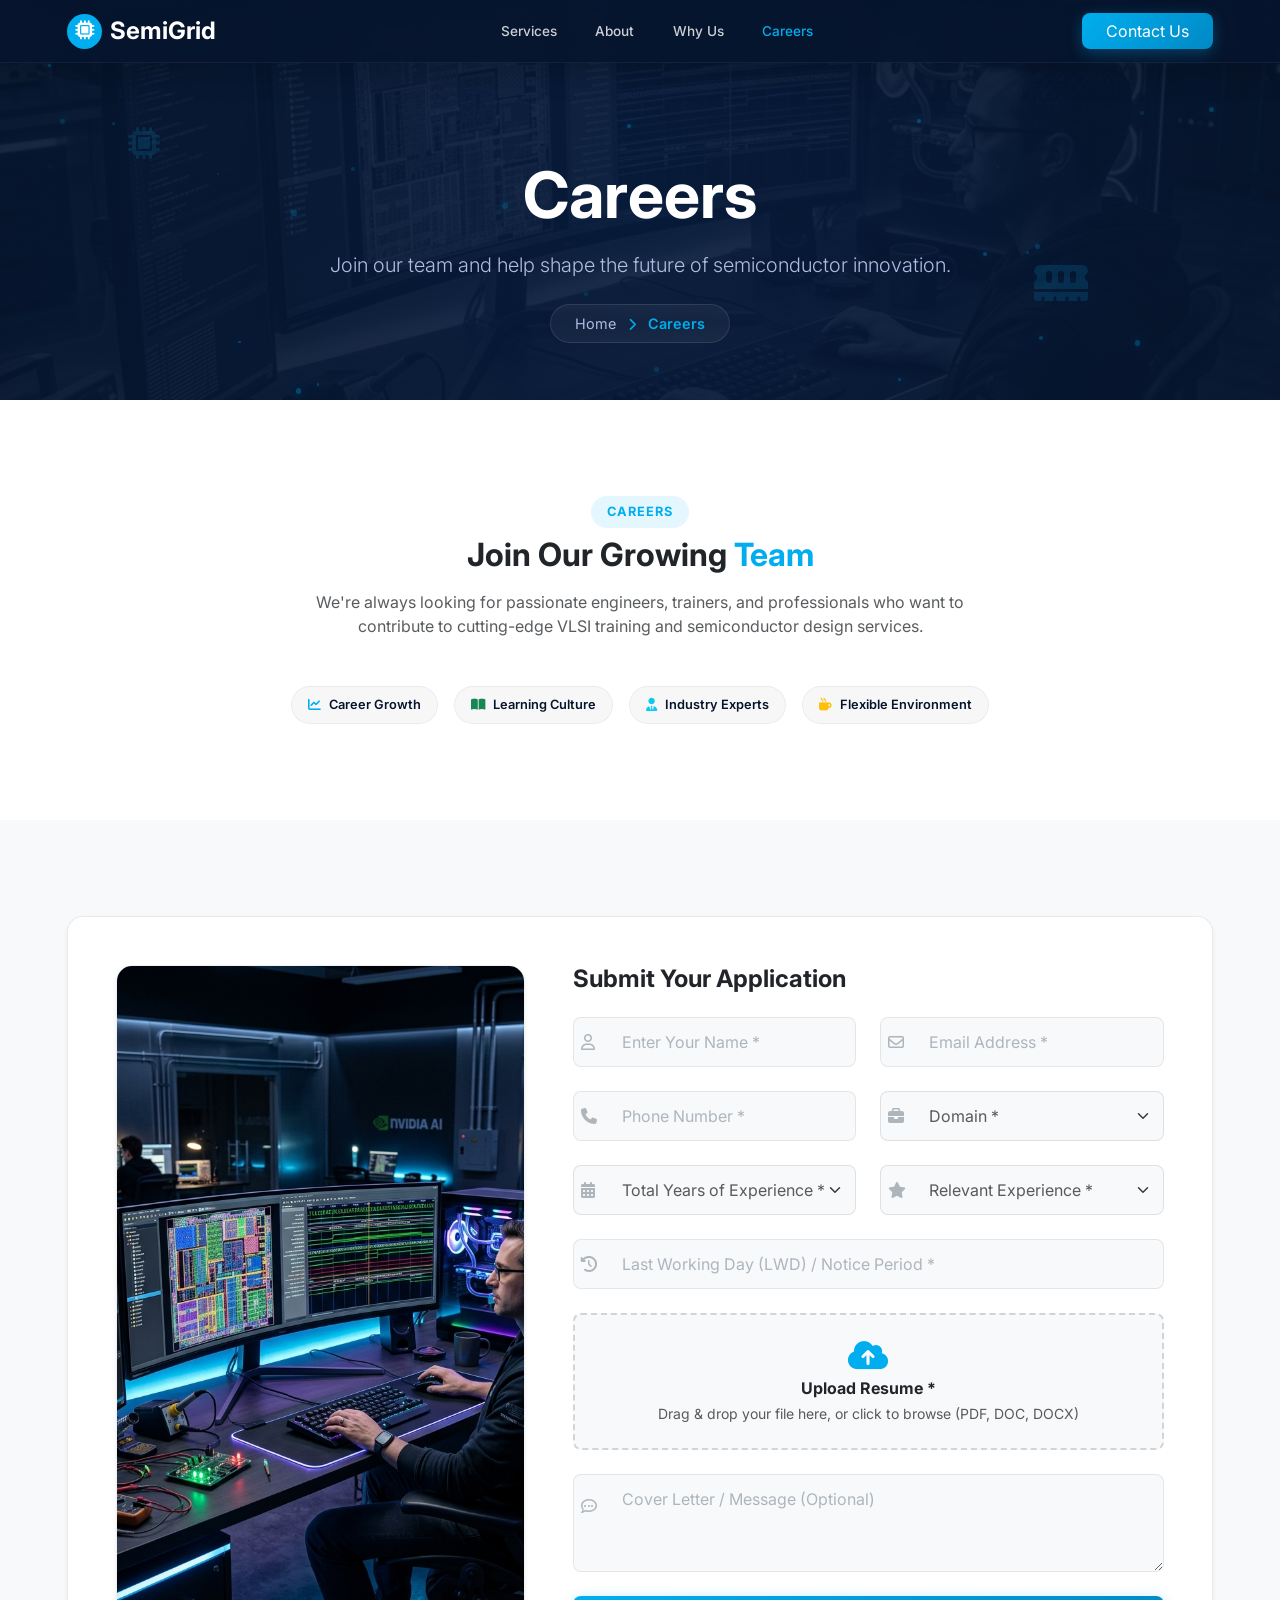
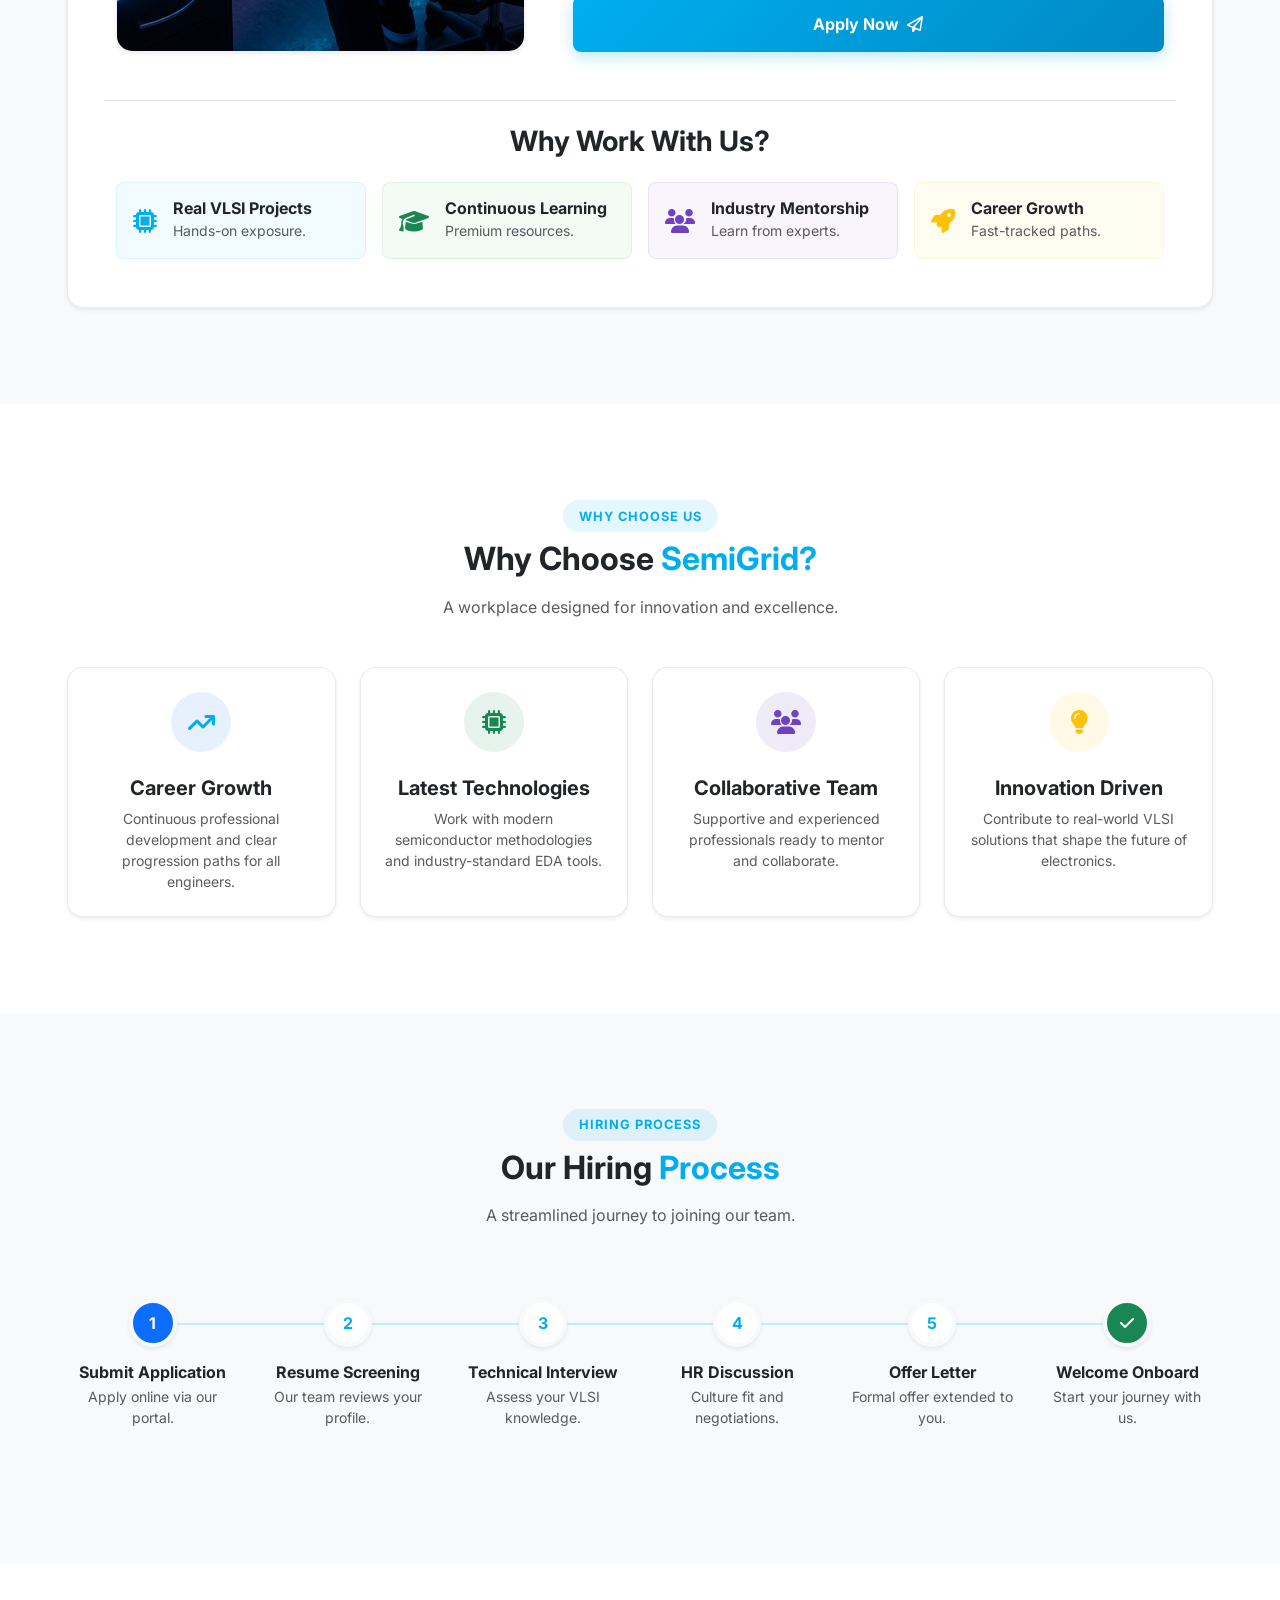
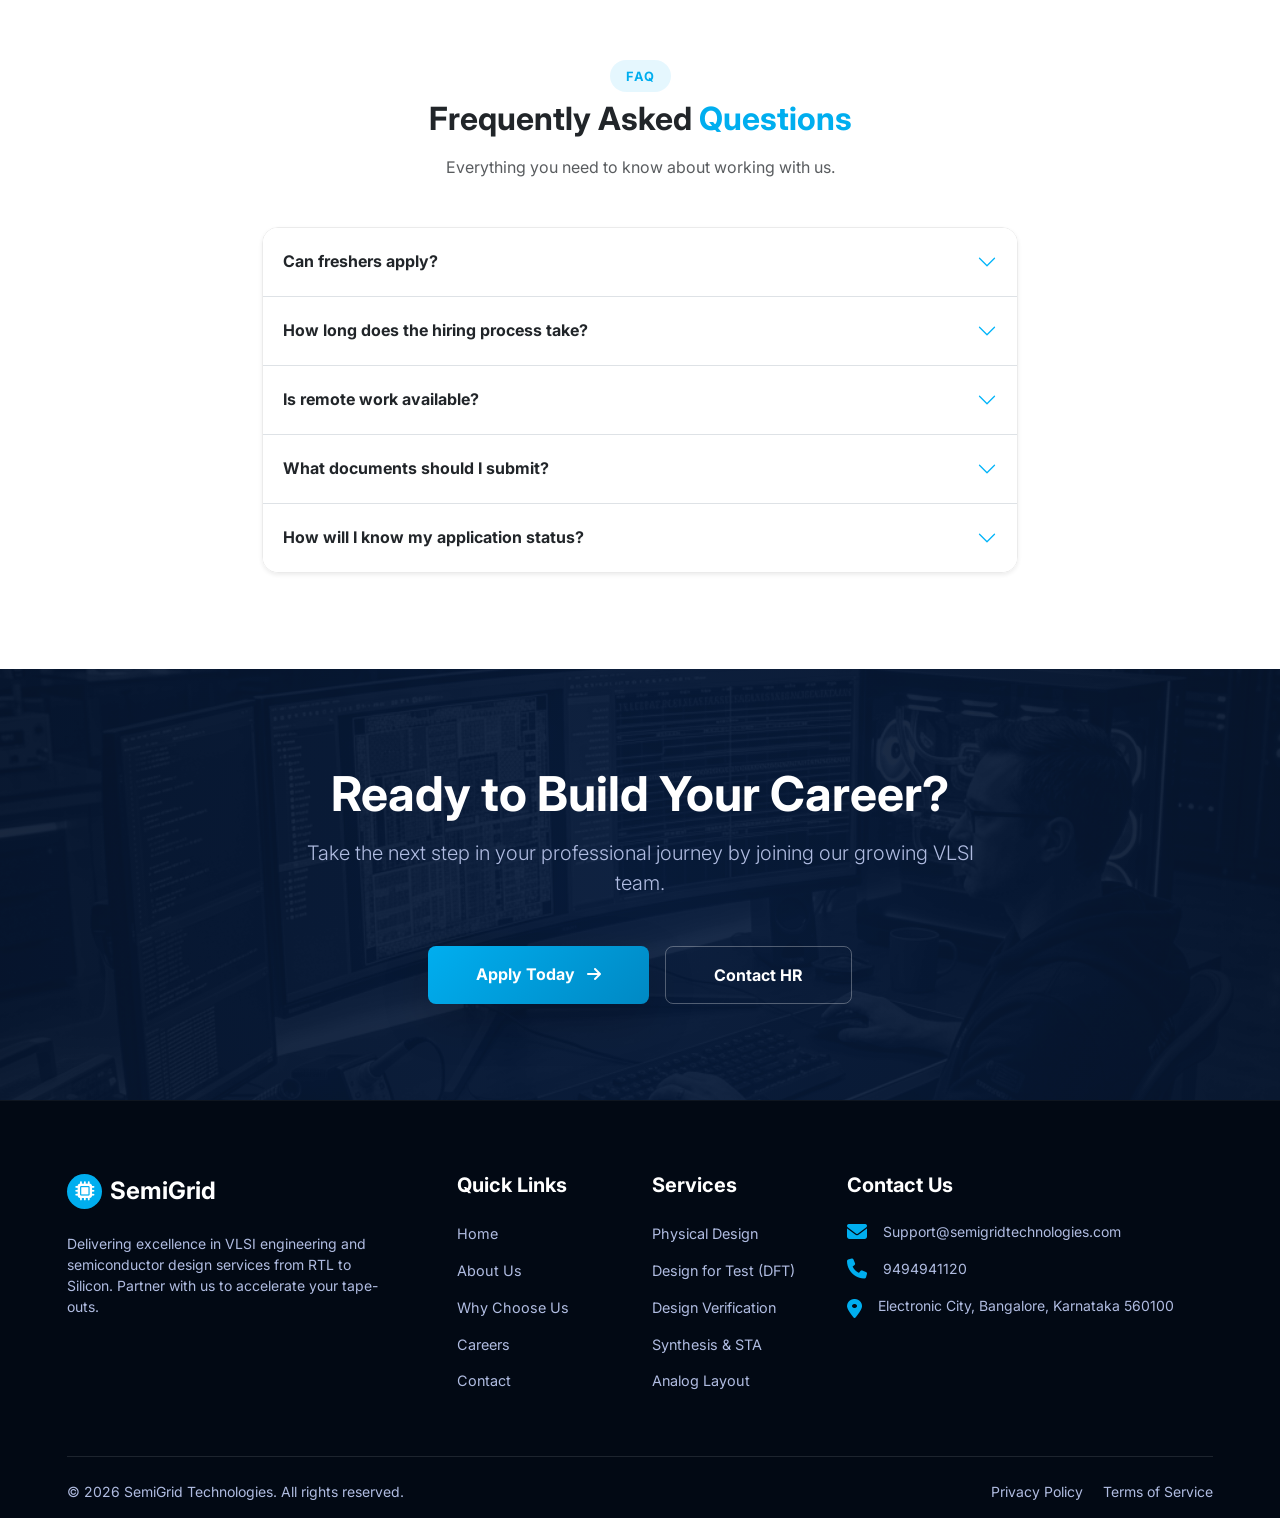
==== careers.html @ 5c6014be "Initial commit" ====
<!doctype html>
<html lang="en">
<head>
  <meta charset="UTF-8" />
  <meta name="viewport" content="width=device-width, initial-scale=1.0" />
  <title>Careers - SemiGrid</title>
  <meta name="description" content="Join our team and help shape the future of semiconductor innovation." />

  <!-- Google Fonts: Inter -->
  <link rel="preconnect" href="https://fonts.googleapis.com" />
  <link rel="preconnect" href="https://fonts.gstatic.com" crossorigin />
  <link href="https://fonts.googleapis.com/css2?family=Inter:wght@300;400;500;600;700;800&display=swap" rel="stylesheet" />

  <!-- Bootstrap 5 CSS -->
  <link href="https://cdn.jsdelivr.net/npm/bootstrap@5.3.2/dist/css/bootstrap.min.css" rel="stylesheet" />

  <!-- Font Awesome Icons -->
  <link rel="stylesheet" href="https://cdnjs.cloudflare.com/ajax/libs/font-awesome/6.5.1/css/all.min.css" />

  <!-- AOS Animation CSS -->
  <link href="https://unpkg.com/aos@2.3.1/dist/aos.css" rel="stylesheet" />

  <!-- Custom CSS -->
  <link rel="stylesheet" href="style.css" />
  
  <!-- Web Components -->
  <script src="components.js"></script>
</head>

<body class="bg-white text-dark" style="background-color: #ffffff !important; color: #333333 !important;">
  <!-- ================= NAVBAR ================= -->
  <app-header></app-header>

  <!-- ================= HERO / BREADCRUMB SECTION ================= -->
  <section class="contact-hero d-flex align-items-center position-relative">
    <div class="particles-container" id="particles"></div>
    <div class="contact-hero-bg"></div>
    <!-- Floating chip patterns -->
    <div class="floating-chip chip-1"><i class="fa-solid fa-microchip"></i></div>
    <div class="floating-chip chip-2"><i class="fa-solid fa-memory"></i></div>
    
    <div class="container position-relative z-1 text-center" data-aos="fade-up" data-aos-duration="1000">
      <h1 class="display-3 fw-bold text-white mb-3">Careers</h1>
      <p class="lead text-light-gray mb-4 max-w-700 mx-auto">
        Join our team and help shape the future of semiconductor innovation.
      </p>
      <div class="breadcrumb-custom">
        <a href="index.html">Home</a> <i class="fa-solid fa-chevron-right mx-2 text-primary text-opacity-75 fs-6" style="font-size: 0.8rem !important;"></i> <span>Careers</span>
      </div>
    </div>
  </section>

  <!-- ================= CAREERS INTRODUCTION ================= -->
  <section class="careers-intro py-5 bg-white">
    <div class="container py-5">
      <div class="text-center mb-5" data-aos="fade-up">
        <span class="badge-light mb-2 text-primary">CAREERS</span>
        <h2 class="section-title text-dark fw-bold mb-3">
          Join Our Growing <span class="text-primary">Team</span>
        </h2>
        <p class="text-muted max-w-700 mx-auto">
          We're always looking for passionate engineers, trainers, and professionals who want to contribute to cutting-edge VLSI training and semiconductor design services.
        </p>
      </div>
      
      <div class="feature-badges d-flex flex-wrap justify-content-center gap-3">
        <span class="badge-light-custom" data-aos="zoom-in" data-aos-delay="100"><i class="fa-solid fa-chart-line text-primary me-2"></i> Career Growth</span>
        <span class="badge-light-custom" data-aos="zoom-in" data-aos-delay="200"><i class="fa-solid fa-book-open text-success me-2"></i> Learning Culture</span>
        <span class="badge-light-custom" data-aos="zoom-in" data-aos-delay="300"><i class="fa-solid fa-user-tie text-info me-2"></i> Industry Experts</span>
        <span class="badge-light-custom" data-aos="zoom-in" data-aos-delay="400"><i class="fa-solid fa-mug-hot text-warning me-2"></i> Flexible Environment</span>
      </div>
    </div>
  </section>

  <!-- ================= JOB APPLICATION ================= -->
  <section class="job-application py-5 bg-light" style="background-color: #f8f9fa !important;">
    <div class="container py-5">
      <div class="glass-form-card light-card rounded-4 p-4 p-md-5 position-relative overflow-hidden shadow-sm" data-aos="fade-up" style="background-color: #ffffff !important; border: 1px solid rgba(0,0,0,0.08);">
         <div class="row g-5 align-items-stretch position-relative z-1">
            <!-- Left Side (Image Only) -->
            <div class="col-lg-5">
               <div class="contact-illustration h-100">
                  <img src="images/about_semigrid.png" alt="Join Our Team" class="w-100 h-100 rounded-4 shadow-sm border border-secondary border-opacity-10" style="object-fit: cover;" />
               </div>
            </div>
            
            <!-- Right Side (Form) -->
            <div class="col-lg-7">
               <h4 class="text-dark fw-bold mb-4">Submit Your Application</h4>
               <form id="careerApplicationForm">
                  <div class="row g-4">
                     <div class="col-md-6 position-relative input-group-custom light-icon-group">
                        <input type="text" class="form-control custom-input light-input with-icon" placeholder="Enter Your Name *" required />
                        <i class="fa-regular fa-user input-icon"></i>
                     </div>
                     <div class="col-md-6 position-relative input-group-custom light-icon-group">
                        <input type="email" class="form-control custom-input light-input with-icon" placeholder="Email Address *" required />
                        <i class="fa-regular fa-envelope input-icon"></i>
                     </div>
                     <div class="col-md-6 position-relative input-group-custom light-icon-group">
                        <input type="tel" class="form-control custom-input light-input with-icon" placeholder="Phone Number *" required />
                        <i class="fa-solid fa-phone input-icon"></i>
                     </div>
                     <div class="col-md-6 position-relative input-group-custom light-icon-group">
                        <select class="form-select custom-input light-input with-icon text-muted" required>
                           <option value="" disabled selected>Domain *</option>
                           <option value="physical-design">Physical Design</option>
                           <option value="dft">Design for Test (DFT)</option>
                           <option value="dv">Design Verification</option>
                           <option value="synthesis">Synthesis & STA</option>
                           <option value="analog">Analog Layout</option>
                           <option value="other">Other / HR / Sales</option>
                        </select>
                        <i class="fa-solid fa-briefcase input-icon"></i>
                     </div>
                     <div class="col-md-6 position-relative input-group-custom light-icon-group">
                        <select class="form-select custom-input light-input with-icon text-muted" required>
                           <option value="" disabled selected>Total Years of Experience *</option>
                           <option value="0-2">0 - 2 Years</option>
                           <option value="3-5">3 - 5 Years</option>
                           <option value="5-10">5 - 10 Years</option>
                           <option value="10+">10+ Years</option>
                        </select>
                        <i class="fa-solid fa-calendar-days input-icon"></i>
                     </div>
                     <div class="col-md-6 position-relative input-group-custom light-icon-group">
                        <select class="form-select custom-input light-input with-icon text-muted" required>
                           <option value="" disabled selected>Relevant Experience *</option>
                           <option value="0-2">0 - 2 Years</option>
                           <option value="3-5">3 - 5 Years</option>
                           <option value="5-10">5 - 10 Years</option>
                           <option value="10+">10+ Years</option>
                        </select>
                        <i class="fa-solid fa-star input-icon"></i>
                     </div>
                     <div class="col-12 position-relative input-group-custom light-icon-group">
                        <input type="text" class="form-control custom-input light-input with-icon" placeholder="Last Working Day (LWD) / Notice Period *" required />
                        <i class="fa-solid fa-clock-rotate-left input-icon"></i>
                     </div>
                     
                     <!-- File Upload -->
                     <div class="col-12">
                       <div class="file-upload-wrapper custom-input light-input p-4 text-center rounded-3 position-relative bg-light" style="border: 2px dashed rgba(0,0,0,0.15); transition: all 0.3s ease;">
                         <input type="file" id="resumeUpload" class="position-absolute w-100 h-100 top-0 start-0 opacity-0" style="cursor: pointer;" accept=".pdf,.doc,.docx" required />
                         <i class="fa-solid fa-cloud-arrow-up fs-2 text-primary mb-2"></i>
                         <h6 class="text-dark fw-bold mb-1">Upload Resume *</h6>
                         <p class="text-muted small mb-0">Drag & drop your file here, or click to browse (PDF, DOC, DOCX)</p>
                         <p id="fileNameDisplay" class="text-primary small fw-bold mt-2 mb-0 d-none"></p>
                       </div>
                     </div>
                     
                     <div class="col-12 position-relative input-group-custom light-icon-group">
                        <textarea class="form-control custom-input light-input with-icon" rows="3" placeholder="Cover Letter / Message (Optional)"></textarea>
                        <i class="fa-regular fa-comment-dots input-icon textarea-icon"></i>
                     </div>
                     <div class="col-12 mt-4">
                        <button type="submit" class="btn btn-primary-gradient w-100 rounded-3 py-3 fw-bold btn-hover-effect">
                           <span class="d-flex align-items-center justify-content-center">
                              Apply Now <i class="fa-regular fa-paper-plane ms-2"></i>
                           </span>
                        </button>
                     </div>
                  </div>
               </form>
            </div>
         </div>
         
         <!-- Bottom Section (Why Work With Us Cards Full Width) -->
         <div class="row mt-5 pt-4 border-top position-relative z-1">
            <div class="col-12">
               <h3 class="text-dark fw-bold mb-4 text-center">Why Work With Us?</h3>
               <div class="row g-3">
                 <div class="col-md-6 col-lg-3">
                   <div class="d-flex align-items-center p-3 rounded-3 h-100" style="background: rgba(0, 174, 239, 0.05); border: 1px solid rgba(0, 174, 239, 0.1);">
                     <i class="fa-solid fa-microchip fs-4 text-primary me-3"></i>
                     <div>
                       <h6 class="fw-bold mb-0 text-dark">Real VLSI Projects</h6>
                       <small class="text-muted">Hands-on exposure.</small>
                     </div>
                   </div>
                 </div>
                 <div class="col-md-6 col-lg-3">
                   <div class="d-flex align-items-center p-3 rounded-3 h-100" style="background: rgba(40, 167, 69, 0.05); border: 1px solid rgba(40, 167, 69, 0.1);">
                     <i class="fa-solid fa-graduation-cap fs-4 text-success me-3"></i>
                     <div>
                       <h6 class="fw-bold mb-0 text-dark">Continuous Learning</h6>
                       <small class="text-muted">Premium resources.</small>
                     </div>
                   </div>
                 </div>
                 <div class="col-md-6 col-lg-3">
                   <div class="d-flex align-items-center p-3 rounded-3 h-100" style="background: rgba(111, 66, 193, 0.05); border: 1px solid rgba(111, 66, 193, 0.1);">
                     <i class="fa-solid fa-users fs-4 text-purple me-3" style="color: #6f42c1;"></i>
                     <div>
                       <h6 class="fw-bold mb-0 text-dark">Industry Mentorship</h6>
                       <small class="text-muted">Learn from experts.</small>
                     </div>
                   </div>
                 </div>
                 <div class="col-md-6 col-lg-3">
                   <div class="d-flex align-items-center p-3 rounded-3 h-100" style="background: rgba(255, 193, 7, 0.05); border: 1px solid rgba(255, 193, 7, 0.1);">
                     <i class="fa-solid fa-rocket fs-4 text-warning me-3"></i>
                     <div>
                       <h6 class="fw-bold mb-0 text-dark">Career Growth</h6>
                       <small class="text-muted">Fast-tracked paths.</small>
                     </div>
                   </div>
                 </div>
               </div>
            </div>
         </div>
      </div>
    </div>
  </section>

  <!-- ================= WHY JOIN US (CARDS) ================= -->
  <section class="why-join-us py-5 bg-white">
    <div class="container py-5">
      <div class="text-center mb-5" data-aos="fade-up">
        <span class="badge-light mb-2 text-primary">WHY CHOOSE US</span>
        <h2 class="section-title text-dark fw-bold mb-3">
          Why Choose <span class="text-primary">SemiGrid?</span>
        </h2>
        <p class="text-muted max-w-700 mx-auto">
          A workplace designed for innovation and excellence.
        </p>
      </div>
      <div class="row g-4">
        <!-- Card 1 -->
        <div class="col-md-6 col-lg-3" data-aos="fade-up" data-aos-delay="100">
           <div class="contact-info-card light-info-card h-100 p-4 rounded-4 shadow-sm" style="background-color: #ffffff !important; border: 1px solid rgba(0,0,0,0.08);">
              <div class="contact-card-icon mb-4 bg-primary-light text-primary mx-auto">
                 <i class="fa-solid fa-arrow-trend-up"></i>
              </div>
              <h5 class="text-dark fw-bold mb-2 text-center">Career Growth</h5>
              <p class="text-muted small mb-0 text-center">Continuous professional development and clear progression paths for all engineers.</p>
           </div>
        </div>
        <!-- Card 2 -->
        <div class="col-md-6 col-lg-3" data-aos="fade-up" data-aos-delay="200">
           <div class="contact-info-card light-info-card h-100 p-4 rounded-4 shadow-sm" style="background-color: #ffffff !important; border: 1px solid rgba(0,0,0,0.08);">
              <div class="contact-card-icon mb-4 bg-success-light text-success mx-auto">
                 <i class="fa-solid fa-microchip"></i>
              </div>
              <h5 class="text-dark fw-bold mb-2 text-center">Latest Technologies</h5>
              <p class="text-muted small mb-0 text-center">Work with modern semiconductor methodologies and industry-standard EDA tools.</p>
           </div>
        </div>
        <!-- Card 3 -->
        <div class="col-md-6 col-lg-3" data-aos="fade-up" data-aos-delay="300">
           <div class="contact-info-card light-info-card h-100 p-4 rounded-4 shadow-sm" style="background-color: #ffffff !important; border: 1px solid rgba(0,0,0,0.08);">
              <div class="contact-card-icon mb-4 bg-purple-light text-purple mx-auto" style="color: #6f42c1;">
                 <i class="fa-solid fa-users"></i>
              </div>
              <h5 class="text-dark fw-bold mb-2 text-center">Collaborative Team</h5>
              <p class="text-muted small mb-0 text-center">Supportive and experienced professionals ready to mentor and collaborate.</p>
           </div>
        </div>
        <!-- Card 4 -->
        <div class="col-md-6 col-lg-3" data-aos="fade-up" data-aos-delay="400">
           <div class="contact-info-card light-info-card h-100 p-4 rounded-4 shadow-sm" style="background-color: #ffffff !important; border: 1px solid rgba(0,0,0,0.08);">
              <div class="contact-card-icon mb-4 bg-warning-light text-warning mx-auto">
                 <i class="fa-solid fa-lightbulb"></i>
              </div>
              <h5 class="text-dark fw-bold mb-2 text-center">Innovation Driven</h5>
              <p class="text-muted small mb-0 text-center">Contribute to real-world VLSI solutions that shape the future of electronics.</p>
           </div>
        </div>
      </div>
    </div>
  </section>

  <!-- ================= HIRING PROCESS TIMELINE ================= -->
  <section class="hiring-process py-5 bg-light" style="background-color: #f8f9fa !important;">
    <div class="container py-5">
      <div class="text-center mb-5" data-aos="fade-up">
        <span class="badge-light mb-2 text-primary">HIRING PROCESS</span>
        <h2 class="section-title text-dark fw-bold mb-3">
          Our Hiring <span class="text-primary">Process</span>
        </h2>
        <p class="text-muted max-w-700 mx-auto">
          A streamlined journey to joining our team.
        </p>
      </div>
      
      <div class="timeline-container position-relative py-4" data-aos="fade-up">
        <div class="timeline-line d-none d-lg-block position-absolute" style="top: 48px; left: 8.33%; right: 8.33%; height: 2px; background: rgba(0, 174, 239, 0.2); z-index: 0;"></div>
        <div class="row g-4 position-relative z-1 text-center">
          
          <div class="col-lg-2 col-md-4 col-sm-6 timeline-step">
            <div class="timeline-dot bg-primary text-white mx-auto shadow-sm rounded-circle d-flex align-items-center justify-content-center mb-3" style="width: 48px; height: 48px; font-weight: bold; border: 4px solid #f8f9fa;">1</div>
            <h6 class="fw-bold text-dark mb-1">Submit Application</h6>
            <p class="small text-muted">Apply online via our portal.</p>
          </div>
          
          <div class="col-lg-2 col-md-4 col-sm-6 timeline-step">
            <div class="timeline-dot bg-white border border-2 border-primary text-primary mx-auto shadow-sm rounded-circle d-flex align-items-center justify-content-center mb-3" style="width: 48px; height: 48px; font-weight: bold; border: 4px solid #f8f9fa !important;">2</div>
            <h6 class="fw-bold text-dark mb-1">Resume Screening</h6>
            <p class="small text-muted">Our team reviews your profile.</p>
          </div>
          
          <div class="col-lg-2 col-md-4 col-sm-6 timeline-step">
            <div class="timeline-dot bg-white border border-2 border-primary text-primary mx-auto shadow-sm rounded-circle d-flex align-items-center justify-content-center mb-3" style="width: 48px; height: 48px; font-weight: bold; border: 4px solid #f8f9fa !important;">3</div>
            <h6 class="fw-bold text-dark mb-1">Technical Interview</h6>
            <p class="small text-muted">Assess your VLSI knowledge.</p>
          </div>
          
          <div class="col-lg-2 col-md-4 col-sm-6 timeline-step">
            <div class="timeline-dot bg-white border border-2 border-primary text-primary mx-auto shadow-sm rounded-circle d-flex align-items-center justify-content-center mb-3" style="width: 48px; height: 48px; font-weight: bold; border: 4px solid #f8f9fa !important;">4</div>
            <h6 class="fw-bold text-dark mb-1">HR Discussion</h6>
            <p class="small text-muted">Culture fit and negotiations.</p>
          </div>
          
          <div class="col-lg-2 col-md-4 col-sm-6 timeline-step">
            <div class="timeline-dot bg-white border border-2 border-primary text-primary mx-auto shadow-sm rounded-circle d-flex align-items-center justify-content-center mb-3" style="width: 48px; height: 48px; font-weight: bold; border: 4px solid #f8f9fa !important;">5</div>
            <h6 class="fw-bold text-dark mb-1">Offer Letter</h6>
            <p class="small text-muted">Formal offer extended to you.</p>
          </div>
          
          <div class="col-lg-2 col-md-4 col-sm-6 timeline-step">
            <div class="timeline-dot bg-success text-white mx-auto shadow-sm rounded-circle d-flex align-items-center justify-content-center mb-3" style="width: 48px; height: 48px; font-weight: bold; border: 4px solid #f8f9fa;"><i class="fa-solid fa-check"></i></div>
            <h6 class="fw-bold text-dark mb-1">Welcome Onboard</h6>
            <p class="small text-muted">Start your journey with us.</p>
          </div>

        </div>
      </div>
    </div>
  </section>

  <!-- ================= FAQ SECTION ================= -->
  <section class="faq-section py-5 bg-white">
    <div class="container py-5">
      <div class="row justify-content-center">
        <div class="col-lg-8">
          <div class="text-center mb-5" data-aos="fade-up">
            <span class="badge-light mb-2 text-primary">FAQ</span>
            <h2 class="section-title text-dark fw-bold mb-3">
              Frequently Asked <span class="text-primary">Questions</span>
            </h2>
            <p class="text-muted max-w-700 mx-auto">
              Everything you need to know about working with us.
            </p>
          </div>
          
          <div class="accordion custom-accordion shadow-sm rounded-4 overflow-hidden" id="careersFaq" data-aos="fade-up" data-aos-delay="100" style="border: 1px solid rgba(0,0,0,0.08);">
            
            <div class="accordion-item border-0 border-bottom">
              <h2 class="accordion-header">
                <button class="accordion-button bg-white text-dark fw-bold collapsed py-4" type="button" data-bs-toggle="collapse" data-bs-target="#faq1" aria-expanded="false" aria-controls="faq1">
                  Can freshers apply?
                </button>
              </h2>
              <div id="faq1" class="accordion-collapse collapse" data-bs-parent="#careersFaq">
                <div class="accordion-body text-muted bg-white pb-4 pt-0">
                  Yes, we frequently hire freshers who have completed our training programs or demonstrate strong foundational knowledge in VLSI design during our technical evaluations.
                </div>
              </div>
            </div>

            <div class="accordion-item border-0 border-bottom">
              <h2 class="accordion-header">
                <button class="accordion-button bg-white text-dark fw-bold collapsed py-4" type="button" data-bs-toggle="collapse" data-bs-target="#faq2" aria-expanded="false" aria-controls="faq2">
                  How long does the hiring process take?
                </button>
              </h2>
              <div id="faq2" class="accordion-collapse collapse" data-bs-parent="#careersFaq">
                <div class="accordion-body text-muted bg-white pb-4 pt-0">
                  Typically, our hiring process takes 1-2 weeks from the initial resume screening to the final offer, depending on the role and candidate availability.
                </div>
              </div>
            </div>

            <div class="accordion-item border-0 border-bottom">
              <h2 class="accordion-header">
                <button class="accordion-button bg-white text-dark fw-bold collapsed py-4" type="button" data-bs-toggle="collapse" data-bs-target="#faq3" aria-expanded="false" aria-controls="faq3">
                  Is remote work available?
                </button>
              </h2>
              <div id="faq3" class="accordion-collapse collapse" data-bs-parent="#careersFaq">
                <div class="accordion-body text-muted bg-white pb-4 pt-0">
                  We offer a flexible work environment. While some roles require on-site collaboration at our Bangalore or Hyderabad offices, many roles offer hybrid or fully remote options.
                </div>
              </div>
            </div>

            <div class="accordion-item border-0 border-bottom">
              <h2 class="accordion-header">
                <button class="accordion-button bg-white text-dark fw-bold collapsed py-4" type="button" data-bs-toggle="collapse" data-bs-target="#faq4" aria-expanded="false" aria-controls="faq4">
                  What documents should I submit?
                </button>
              </h2>
              <div id="faq4" class="accordion-collapse collapse" data-bs-parent="#careersFaq">
                <div class="accordion-body text-muted bg-white pb-4 pt-0">
                  For the initial application, an updated resume (PDF or Word format) is sufficient. A cover letter is optional but highly recommended.
                </div>
              </div>
            </div>

            <div class="accordion-item border-0">
              <h2 class="accordion-header">
                <button class="accordion-button bg-white text-dark fw-bold collapsed py-4" type="button" data-bs-toggle="collapse" data-bs-target="#faq5" aria-expanded="false" aria-controls="faq5">
                  How will I know my application status?
                </button>
              </h2>
              <div id="faq5" class="accordion-collapse collapse" data-bs-parent="#careersFaq">
                <div class="accordion-body text-muted bg-white pb-4 pt-0">
                  Our HR team will proactively reach out to you via email or phone within 48-72 hours if your profile is shortlisted for an interview.
                </div>
              </div>
            </div>

          </div>
        </div>
      </div>
    </div>
  </section>

  <!-- ================= FINAL CTA SECTION ================= -->
  <section class="final-cta py-5 position-relative overflow-hidden">
    <!-- Premium dark gradient background matching brand -->
    <div class="position-absolute top-0 start-0 w-100 h-100" style="background: radial-gradient(circle at center, var(--deep-blue) 0%, var(--dark-navy) 100%); z-index: -2;"></div>
    <!-- Subtle decorative pattern -->
    <div class="position-absolute top-0 start-0 w-100 h-100 contact-hero-bg" style="z-index: -1;"></div>
    
    <div class="container py-5 text-center position-relative z-1" data-aos="zoom-in">
      <h2 class="display-5 fw-bold text-white mb-3">Ready to Build Your Career?</h2>
      <p class="lead text-light-gray mb-5 max-w-700 mx-auto">
        Take the next step in your professional journey by joining our growing VLSI team.
      </p>
      <div class="d-flex flex-column flex-sm-row justify-content-center gap-3">
        <a href="#careerApplicationForm" class="btn btn-primary-gradient rounded-3 px-5 py-3 fw-bold shadow-lg btn-hover-effect">
          Apply Today <i class="fa-solid fa-arrow-right ms-2"></i>
        </a>
        <a href="contact.html" class="btn btn-outline-light rounded-3 px-5 py-3 fw-bold">
          Contact HR
        </a>
      </div>
    </div>
  </section>

  <!-- ================= FOOTER ================= -->
  <app-footer></app-footer>

  <!-- Scripts -->
  <script src="https://cdn.jsdelivr.net/npm/bootstrap@5.3.2/dist/js/bootstrap.bundle.min.js"></script>
  <script src="https://unpkg.com/aos@2.3.1/dist/aos.js"></script>
  <script src="script.js"></script>
  <script>
    // Simple script for File Upload interaction
    document.addEventListener('DOMContentLoaded', () => {
      const fileInput = document.getElementById('resumeUpload');
      const fileWrapper = document.querySelector('.file-upload-wrapper');
      const fileNameDisplay = document.getElementById('fileNameDisplay');
      
      if (fileInput) {
        fileInput.addEventListener('change', function(e) {
          if (e.target.files.length > 0) {
            fileNameDisplay.textContent = 'Selected: ' + e.target.files[0].name;
            fileNameDisplay.classList.remove('d-none');
            fileWrapper.style.borderColor = 'var(--bs-primary)';
            fileWrapper.style.backgroundColor = 'rgba(0, 174, 239, 0.05)';
          } else {
            fileNameDisplay.classList.add('d-none');
            fileWrapper.style.borderColor = 'rgba(0,0,0,0.15)';
            fileWrapper.style.backgroundColor = 'transparent';
          }
        });
        
        // Drag and drop styles
        fileInput.addEventListener('dragenter', () => {
          fileWrapper.style.borderColor = 'var(--bs-primary)';
          fileWrapper.style.backgroundColor = 'rgba(0, 174, 239, 0.05)';
        });
        fileInput.addEventListener('dragleave', () => {
          if (fileInput.files.length === 0) {
            fileWrapper.style.borderColor = 'rgba(0,0,0,0.15)';
            fileWrapper.style.backgroundColor = 'rgba(248, 249, 250, 1)';
          }
        });
      }
    });
  </script>
</body>
</html>
---- style.css ----
/* ==========================================================================
   CSS VARIABLES & DESIGN SYSTEM
   ========================================================================== */
:root {
    --primary-blue: #00aeef;
    --primary-dark: #0089c4;
    --dark-navy: #06152d;
    --deep-blue: #081b3a;
    --bg-darker: #040d1e;
    --text-white: #ffffff;
    --text-light-gray: #b0bce1;
    --border-color-dark: rgba(255, 255, 255, 0.1);
    --border-color-glow: rgba(0, 174, 239, 0.3);

    /* Service Card Icons Backgrounds */
    --icon-bg-blue: rgba(0, 174, 239, 0.1);
    --icon-bg-cyan: rgba(0, 229, 255, 0.1);
    --icon-bg-purple: rgba(157, 0, 255, 0.1);

    /* Feature Card Icons Backgrounds */
    --feat-bg-primary: rgba(13, 110, 253, 0.1);
    --feat-bg-success: rgba(25, 135, 84, 0.1);
    --feat-bg-purple: rgba(111, 66, 193, 0.1);
    --feat-bg-warning: rgba(255, 193, 7, 0.1);
    --feat-bg-info: rgba(13, 202, 240, 0.1);
    --feat-bg-danger: rgba(220, 53, 69, 0.1);

    --transition-standard: all 0.3s ease;
    --font-primary: "Inter", sans-serif;
}

/* ==========================================================================
   GLOBAL RESET & TYPOGRAPHY
   ========================================================================== */
html,
body {
    overflow-x: hidden;
    width: 100%;
}

body {
    font-family: var(--font-primary);
    color: var(--text-white);
    background-color: var(--dark-navy);
    -webkit-font-smoothing: antialiased;
}

.container {
    padding-left: 1rem !important;
    padding-right: 1rem !important;
}

@media (min-width: 1200px) {
    .container {
        max-width: 92% !important;
    }
}

h1,
h2,
h3,
h4,
h5,
h6 {
    font-weight: 700;
}

.text-primary {
    color: var(--primary-blue) !important;
}

.hero-title {
    font-size: 2.2rem !important;
    color: #cbe0ff;
    letter-spacing: -0.02em;
}

@media (min-width: 768px) {
    .hero-title {
        font-size: 3.0rem !important;
    }
}

@media (min-width: 992px) {
    .hero-title {
        font-size: 3.5rem !important;
    }
}

.hero-title .text-gradient {
    background-image: linear-gradient(90deg, #5bb1ff 0%, #00aeef 100%);
}

.text-gradient {
    background: linear-gradient(90deg, #00aeef 0%, #00e5ff 100%);
    -webkit-background-clip: text;
    -webkit-text-fill-color: transparent;
    background-clip: text;
}

.text-light-gray {
    color: var(--text-light-gray);
}

.max-w-700 {
    max-width: 700px;
}

.min-h-400 {
    min-height: 400px;
}

.bg-light-gray-bg {
    background-color: #f8f9fa;
}

.btn-hero-primary {
    background: linear-gradient(90deg, #1d63ff 0%, #00aeef 100%);
    color: white;
    border: none;
    transition: var(--transition-standard);
    box-shadow: 0 4px 15px rgba(29, 99, 255, 0.3);
    font-weight: 600;
}

.btn-hero-primary:hover {
    color: white;
    transform: translateY(-2px);
    box-shadow: 0 8px 20px rgba(29, 99, 255, 0.5);
    background: linear-gradient(90deg, #1055eb 0%, #0089c4 100%);
}

.btn-hero-secondary {
    background: rgba(6, 21, 45, 0.4);
    border: 1px solid rgba(255, 255, 255, 0.15);
    color: white;
    transition: var(--transition-standard);
    font-weight: 600;
}

.btn-hero-secondary:hover {
    background: rgba(255, 255, 255, 0.05);
    border-color: rgba(0, 174, 239, 0.5);
    color: white;
    transform: translateY(-2px);
}

.btn-hero-secondary .play-triangle path {
    transition: stroke 0.3s ease;
}

.btn-hero-secondary:hover .play-triangle path {
    stroke: #00aeef;
}

.btn-primary-gradient {
    background: linear-gradient(135deg,
            var(--primary-blue) 0%,
            var(--primary-dark) 100%);
    color: white;
    border: none;
    transition: var(--transition-standard);
    box-shadow: 0 4px 15px rgba(0, 174, 239, 0.3);
}

.btn-primary-gradient:hover {
    color: white;
    transform: translateY(-2px);
    box-shadow: 0 8px 20px rgba(0, 174, 239, 0.5);
}

.btn-outline-light {
    border: 1px solid rgba(255, 255, 255, 0.3);
    color: white;
    transition: var(--transition-standard);
}

.btn-outline-light:hover {
    background-color: white;
    color: var(--dark-navy);
    transform: translateY(-2px);
}

.badge-custom {
    display: inline-flex;
    align-items: center;
    padding: 0.5rem 1rem;
    border-radius: 50px;
    background-color: rgba(255, 255, 255, 0.05);
    border: 1px solid rgba(255, 255, 255, 0.1);
    font-size: 0.8rem;
    font-weight: 600;
    letter-spacing: 0.5px;
    color: white;
}

.badge-custom-dark {
    display: inline-block;
    padding: 0.4rem 1rem;
    border-radius: 50px;
    background-color: rgba(0, 174, 239, 0.1);
    border: 1px solid rgba(0, 174, 239, 0.3);
    font-size: 0.8rem;
    font-weight: 700;
    letter-spacing: 1px;
    color: var(--primary-blue);
    text-transform: uppercase;
}

.badge-light {
    display: inline-block;
    padding: 0.4rem 1rem;
    border-radius: 50px;
    background-color: rgba(0, 174, 239, 0.1);
    color: var(--primary-blue);
    font-size: 0.8rem;
    font-weight: 700;
    letter-spacing: 1px;
    text-transform: uppercase;
}

/* ==========================================================================
   NAVBAR
   ========================================================================== */
.custom-navbar {
    padding: 1rem 0;
    transition: var(--transition-standard);
    background: transparent;
    z-index: 1000;
}

.custom-navbar.scrolled {
    background: rgba(6, 21, 45, 0.85);
    backdrop-filter: blur(10px);
    -webkit-backdrop-filter: blur(10px);
    border-bottom: 1px solid rgba(255, 255, 255, 0.05);
    padding: 0.5rem 0;
    box-shadow: 0 10px 30px rgba(0, 0, 0, 0.2);
}

.logo-icon {
    width: 35px;
    height: 35px;
    background: var(--primary-blue);
    border-radius: 50%;
    display: flex;
    align-items: center;
    justify-content: center;
    color: white;
    font-size: 1.2rem;
}

.brand-text {
    font-size: 1.5rem;
    color: white;
}

.custom-navbar .nav-link {
    color: rgba(255, 255, 255, 0.8);
    font-weight: 500;
    font-size: 0.85rem;
    padding: 0.5rem 1rem !important;
    transition: var(--transition-standard);
    margin: 0 0.2rem;
}

.custom-navbar .nav-link:hover,
.custom-navbar .nav-link.active {
    color: var(--primary-blue);
}

/* ==========================================================================
   HERO SECTION
   ========================================================================== */
.hero-section {
    min-height: 100vh;
    padding-top: 100px;
    padding-bottom: 80px;
    /* offset for navbar */
    background: radial-gradient(circle at 70% 30%,
            var(--deep-blue) 0%,
            var(--dark-navy) 100%);
    overflow: hidden;
}

.particles-container {
    position: absolute;
    top: 0;
    left: 0;
    width: 100%;
    height: 100%;
    z-index: 0;
    opacity: 0.6;
    pointer-events: none;
}

.tech-tags {
    display: flex;
    flex-wrap: wrap;
    gap: 10px;
}

.tech-tag {
    padding: 0.4rem 1rem;
    background: rgba(255, 255, 255, 0.05);
    border: 1px solid rgba(255, 255, 255, 0.1);
    border-radius: 5px;
    font-size: 0.85rem;
    color: var(--text-light-gray);
    transition: var(--transition-standard);
}

.tech-tag:hover {
    border-color: var(--primary-blue);
    color: white;
    box-shadow: 0 0 10px rgba(0, 174, 239, 0.2);
}

/* Hero Statistics Styles */
.stat-number {
    font-size: 1.6rem;
    font-weight: 800;
    line-height: 1;
    background: linear-gradient(90deg, #5bb1ff 0%, #00aeef 100%);
    -webkit-background-clip: text;
    -webkit-text-fill-color: transparent;
    background-clip: text;
}

.stat-label {
    color: var(--text-light-gray);
    font-size: 0.9rem;
    font-weight: 400;
    margin-top: 0.25rem;
}

/* ==========================================================================
   PREMIUM HERO CHIP ANIMATION
   ========================================================================== */

section {
    overflow-x: hidden;
}

/* Wrapper and Layering */
.premium-chip-wrapper {
    position: relative;
    width: 100%;
    max-width: 500px;
    height: 500px;
    display: flex;
    justify-content: center;
    align-items: center;
    transform-style: preserve-3d;
}

/* Background Layers */
.semiconductor-grid {
    position: absolute;
    width: 120%;
    height: 120%;
    background-image:
        linear-gradient(rgba(0, 174, 239, 0.03) 1px, transparent 1px),
        linear-gradient(90deg, rgba(0, 174, 239, 0.03) 1px, transparent 1px);
    background-size: 20px 20px;
    z-index: 0;
    transform: perspective(500px) rotateX(20deg);
}

.ambient-blobs {
    position: absolute;
    width: 100%;
    height: 100%;
    z-index: 0;
}

.blob {
    position: absolute;
    border-radius: 50%;
    filter: blur(60px);
    opacity: 0.4;
    animation: blobMove 15s infinite alternate;
}

.blob-1 {
    width: 250px;
    height: 250px;
    background: radial-gradient(circle, rgba(0, 174, 239, 0.4), transparent);
    top: 10%;
    left: 10%;
}

.blob-2 {
    width: 200px;
    height: 200px;
    background: radial-gradient(circle, rgba(111, 66, 193, 0.2), transparent);
    bottom: 10%;
    right: 10%;
    animation-duration: 20s;
    animation-delay: -5s;
}

/* Particle Field */
.particle-field {
    position: absolute;
    width: 100%;
    height: 100%;
    z-index: 1;
}

.glowing-particle {
    position: absolute;
    width: 4px;
    height: 4px;
    background-color: var(--primary-blue);
    border-radius: 50%;
    box-shadow: 0 0 10px 2px rgba(0, 174, 239, 0.8);
    opacity: 0;
}

/* .p-1 {
    top: 20%;
    left: 30%;
    animation: particleDrift 8s infinite 1s;
}

.p-2 {
    top: 70%;
    left: 20%;
    animation: particleDrift 10s infinite 3s;
}

.p-3 {
    top: 40%;
    left: 80%;
    animation: particleDrift 9s infinite 2s;
}

.p-4 {
    top: 80%;
    left: 70%;
    animation: particleDrift 11s infinite 0s;
} */

/* .p-5 { top: 10%; left: 60%; animation: particleDrift 12s infinite 4s; } */

/* Rotating Rings */
.rotating-rings {
    position: absolute;
    width: 100%;
    height: 100%;
    display: flex;
    justify-content: center;
    align-items: center;
    z-index: 2;
}

.ring {
    position: absolute;
    border-radius: 50%;
    border: 1px dashed rgba(0, 174, 239, 0.15);
}

.ring-1 {
    width: 320px;
    height: 320px;
    animation: rotateSlow 30s linear infinite;
}

.ring-2 {
    width: 400px;
    height: 400px;
    border: 1px dashed rgba(255, 255, 255, 0.05);
    animation: rotateSlow 40s linear infinite reverse;
}

/* Foreground Chip */
.chip-graphic-v2 {
    position: relative;
    width: 180px;
    height: 180px;
    z-index: 10;
    animation: floatChip 6s ease-in-out infinite;
    will-change: transform;
}

.chip-surface {
    position: relative;
    width: 100%;
    height: 100%;
    background: rgba(8, 27, 58, 0.85);
    border: 2px solid var(--primary-blue);
    border-radius: 20px;
    display: flex;
    align-items: center;
    justify-content: center;
    overflow: hidden;
    backdrop-filter: blur(10px);
    box-shadow:
        0 15px 35px rgba(0, 0, 0, 0.4),
        0 0 20px rgba(0, 174, 239, 0.2),
        inset 0 0 20px rgba(0, 174, 239, 0.2);
    z-index: 5;
}

.chip-core-inner {
    width: 80px;
    height: 80px;
    background: linear-gradient(135deg, #004d6b, #00aeef);
    border-radius: 10px;
    display: flex;
    align-items: center;
    justify-content: center;
    box-shadow: 0 0 20px rgba(0, 174, 239, 0.7);
    z-index: 2;
}

.core-icon-v2 {
    font-size: 2.2rem;
    color: #ffffff;
    filter: drop-shadow(0 0 5px rgba(255, 255, 255, 0.8));
}

.scanning-light {
    position: absolute;
    top: 0;
    left: -100%;
    width: 50%;
    height: 100%;
    background: linear-gradient(90deg, transparent, rgba(255, 255, 255, 0.2), transparent);
    transform: skewX(-20deg);
    animation: scanPass 5s infinite 2s;
    z-index: 3;
    pointer-events: none;
    will-change: transform, left;
}

.electric-pulse {
    position: absolute;
    width: 100%;
    height: 100%;
    background: radial-gradient(circle, rgba(0, 174, 239, 0.3) 0%, transparent 60%);
    opacity: 0;
    animation: breatheGlow 4s ease-in-out infinite alternate;
    z-index: 1;
    will-change: opacity, transform;
}

/* Circuit Traces (Pins) */
.circuit-traces {
    position: absolute;
    background: repeating-linear-gradient(90deg,
            transparent,
            transparent 12px,
            rgba(0, 174, 239, 0.2) 12px,
            rgba(0, 174, 239, 0.4) 14px);
    z-index: 1;
}

.circuit-traces.trace-top {
    top: -30px;
    left: 20%;
    width: 60%;
    height: 30px;
    background: repeating-linear-gradient(90deg, transparent, transparent 15px, #00aeef 15px, #00aeef 17px);
}

.circuit-traces.trace-bottom {
    bottom: -30px;
    left: 20%;
    width: 60%;
    height: 30px;
    background: repeating-linear-gradient(90deg, transparent, transparent 15px, #00aeef 15px, #00aeef 17px);
}

.circuit-traces.trace-left {
    left: -30px;
    top: 20%;
    height: 60%;
    width: 30px;
    background: repeating-linear-gradient(0deg, transparent, transparent 15px, #00aeef 15px, #00aeef 17px);
}

.circuit-traces.trace-right {
    right: -30px;
    top: 20%;
    height: 60%;
    width: 30px;
    background: repeating-linear-gradient(0deg, transparent, transparent 15px, #00aeef 15px, #00aeef 17px);
}

/* Floating Badges */
.floating-badge {
    position: absolute;
    background: rgba(6, 21, 45, 0.6);
    border: 1px solid rgba(0, 174, 239, 0.3);
    padding: 0.5rem 1rem;
    border-radius: 50px;
    font-size: 0.75rem;
    font-weight: 500;
    color: #e2e8f0;
    backdrop-filter: blur(8px);
    -webkit-backdrop-filter: blur(8px);
    box-shadow: 0 4px 15px rgba(0, 0, 0, 0.2), inset 0 0 10px rgba(0, 174, 239, 0.1);
    z-index: 20;
    cursor: default;
    transition: all 0.3s ease;
    will-change: transform;
}

.floating-badge:hover {
    border-color: var(--primary-blue);
    color: #fff;
    box-shadow: 0 0 15px rgba(0, 174, 239, 0.4), inset 0 0 15px rgba(0, 174, 239, 0.2);
    z-index: 25;
}

.badge-1 {
    top: 5%;
    left: 0%;
    animation: badgeFloat 5s ease-in-out infinite;
}

.badge-2 {
    top: 15%;
    right: -5%;
    animation: badgeFloat 6s ease-in-out infinite 1s;
}

.badge-3 {
    bottom: 10%;
    right: 5%;
    animation: badgeFloat 5.5s ease-in-out infinite 2s;
}

.badge-4 {
    bottom: 20%;
    left: -10%;
    animation: badgeFloat 4.5s ease-in-out infinite 0.5s;
}

.badge-5 {
    top: 40%;
    left: -20%;
    animation: badgeFloat 6.5s ease-in-out infinite 1.5s;
}

.badge-6 {
    top: 60%;
    right: -25%;
    animation: badgeFloat 5s ease-in-out infinite 3s;
}

.badge-7 {
    bottom: -5%;
    left: 20%;
    animation: badgeFloat 5.8s ease-in-out infinite 2.5s;
}

.badge-8 {
    top: -10%;
    right: 20%;
    animation: badgeFloat 4.8s ease-in-out infinite 0.8s;
}

/* Keyframes */
@keyframes floatChip {
    0% {
        transform: translate3d(0, 0, 0);
        box-shadow: 0 10px 25px rgba(0, 0, 0, 0.3);
    }

    50% {
        transform: translate3d(0, -12px, 0);
        box-shadow: 0 25px 45px rgba(0, 0, 0, 0.5);
    }

    100% {
        transform: translate3d(0, 0, 0);
        box-shadow: 0 10px 25px rgba(0, 0, 0, 0.3);
    }
}

@keyframes breatheGlow {
    0% {
        opacity: 0;
        transform: scale(0.9);
    }

    100% {
        opacity: 1;
        transform: scale(1.2);
    }
}

@keyframes scanPass {
    0% {
        left: -100%;
    }

    20% {
        left: 200%;
    }

    100% {
        left: 200%;
    }
}

@keyframes rotateSlow {
    from {
        transform: rotate(0deg);
    }

    to {
        transform: rotate(360deg);
    }
}

@keyframes particleDrift {
    0% {
        transform: translate3d(0, 0, 0);
        opacity: 0;
    }

    20% {
        opacity: 1;
    }

    80% {
        opacity: 1;
    }

    100% {
        transform: translate3d(50px, -50px, 0);
        opacity: 0;
    }
}

@keyframes blobMove {
    0% {
        transform: translate3d(0, 0, 0) scale(1);
    }

    100% {
        transform: translate3d(30px, 20px, 0) scale(1.1);
    }
}

@keyframes badgeFloat {
    0% {
        transform: translate3d(0, 0px, 0);
    }

    50% {
        transform: translate3d(0, -8px, 0);
    }

    100% {
        transform: translate3d(0, 0px, 0);
    }
}

@keyframes float {
    0% {
        transform: translateY(0px);
    }

    50% {
        transform: translateY(-10px);
    }

    100% {
        transform: translateY(0px);
    }
}

/* ==========================================================================
   SERVICES SECTION
   ========================================================================== */
.services-section {
    background-color: #ffffff;
}

.service-card {
    background: #ffffff;
    border: 1px solid rgba(0, 0, 0, 0.05);
    border-radius: 24px;
    box-shadow: 0 10px 30px rgba(0, 0, 0, 0.02), 0 1px 3px rgba(0, 0, 0, 0.05);
    transition: transform 0.4s cubic-bezier(0.16, 1, 0.3, 1),
        box-shadow 0.4s cubic-bezier(0.16, 1, 0.3, 1),
        border-color 0.4s cubic-bezier(0.16, 1, 0.3, 1);
    display: flex;
    flex-direction: column;
    overflow: hidden;
    /* Clips image and overlay to card border-radius */
}

.service-card:hover {
    transform: translateY(-8px);
    box-shadow: 0 20px 40px rgba(6, 21, 45, 0.08), 0 1px 4px rgba(6, 21, 45, 0.04);
    border-color: rgba(0, 174, 239, 0.2);
}

.service-image-wrapper {
    position: relative;
    height: 180px;
    /* Banner takes ~30-35% of a typical card height */
    overflow: hidden;
    width: 100%;
}

.service-card-img {
    width: 100%;
    height: 100%;
    object-fit: cover;
    transition: transform 0.6s cubic-bezier(0.16, 1, 0.3, 1);
}

.service-card:hover .service-card-img {
    transform: scale(1.05);
}

.service-image-overlay {
    position: absolute;
    top: 0;
    left: 0;
    right: 0;
    bottom: 0;
    background: linear-gradient(180deg, rgba(6, 21, 45, 0) 40%, rgba(6, 21, 45, 0.35) 100%);
    pointer-events: none;
}

.service-card-content {
    padding: 2rem;
    display: flex;
    flex-direction: column;
    flex-grow: 1;
}

.service-card-content h4 {
    color: #06152d;
    font-weight: 700;
}

.service-card-content p {
    color: #55627a;
    font-size: 0.92rem;
    line-height: 1.6;
}

.service-list li {
    margin-bottom: 0.75rem;
    color: #4a5568;
    font-size: 0.92rem;
    display: flex;
    align-items: center;
}

.service-list li i.text-primary {
    color: var(--primary-blue) !important;
    font-size: 0.95rem;
}

.learn-more {
    color: var(--primary-blue);
    text-decoration: none;
    font-weight: 600;
    font-size: 0.9rem;
    display: inline-block;
    transition: var(--transition-standard);
}

.learn-more:hover {
    color: var(--primary-dark);
    transform: translateX(5px);
}

/* ==========================================================================
   ABOUT SECTION
   ========================================================================== */
.about-section {
    background-color: var(--bg-darker);
    position: relative;
    border-top: 1px solid rgba(255, 255, 255, 0.02);
}

.stat-card-dark {
    background: rgba(255, 255, 255, 0.03);
    border: 1px solid rgba(0, 174, 239, 0.15);
    border-radius: 10px;
    transition: var(--transition-standard);
}

.stat-card-dark:hover {
    background: rgba(0, 174, 239, 0.05);
    border-color: rgba(0, 174, 239, 0.4);
    box-shadow: 0 0 15px rgba(0, 174, 239, 0.1);
}

/* About Section Illustration Image */
.about-illustration {
    position: relative;
    border: 1px solid rgba(255, 255, 255, 0.05);
    background: var(--dark-navy);
}

@media (max-width: 991.98px) {
    .about-illustration {
        aspect-ratio: 16/10;
        margin-bottom: 2rem;
    }
}

@media (min-width: 992px) {
    .about-illustration {
        height: 100%;
        min-height: 100%;
    }
}

.about-img {
    width: 100%;
    height: 100%;
    object-fit: cover;
    display: block;
}

/* ==========================================================================
   WHY CHOOSE US SECTION
   ========================================================================== */
.feature-card {
    transition: var(--transition-standard);
    border: 1px solid transparent;
}

.feature-card:hover {
    transform: translateY(-5px);
    border-color: rgba(0, 0, 0, 0.05);
    box-shadow: 0 10px 30px rgba(0, 0, 0, 0.05) !important;
}

.feature-icon {
    width: 50px;
    height: 50px;
    border-radius: 12px;
    display: flex;
    align-items: center;
    justify-content: center;
    font-size: 1.25rem;
}

.bg-primary-light {
    background-color: var(--feat-bg-primary);
}

.bg-success-light {
    background-color: var(--feat-bg-success);
}

.bg-purple-light {
    background-color: var(--feat-bg-purple);
    text-color: #6f42c1;
}

.bg-warning-light {
    background-color: var(--feat-bg-warning);
    text-color: #ffc107;
}

.bg-info-light {
    background-color: var(--feat-bg-info);
    text-color: #0dcaf0;
}

.bg-danger-light {
    background-color: var(--feat-bg-danger);
    text-color: #dc3545;
}

/* ==========================================================================
   CTA SECTION
   ========================================================================== */
.cta-section {
    background-color: #ffffff;
}

.cta-box {
    background: var(--dark-navy);
    border: 1px solid rgba(0, 174, 239, 0.2);
}

.cta-bg-glow {
    position: absolute;
    top: 50%;
    left: 50%;
    transform: translate(-50%, -50%);
    width: 50%;
    height: 150%;
    background: radial-gradient(circle,
            rgba(0, 174, 239, 0.15) 0%,
            transparent 70%);
    z-index: 0;
    pointer-events: none;
}

/* ==========================================================================
   CONTACT SECTION
   ========================================================================== */
.contact-section {
    background-color: var(--bg-darker);
    border-top: 1px solid rgba(255, 255, 255, 0.02);
    overflow: hidden;
    position: relative;
}

.bg-glow-top-right {
    position: absolute;
    top: -100px;
    right: -100px;
    width: 400px;
    height: 400px;
    background: radial-gradient(circle,
            rgba(0, 174, 239, 0.1) 0%,
            transparent 70%);
    z-index: 0;
}

.info-icon {
    width: 40px;
    height: 40px;
    border-radius: 50%;
    background: rgba(0, 174, 239, 0.1);
    display: flex;
    align-items: center;
    justify-content: center;
}

.social-btn {
    width: 40px;
    height: 40px;
    border-radius: 50%;
    background: rgba(255, 255, 255, 0.05);
    color: white;
    display: flex;
    align-items: center;
    justify-content: center;
    text-decoration: none;
    transition: var(--transition-standard);
    border: 1px solid rgba(255, 255, 255, 0.1);
}

.social-btn:hover {
    background: var(--primary-blue);
    border-color: var(--primary-blue);
    color: white;
    transform: translateY(-3px);
}

.glass-form-card {
    background: rgba(6, 21, 45, 0.6);
    backdrop-filter: blur(15px);
    -webkit-backdrop-filter: blur(15px);
    border: 1px solid rgba(255, 255, 255, 0.05);
    box-shadow: 0 15px 35px rgba(0, 0, 0, 0.2);
}

.form-glow {
    position: absolute;
    bottom: -50px;
    right: -50px;
    width: 200px;
    height: 200px;
    background: radial-gradient(circle,
            rgba(0, 174, 239, 0.15) 0%,
            transparent 70%);
    z-index: 0;
}

.custom-input {
    background-color: rgba(255, 255, 255, 0.05);
    border: 1px solid rgba(255, 255, 255, 0.1);
    color: white;
    padding: 0.75rem 1rem;
    border-radius: 8px;
    transition: var(--transition-standard);
}

.custom-input:focus {
    background-color: rgba(255, 255, 255, 0.08);
    border-color: var(--primary-blue);
    box-shadow: 0 0 0 0.25rem rgba(0, 174, 239, 0.25);
    color: white;
}

.custom-input::placeholder {
    color: rgba(255, 255, 255, 0.3);
}

select.custom-input option {
    background-color: var(--dark-navy);
    color: white;
}

/* ==========================================================================
   FOOTER
   ========================================================================== */
.footer {
    background-color: #020914;
    border-top: 1px solid rgba(255, 255, 255, 0.05);
}

.footer-links li {
    margin-bottom: 0.8rem;
}

.footer-links a {
    color: var(--text-light-gray);
    text-decoration: none;
    transition: var(--transition-standard);
    font-size: 0.9rem;
}

.footer-links a:hover {
    color: var(--primary-blue);
    padding-left: 5px;
}

.hover-white:hover {
    color: white !important;
}

/* ==========================================================================
   CONTACT PAGE STYLES
   ========================================================================== */

/* Hero Section */
.contact-hero {
    min-height: 400px;
    padding-top: 100px;
    background: radial-gradient(circle at 50% 50%, var(--deep-blue) 0%, var(--dark-navy) 100%);
    overflow: hidden;
}

.contact-hero-bg {
    position: absolute;
    top: 0;
    left: 0;
    width: 100%;
    height: 100%;
    background-image: url('images/about_semigrid.png');
    background-size: cover;
    background-position: center;
    opacity: 0.08;
    z-index: 0;
    mix-blend-mode: luminosity;
}

.breadcrumb-custom {
    display: inline-block;
    padding: 0.5rem 1.5rem;
    background: rgba(255, 255, 255, 0.05);
    border: 1px solid rgba(255, 255, 255, 0.1);
    border-radius: 50px;
    font-size: 0.9rem;
    backdrop-filter: blur(5px);
}

.breadcrumb-custom a {
    color: var(--text-light-gray);
    text-decoration: none;
    transition: var(--transition-standard);
}

.breadcrumb-custom a:hover {
    color: white;
}

.breadcrumb-custom span {
    color: var(--primary-blue);
    font-weight: 600;
}

.floating-chip {
    position: absolute;
    font-size: 2rem;
    color: rgba(0, 174, 239, 0.15);
    z-index: 0;
}

.chip-1 {
    top: 30%;
    left: 10%;
    animation: float 6s ease-in-out infinite;
}

.chip-2 {
    bottom: 20%;
    right: 15%;
    font-size: 3rem;
    animation: float 5s ease-in-out infinite reverse;
}

/* Contact Form Section */
.input-group-custom .input-icon {
    position: absolute;
    left: 1.25rem;
    top: 50%;
    transform: translateY(-50%);
    color: rgba(255, 255, 255, 0.4);
    z-index: 4;
    transition: var(--transition-standard);
    pointer-events: none;
}

.input-group-custom .textarea-icon {
    top: 1.5rem;
    transform: none;
}

.input-group-custom .with-icon {
    padding-left: 3rem;
}

.input-group-custom .with-icon:focus~.input-icon {
    color: var(--primary-blue);
}

.btn-hover-effect {
    position: relative;
    overflow: hidden;
    z-index: 1;
}

.btn-hover-effect::after {
    content: '';
    position: absolute;
    top: 50%;
    left: 50%;
    width: 0;
    height: 0;
    background: rgba(255, 255, 255, 0.15);
    border-radius: 50%;
    transform: translate(-50%, -50%);
    transition: width 0.6s ease, height 0.6s ease;
    z-index: -1;
}

.btn-hover-effect:hover::after {
    width: 400px;
    height: 400px;
}

.btn-hover-effect i {
    transition: transform 0.3s ease;
}

.btn-hover-effect:hover i {
    transform: translateX(5px);
}

/* Contact Info Cards */
.contact-info-card {
    background: rgba(6, 21, 45, 0.4);
    border: 1px solid rgba(255, 255, 255, 0.05);
    transition: transform 0.4s cubic-bezier(0.16, 1, 0.3, 1), box-shadow 0.4s cubic-bezier(0.16, 1, 0.3, 1), border-color 0.4s cubic-bezier(0.16, 1, 0.3, 1);
}

.contact-info-card:hover {
    transform: translateY(-8px);
    box-shadow: 0 15px 30px rgba(0, 0, 0, 0.3);
    border-color: rgba(0, 174, 239, 0.3);
    background: rgba(6, 21, 45, 0.6);
}

.contact-card-icon {
    width: 60px;
    height: 60px;
    border-radius: 50%;
    display: flex;
    align-items: center;
    justify-content: center;
    font-size: 1.5rem;
    transition: transform 0.3s ease;
}

.contact-info-card:hover .contact-card-icon {
    transform: scale(1.1);
}

/* Map Section */
.map-container {
    background: var(--dark-navy);
}

/* Light Theme Overrides for Contact Page */
body.light-theme {
    background-color: #ffffff;
    color: #333333;
}

.navbar-light-theme {
    background: rgba(255, 255, 255, 0.95) !important;
    backdrop-filter: blur(10px);
    border-bottom: 1px solid rgba(0, 0, 0, 0.05);
}

.navbar-light-theme .brand-text {
    color: var(--dark-navy) !important;
}

.navbar-light-theme .nav-link {
    color: rgba(6, 21, 45, 0.7) !important;
}

.navbar-light-theme .nav-link:hover,
.navbar-light-theme .nav-link.active {
    color: var(--primary-blue) !important;
}

.navbar-light-theme .navbar-toggler i {
    color: var(--dark-navy) !important;
}

.contact-hero-light {
    background: radial-gradient(circle at 50% 50%, #f8f9fa 0%, #ffffff 100%);
}

.contact-hero-light .contact-hero-bg {
    opacity: 0.05;
    mix-blend-mode: multiply;
}

.breadcrumb-light {
    background: rgba(0, 0, 0, 0.03);
    border: 1px solid rgba(0, 0, 0, 0.05);
}

.breadcrumb-light a {
    color: #6c757d;
}

.breadcrumb-light a:hover {
    color: var(--primary-blue);
}

.glass-form-card.light-card {
    background: #ffffff;
    border: 1px solid rgba(0, 0, 0, 0.05);
    box-shadow: 0 15px 35px rgba(0, 0, 0, 0.05);
}

.badge-light-custom {
    display: inline-flex;
    align-items: center;
    padding: 0.5rem 1rem;
    border-radius: 50px;
    background-color: rgba(0, 0, 0, 0.03);
    border: 1px solid rgba(0, 0, 0, 0.05);
    font-size: 0.8rem;
    font-weight: 600;
    color: var(--dark-navy);
}

.custom-input.light-input {
    background-color: #f8f9fa;
    border: 1px solid rgba(0, 0, 0, 0.1);
    color: var(--dark-navy);
}

.custom-input.light-input:focus {
    background-color: #ffffff;
    border-color: var(--primary-blue);
    box-shadow: 0 0 0 0.25rem rgba(0, 174, 239, 0.15);
}

.custom-input.light-input::placeholder {
    color: #adb5bd;
}

select.custom-input.light-input option {
    background-color: #ffffff;
    color: var(--dark-navy);
}

.input-group-custom.light-icon-group .input-icon {
    color: #adb5bd;
}

.input-group-custom.light-icon-group .with-icon:focus~.input-icon {
    color: var(--primary-blue);
}

.contact-info-card.light-info-card {
    background: #ffffff;
    border: 1px solid rgba(0, 0, 0, 0.05);
    box-shadow: 0 10px 30px rgba(0, 0, 0, 0.02);
}

.contact-info-card.light-info-card:hover {
    background: #ffffff;
    border-color: rgba(0, 174, 239, 0.2);
    box-shadow: 0 15px 30px rgba(0, 0, 0, 0.08);
}

/* ==========================================================================
   RESPONSIVE DESIGN (Media Queries)
   ========================================================================== */

/* Tablet and below */
@media (max-width: 991.98px) {
    .hero-section {
        padding-top: 120px;
        text-align: center;
    }

    .hero-buttons {
        justify-content: center;
    }

    .hero-stats {
        justify-content: center;
    }

    .tech-tags {
        justify-content: center;
    }

    .chip-container {
        margin-top: 3rem;
    }

    .custom-navbar {
        background: rgba(6, 21, 45, 0.95);
        padding: 0.5rem 0;
    }

    .navbar-collapse {
        padding: 1rem 0;
    }

    .nav-buttons {
        flex-direction: column;
    }
}

/* Mobile */
/* ==========================================================================
   CAREERS PAGE STYLES
   ========================================================================== */

/* Timeline Process */
.timeline-step {
    position: relative;
}

.timeline-dot {
    transition: var(--transition-standard);
}

.timeline-step:hover .timeline-dot {
    transform: scale(1.1);
    box-shadow: 0 5px 15px rgba(0, 174, 239, 0.3) !important;
}

/* Accordion Customization */
.custom-accordion .accordion-item {
    transition: var(--transition-standard);
}

.custom-accordion .accordion-button:not(.collapsed) {
    background-color: rgba(0, 174, 239, 0.03) !important;
    color: var(--primary-blue) !important;
    box-shadow: none;
}

.custom-accordion .accordion-button:focus {
    box-shadow: none;
    border-color: rgba(0, 0, 0, 0.1);
}

.custom-accordion .accordion-button::after {
    filter: invert(50%) sepia(85%) saturate(1470%) hue-rotate(160deg) brightness(97%) contrast(105%);
}

/* File Upload Wrapper Hover effect */
.file-upload-wrapper:hover {
    border-color: var(--primary-blue) !important;
    background-color: rgba(0, 174, 239, 0.05) !important;
}

@media (max-width: 767.98px) {
    .display-3 {
        font-size: 2.5rem;
    }

    .display-5 {
        font-size: 2rem;
    }

    .display-6 {
        font-size: 1.8rem;
    }

    .hero-buttons {
        flex-direction: column !important;
        align-items: stretch !important;
        gap: 0.75rem !important;
        width: 100%;
    }

    .hero-buttons .btn {
        width: 100%;
        justify-content: center;
    }

    .hero-stats {
        flex-direction: row !important;
        justify-content: space-between !important;
        gap: 1rem !important;
        width: 100%;
    }

    .hero-stats .stat-item {
        flex: 1;
        text-align: center !important;
    }

    .hero-stats .stat-number {
        font-size: 1.4rem !important;
    }

    .hero-stats .stat-label {
        font-size: 0.75rem !important;
    }

    .premium-chip-wrapper {
        max-width: 100%;
        height: 350px;
    }

    .chip-graphic-v2 {
        width: 140px;
        height: 140px;
    }

    .chip-core-inner {
        width: 60px;
        height: 60px;
    }

    .core-icon-v2 {
        font-size: 1.5rem;
    }

    .rotating-rings,
    .particle-field {
        display: none;
    }

    .floating-badge {
        font-size: 0.65rem;
        padding: 0.4rem 0.8rem;
    }

    .badge-1 {
        top: 0;
        left: 5%;
    }

    .badge-2 {
        top: 10%;
        right: 0;
    }

    .badge-3 {
        bottom: 5%;
        right: 0;
    }

    .badge-4 {
        bottom: 15%;
        left: 0;
    }

    .badge-5 {
        display: none;
    }

    .badge-6 {
        display: none;
    }

    .badge-7 {
        display: none;
    }

    .badge-8 {
        display: none;
    }

    .cta-box {
        padding: 2rem !important;
        text-align: center;
    }

    .glass-form-card {
        padding: 1.5rem !important;
    }
}
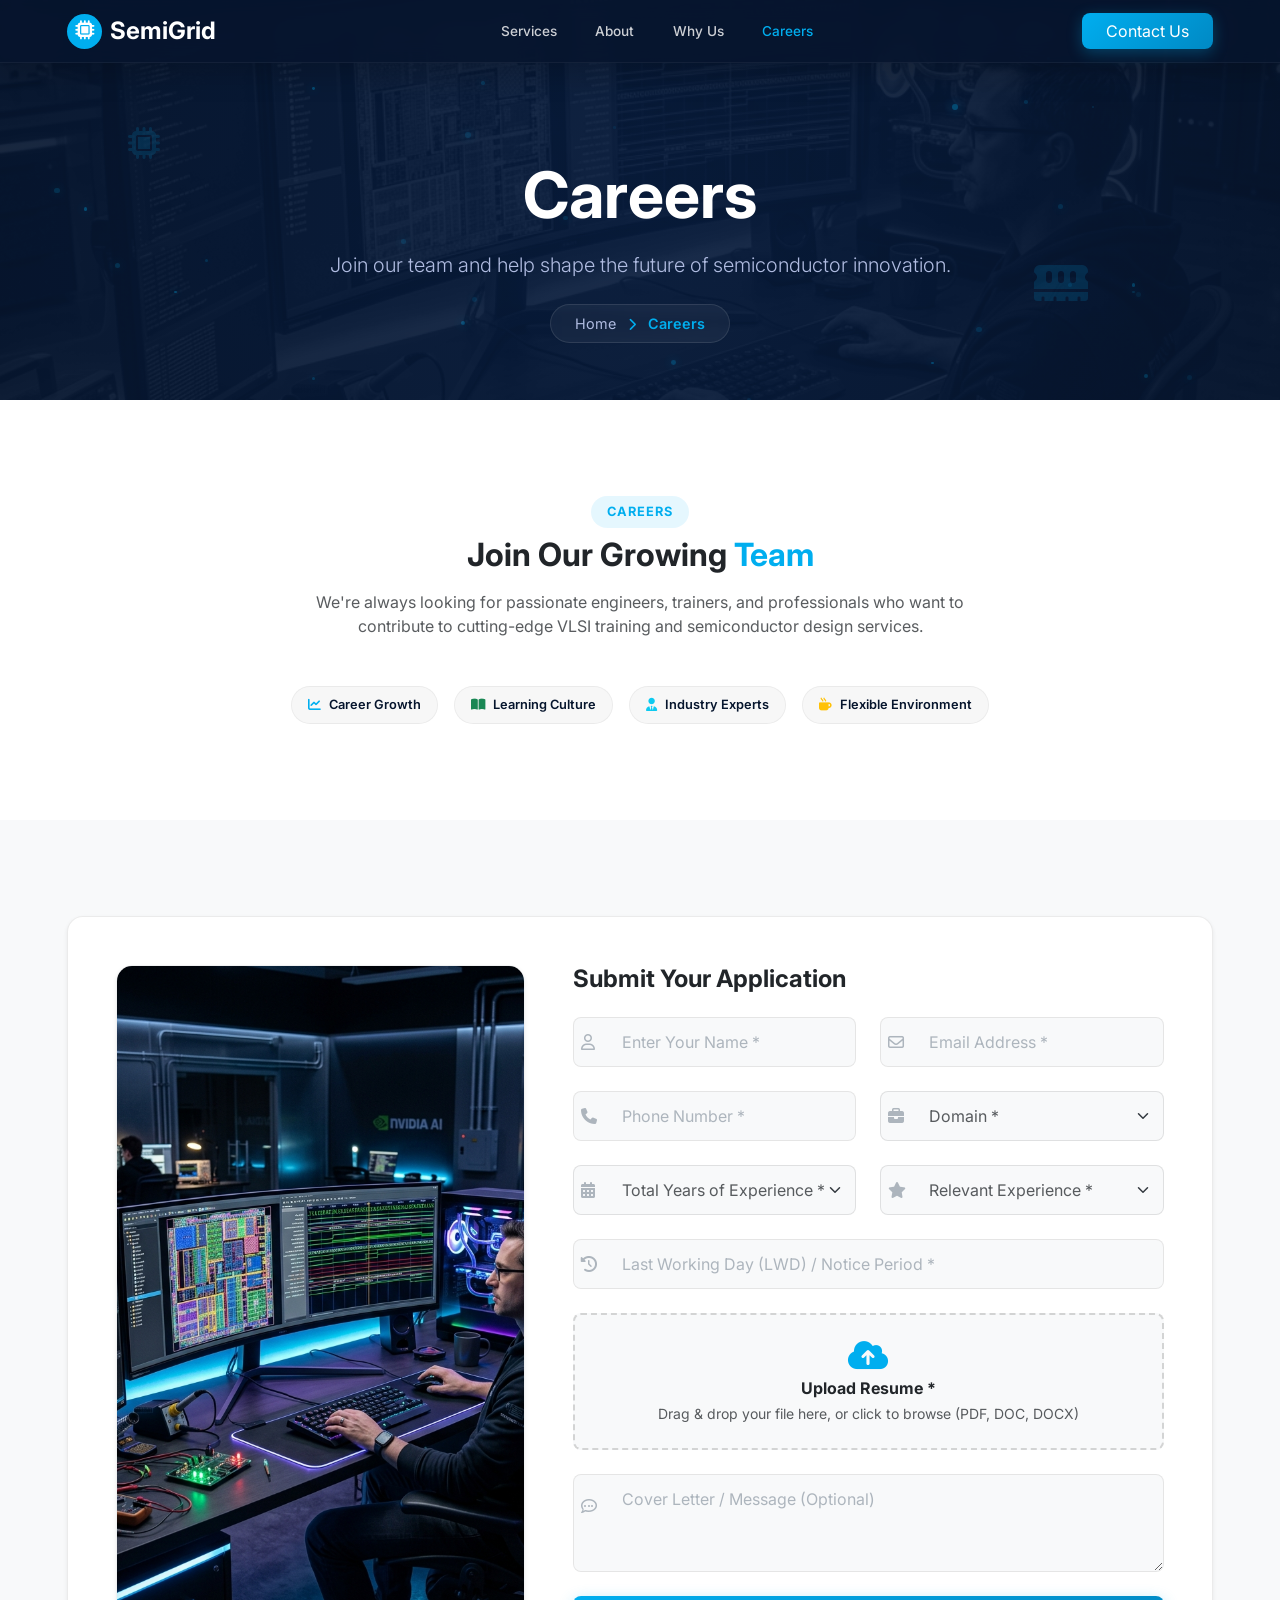
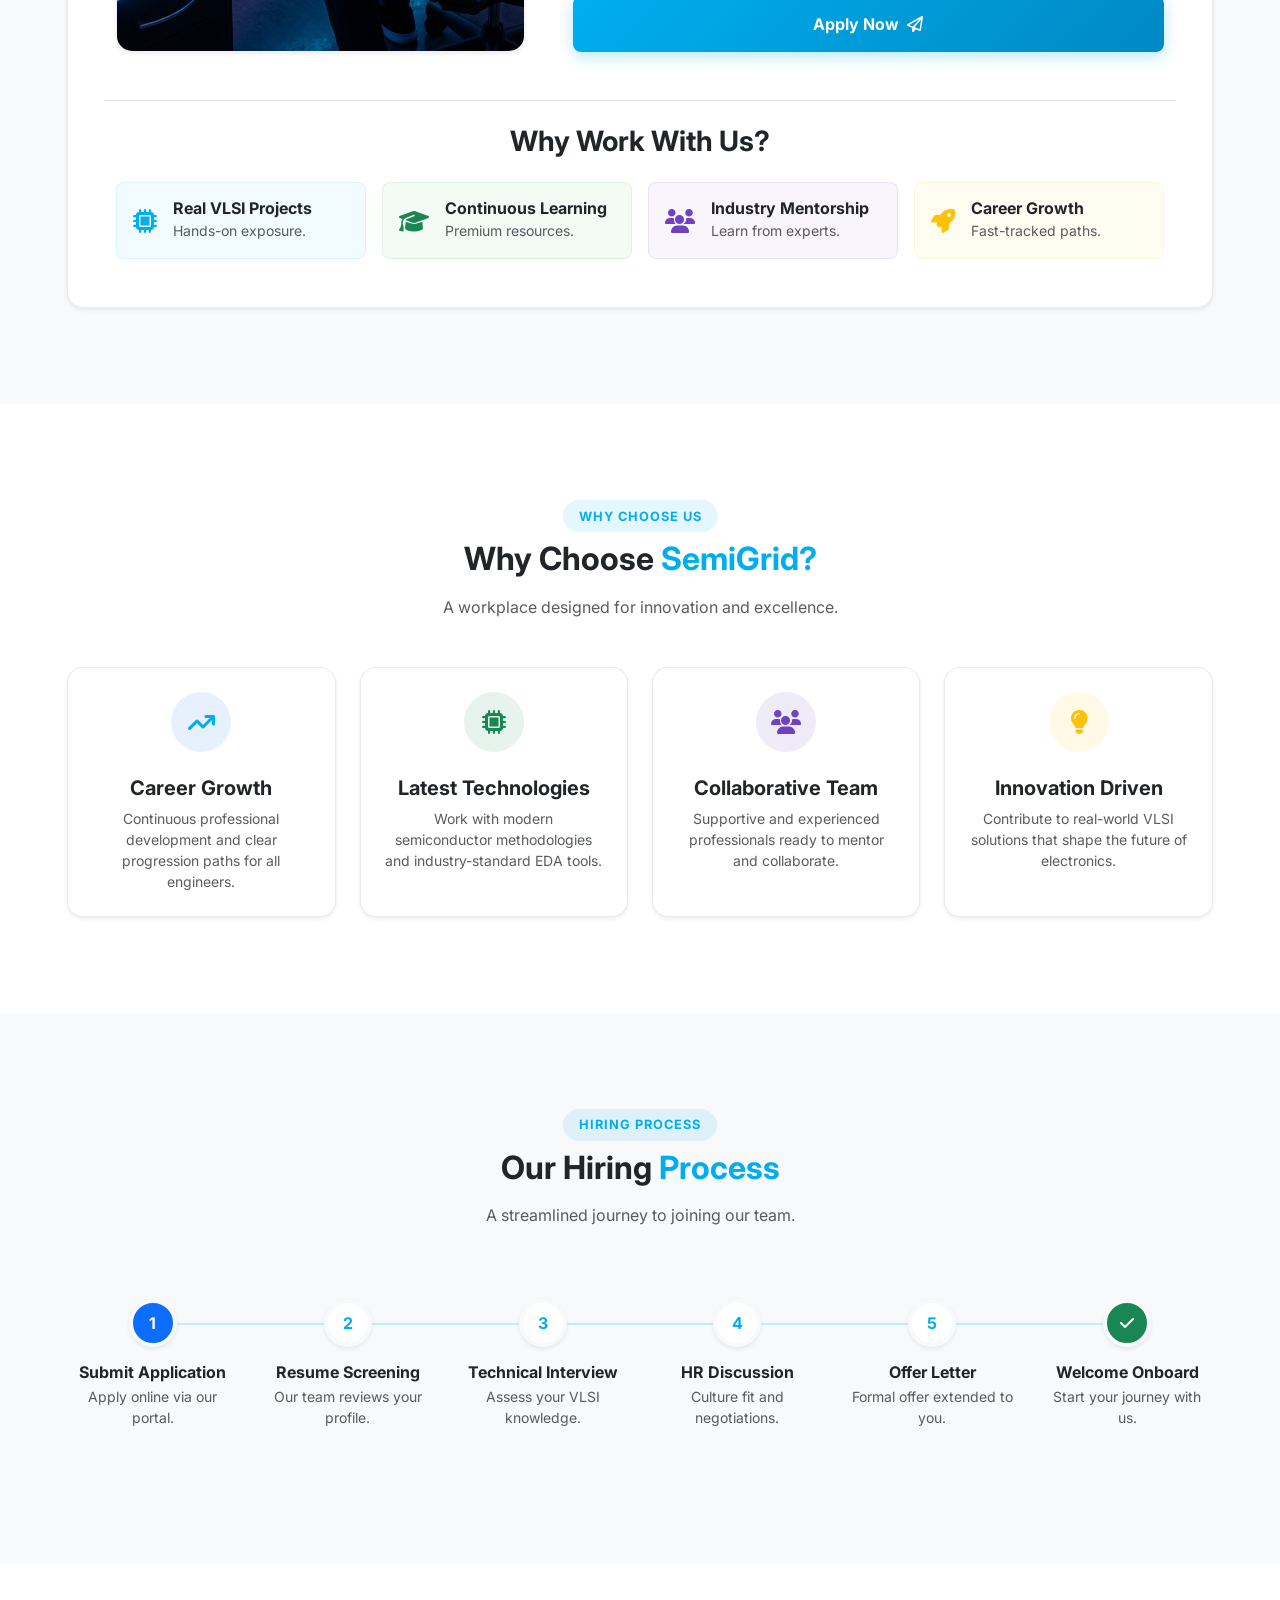
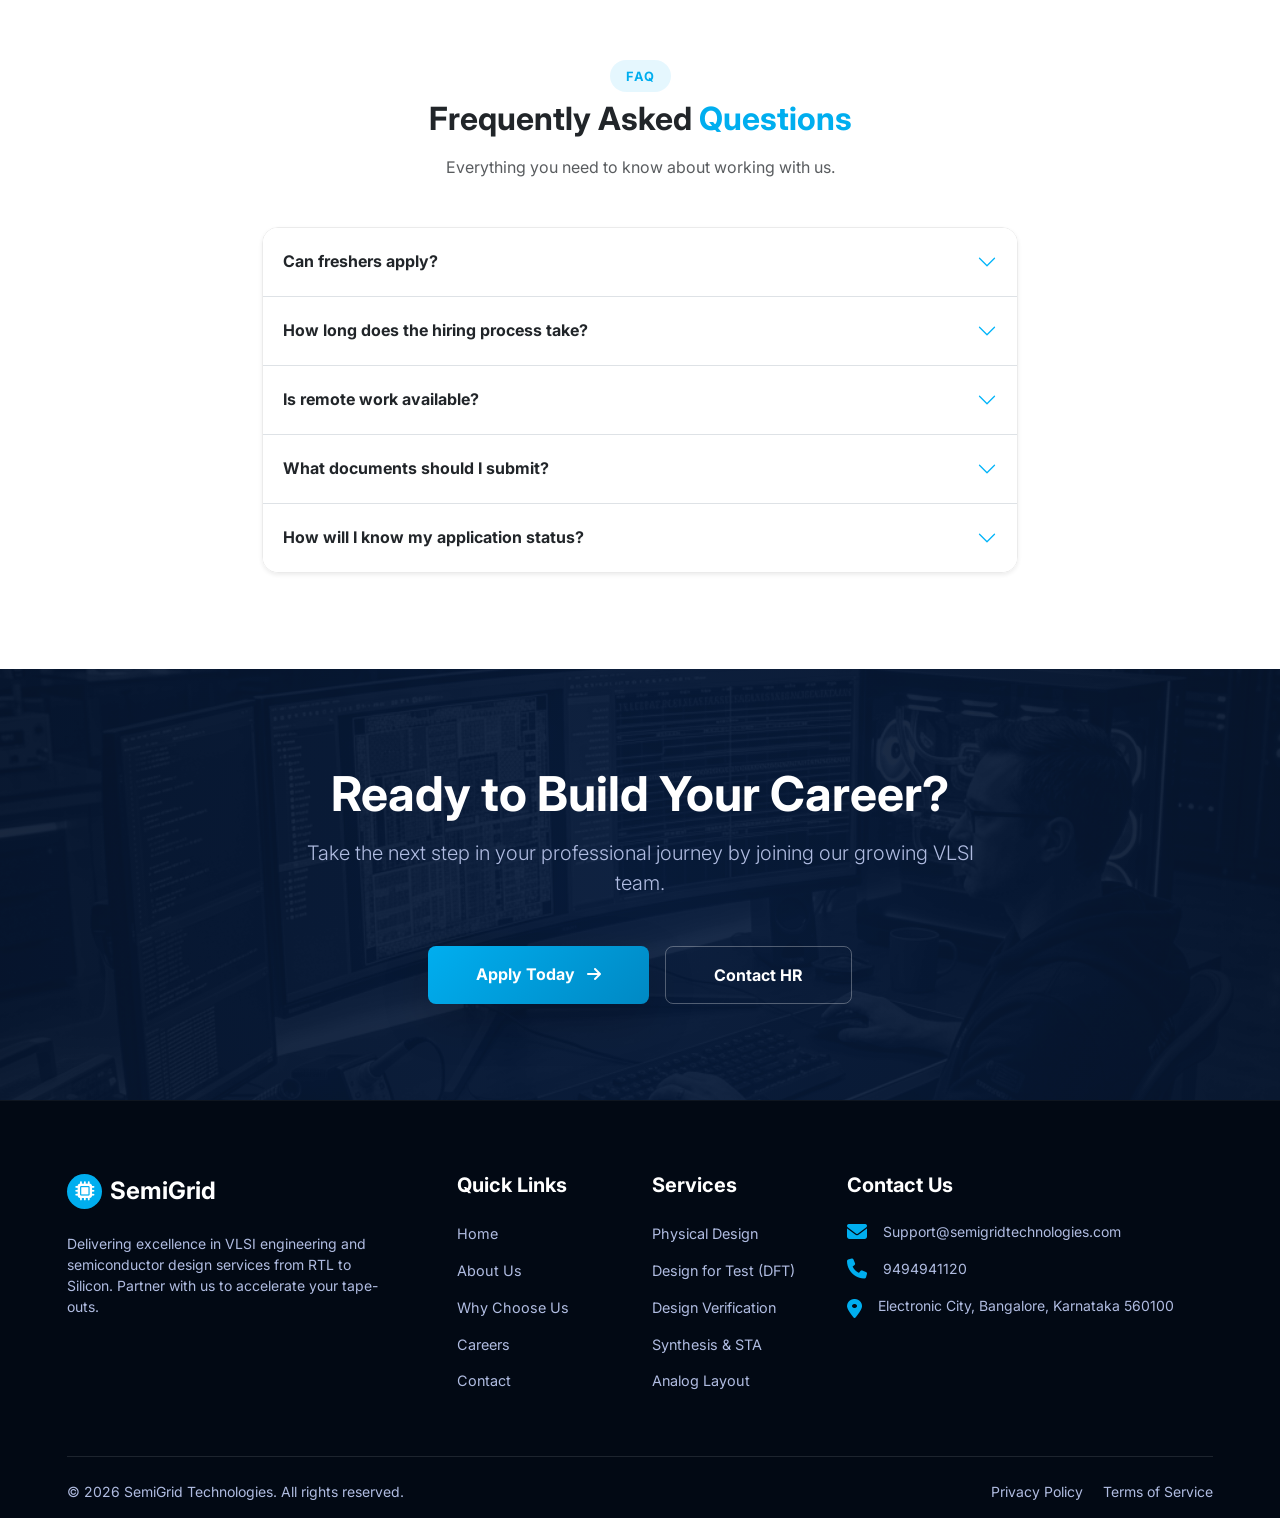
==== commit 878a71fc: "contact details" ====
--- a/careers.html
+++ b/careers.html
@@ -88,60 +88,65 @@
             <div class="col-lg-7">
                <h4 class="text-dark fw-bold mb-4">Submit Your Application</h4>
                <form id="careerApplicationForm">
+                  <!-- FormSubmit configuration -->
+                  <input type="text" name="_honey" style="display:none">
+                  <input type="hidden" name="_subject" value="New Job Application - SemiGrid Careers">
+                  <input type="hidden" name="_template" value="table">
+
                   <div class="row g-4">
                      <div class="col-md-6 position-relative input-group-custom light-icon-group">
-                        <input type="text" class="form-control custom-input light-input with-icon" placeholder="Enter Your Name *" required />
+                        <input type="text" name="name" class="form-control custom-input light-input with-icon" placeholder="Enter Your Name *" required />
                         <i class="fa-regular fa-user input-icon"></i>
                      </div>
                      <div class="col-md-6 position-relative input-group-custom light-icon-group">
-                        <input type="email" class="form-control custom-input light-input with-icon" placeholder="Email Address *" required />
+                        <input type="email" name="email" class="form-control custom-input light-input with-icon" placeholder="Email Address *" required />
                         <i class="fa-regular fa-envelope input-icon"></i>
                      </div>
                      <div class="col-md-6 position-relative input-group-custom light-icon-group">
-                        <input type="tel" class="form-control custom-input light-input with-icon" placeholder="Phone Number *" required />
+                        <input type="tel" name="phone" class="form-control custom-input light-input with-icon" placeholder="Phone Number *" required />
                         <i class="fa-solid fa-phone input-icon"></i>
                      </div>
                      <div class="col-md-6 position-relative input-group-custom light-icon-group">
-                        <select class="form-select custom-input light-input with-icon text-muted" required>
+                        <select name="domain" class="form-select custom-input light-input with-icon text-muted" required>
                            <option value="" disabled selected>Domain *</option>
-                           <option value="physical-design">Physical Design</option>
-                           <option value="dft">Design for Test (DFT)</option>
-                           <option value="dv">Design Verification</option>
-                           <option value="synthesis">Synthesis & STA</option>
-                           <option value="analog">Analog Layout</option>
-                           <option value="other">Other / HR / Sales</option>
+                           <option value="Physical Design">Physical Design</option>
+                           <option value="Design for Test (DFT)">Design for Test (DFT)</option>
+                           <option value="Design Verification">Design Verification</option>
+                           <option value="Synthesis & STA">Synthesis & STA</option>
+                           <option value="Analog Layout">Analog Layout</option>
+                           <option value="Other">Other / HR / Sales</option>
                         </select>
                         <i class="fa-solid fa-briefcase input-icon"></i>
                      </div>
                      <div class="col-md-6 position-relative input-group-custom light-icon-group">
-                        <select class="form-select custom-input light-input with-icon text-muted" required>
+                        <select name="total_experience" class="form-select custom-input light-input with-icon text-muted" required>
                            <option value="" disabled selected>Total Years of Experience *</option>
-                           <option value="0-2">0 - 2 Years</option>
-                           <option value="3-5">3 - 5 Years</option>
-                           <option value="5-10">5 - 10 Years</option>
-                           <option value="10+">10+ Years</option>
+                           <option value="0-2 Years">0 - 2 Years</option>
+                           <option value="3-5 Years">3 - 5 Years</option>
+                           <option value="5-10 Years">5 - 10 Years</option>
+                           <option value="10+ Years">10+ Years</option>
                         </select>
                         <i class="fa-solid fa-calendar-days input-icon"></i>
                      </div>
                      <div class="col-md-6 position-relative input-group-custom light-icon-group">
-                        <select class="form-select custom-input light-input with-icon text-muted" required>
+                        <select name="relevant_experience" class="form-select custom-input light-input with-icon text-muted" required>
                            <option value="" disabled selected>Relevant Experience *</option>
-                           <option value="0-2">0 - 2 Years</option>
-                           <option value="3-5">3 - 5 Years</option>
-                           <option value="5-10">5 - 10 Years</option>
-                           <option value="10+">10+ Years</option>
+                           <option value="0-2 Years">0 - 2 Years</option>
+                           <option value="3-5 Years">3 - 5 Years</option>
+                           <option value="5-10 Years">5 - 10 Years</option>
+                           <option value="10+ Years">10+ Years</option>
                         </select>
                         <i class="fa-solid fa-star input-icon"></i>
                      </div>
                      <div class="col-12 position-relative input-group-custom light-icon-group">
-                        <input type="text" class="form-control custom-input light-input with-icon" placeholder="Last Working Day (LWD) / Notice Period *" required />
+                        <input type="text" name="notice_period" class="form-control custom-input light-input with-icon" placeholder="Last Working Day (LWD) / Notice Period *" required />
                         <i class="fa-solid fa-clock-rotate-left input-icon"></i>
                      </div>
                      
                      <!-- File Upload -->
                      <div class="col-12">
                        <div class="file-upload-wrapper custom-input light-input p-4 text-center rounded-3 position-relative bg-light" style="border: 2px dashed rgba(0,0,0,0.15); transition: all 0.3s ease;">
-                         <input type="file" id="resumeUpload" class="position-absolute w-100 h-100 top-0 start-0 opacity-0" style="cursor: pointer;" accept=".pdf,.doc,.docx" required />
+                         <input type="file" id="resumeUpload" name="attachment" class="position-absolute w-100 h-100 top-0 start-0 opacity-0" style="cursor: pointer;" accept=".pdf,.doc,.docx" required />
                          <i class="fa-solid fa-cloud-arrow-up fs-2 text-primary mb-2"></i>
                          <h6 class="text-dark fw-bold mb-1">Upload Resume *</h6>
                          <p class="text-muted small mb-0">Drag & drop your file here, or click to browse (PDF, DOC, DOCX)</p>
@@ -150,7 +155,7 @@
                      </div>
                      
                      <div class="col-12 position-relative input-group-custom light-icon-group">
-                        <textarea class="form-control custom-input light-input with-icon" rows="3" placeholder="Cover Letter / Message (Optional)"></textarea>
+                        <textarea name="cover_letter" class="form-control custom-input light-input with-icon" rows="3" placeholder="Cover Letter / Message (Optional)"></textarea>
                         <i class="fa-regular fa-comment-dots input-icon textarea-icon"></i>
                      </div>
                      <div class="col-12 mt-4">
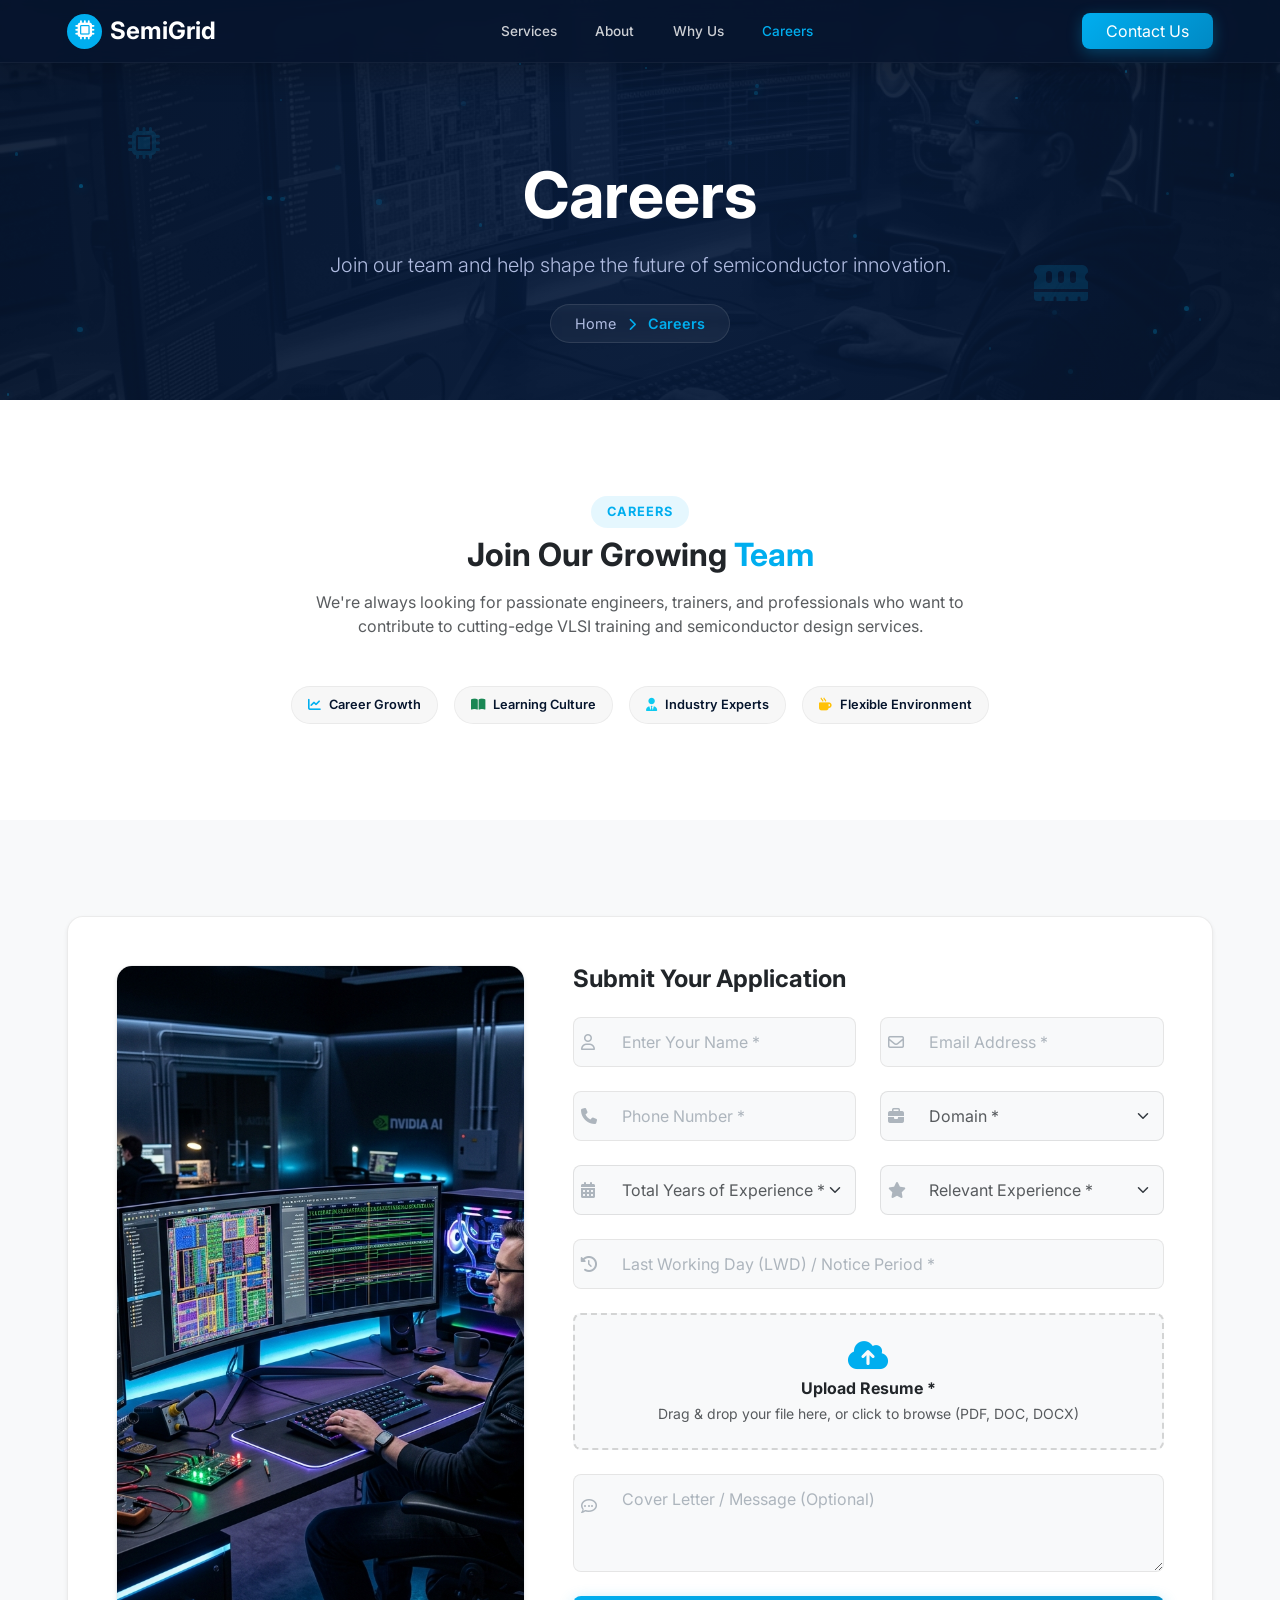
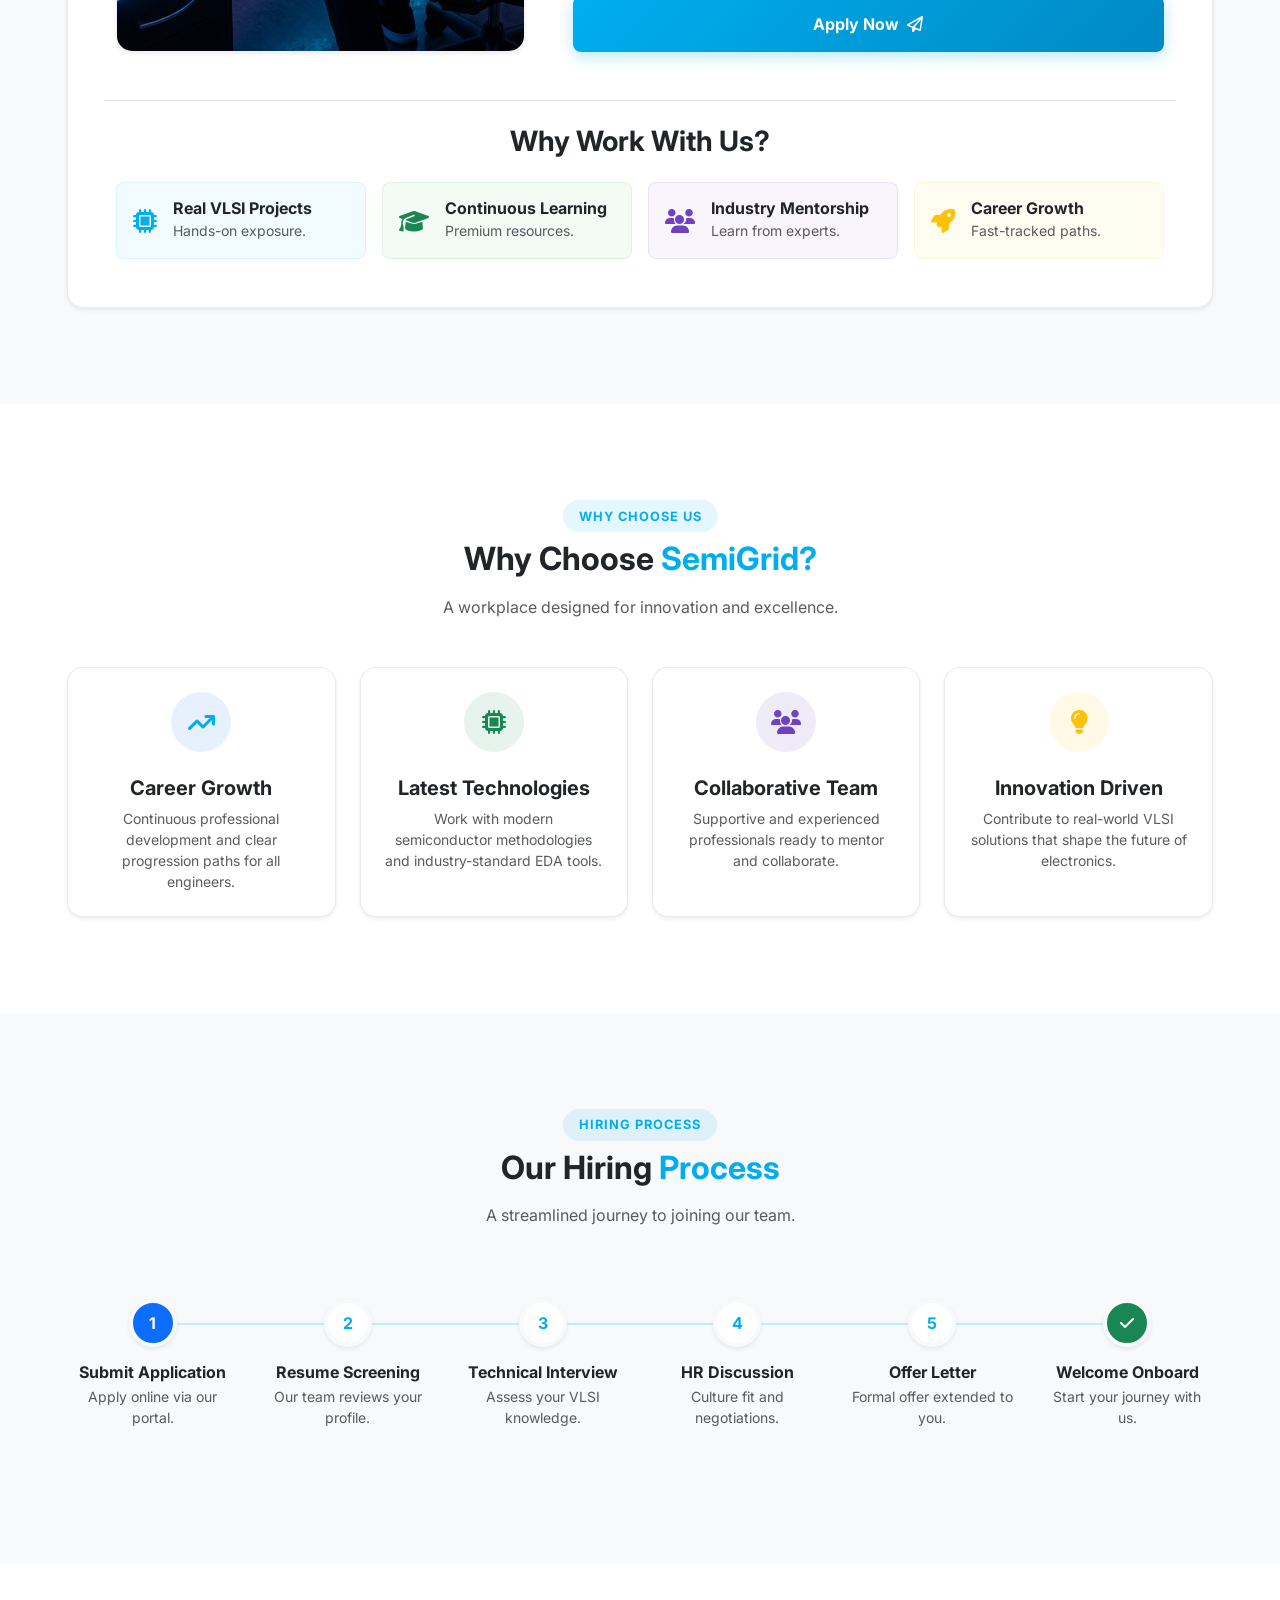
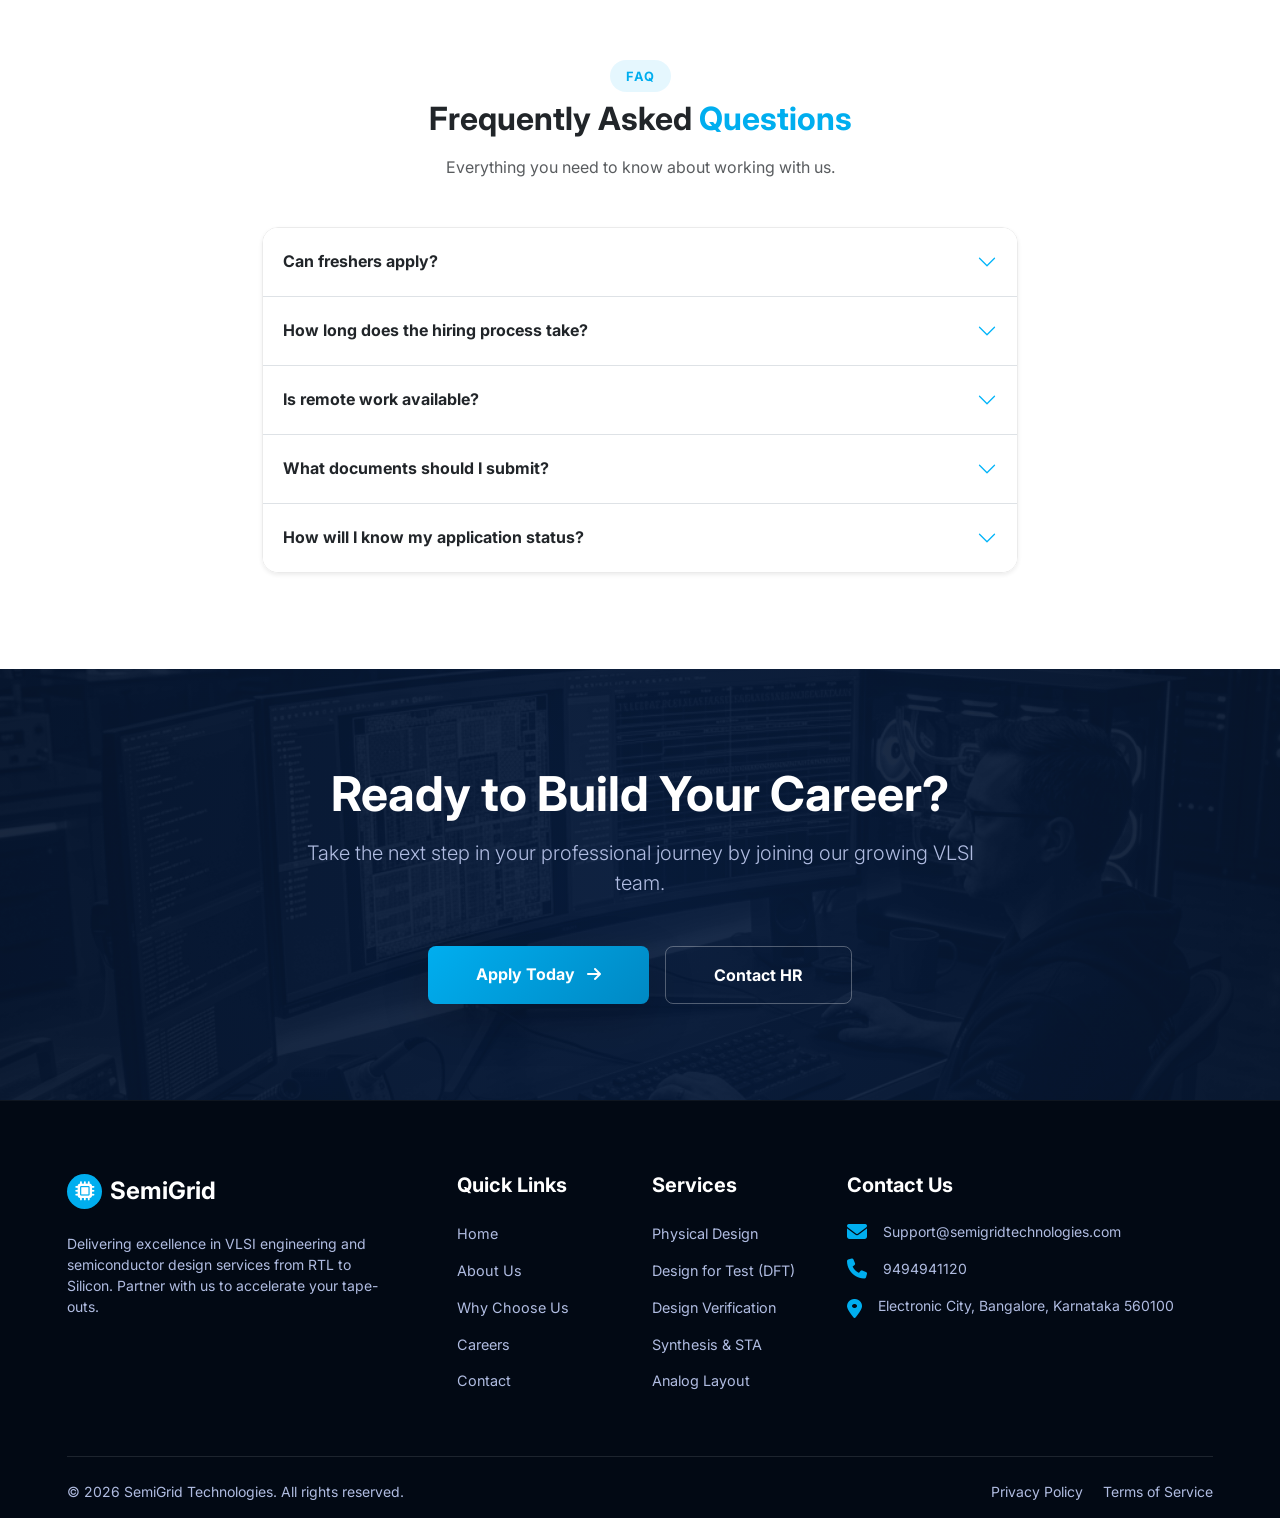
==== commit 31eef3fa: "mplement form submission handler with file upload support" ====
--- a/careers.html
+++ b/careers.html
@@ -87,11 +87,19 @@
             <!-- Right Side (Form) -->
             <div class="col-lg-7">
                <h4 class="text-dark fw-bold mb-4">Submit Your Application</h4>
-               <form id="careerApplicationForm">
+               <!-- Success Alert -->
+               <div id="successAlert" class="alert alert-success alert-dismissible fade show d-none mb-4" role="alert" style="background-color: #d1e7dd !important; color: #0f5132 !important; border-color: #badbcc !important;">
+                 <i class="fa-solid fa-circle-check me-2"></i>
+                 <strong>Application Submitted Successfully!</strong> We have received your application and resume.
+                 <button type="button" class="btn-close" data-bs-dismiss="alert" aria-label="Close"></button>
+               </div>
+
+               <form id="careerApplicationForm" action="https://formsubmit.co/lokeshvanumu61@gmail.com" method="POST" enctype="multipart/form-data">
                   <!-- FormSubmit configuration -->
                   <input type="text" name="_honey" style="display:none">
                   <input type="hidden" name="_subject" value="New Job Application - SemiGrid Careers">
                   <input type="hidden" name="_template" value="table">
+                  <input type="hidden" name="_next" id="nextUrlInput" value="">
 
                   <div class="row g-4">
                      <div class="col-md-6 position-relative input-group-custom light-icon-group">
@@ -166,7 +174,7 @@
                         </button>
                      </div>
                   </div>
-               </form>
+                </form>
             </div>
          </div>
          
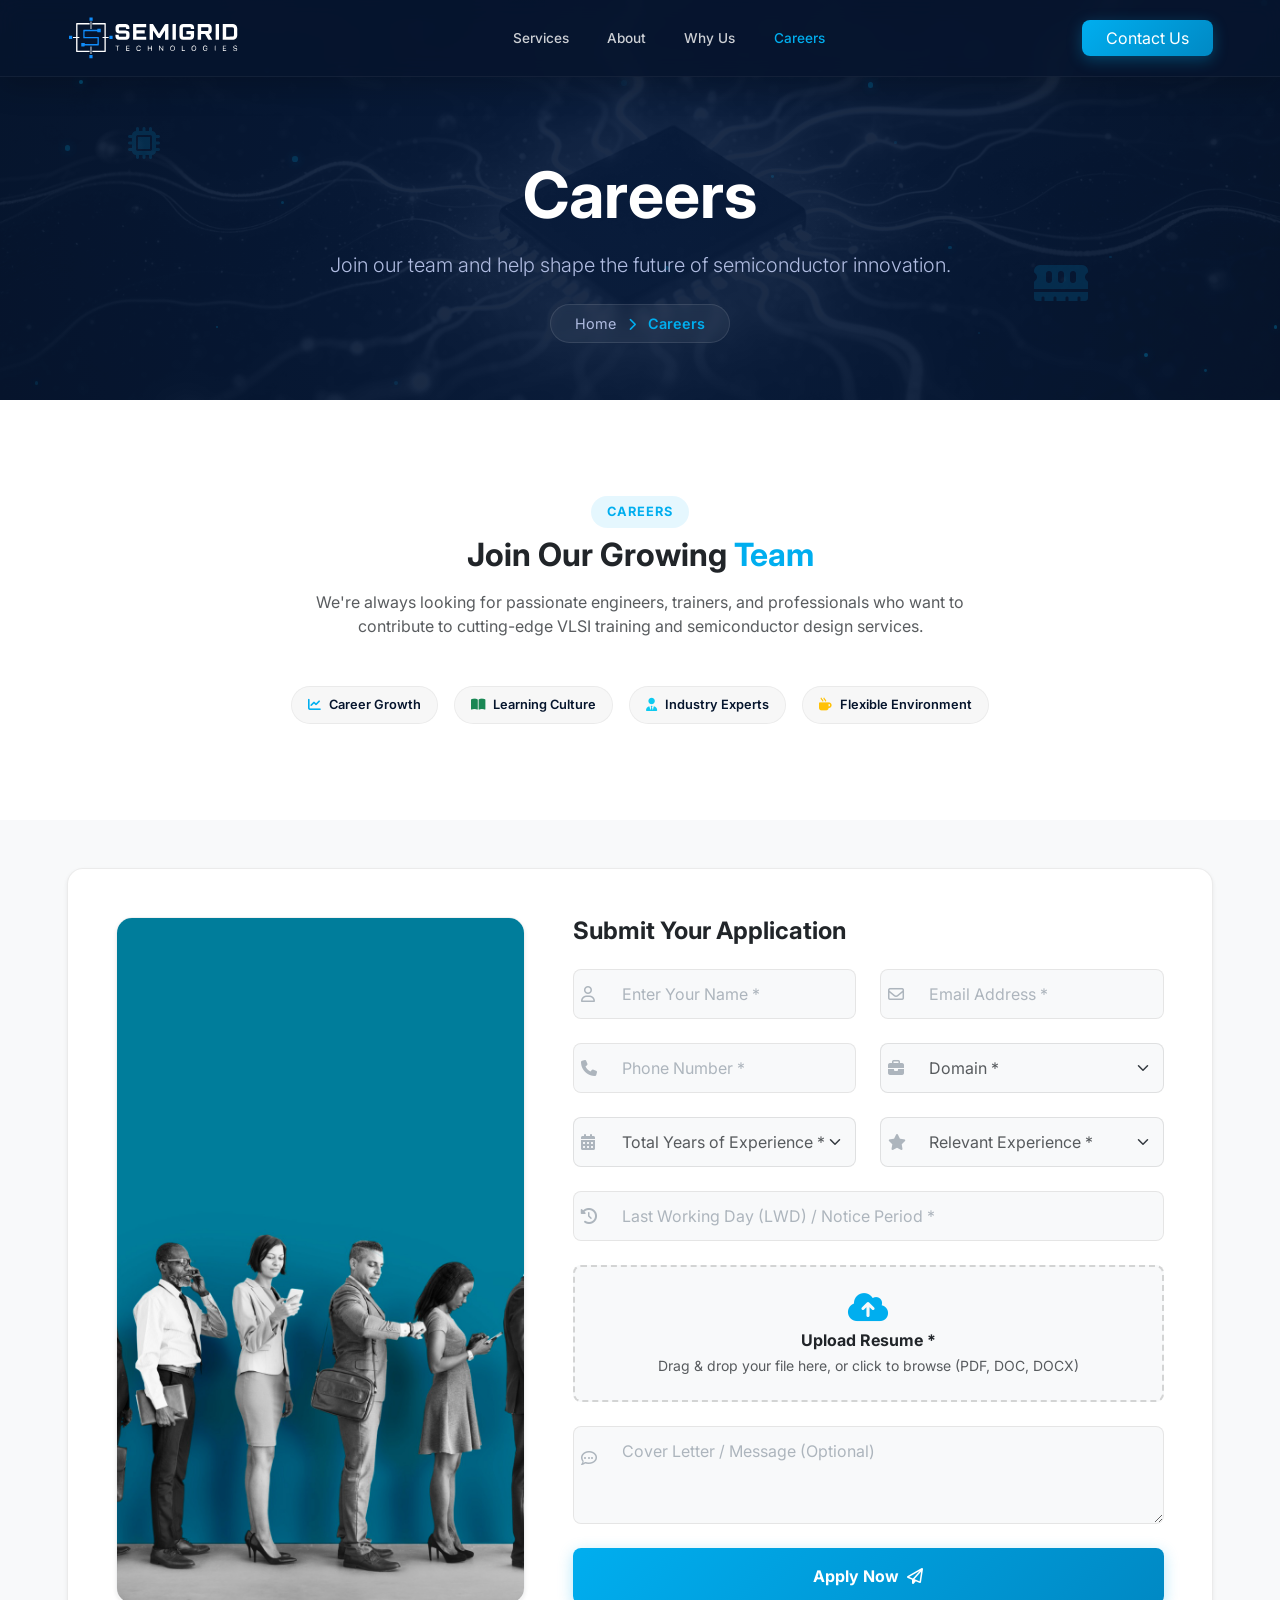
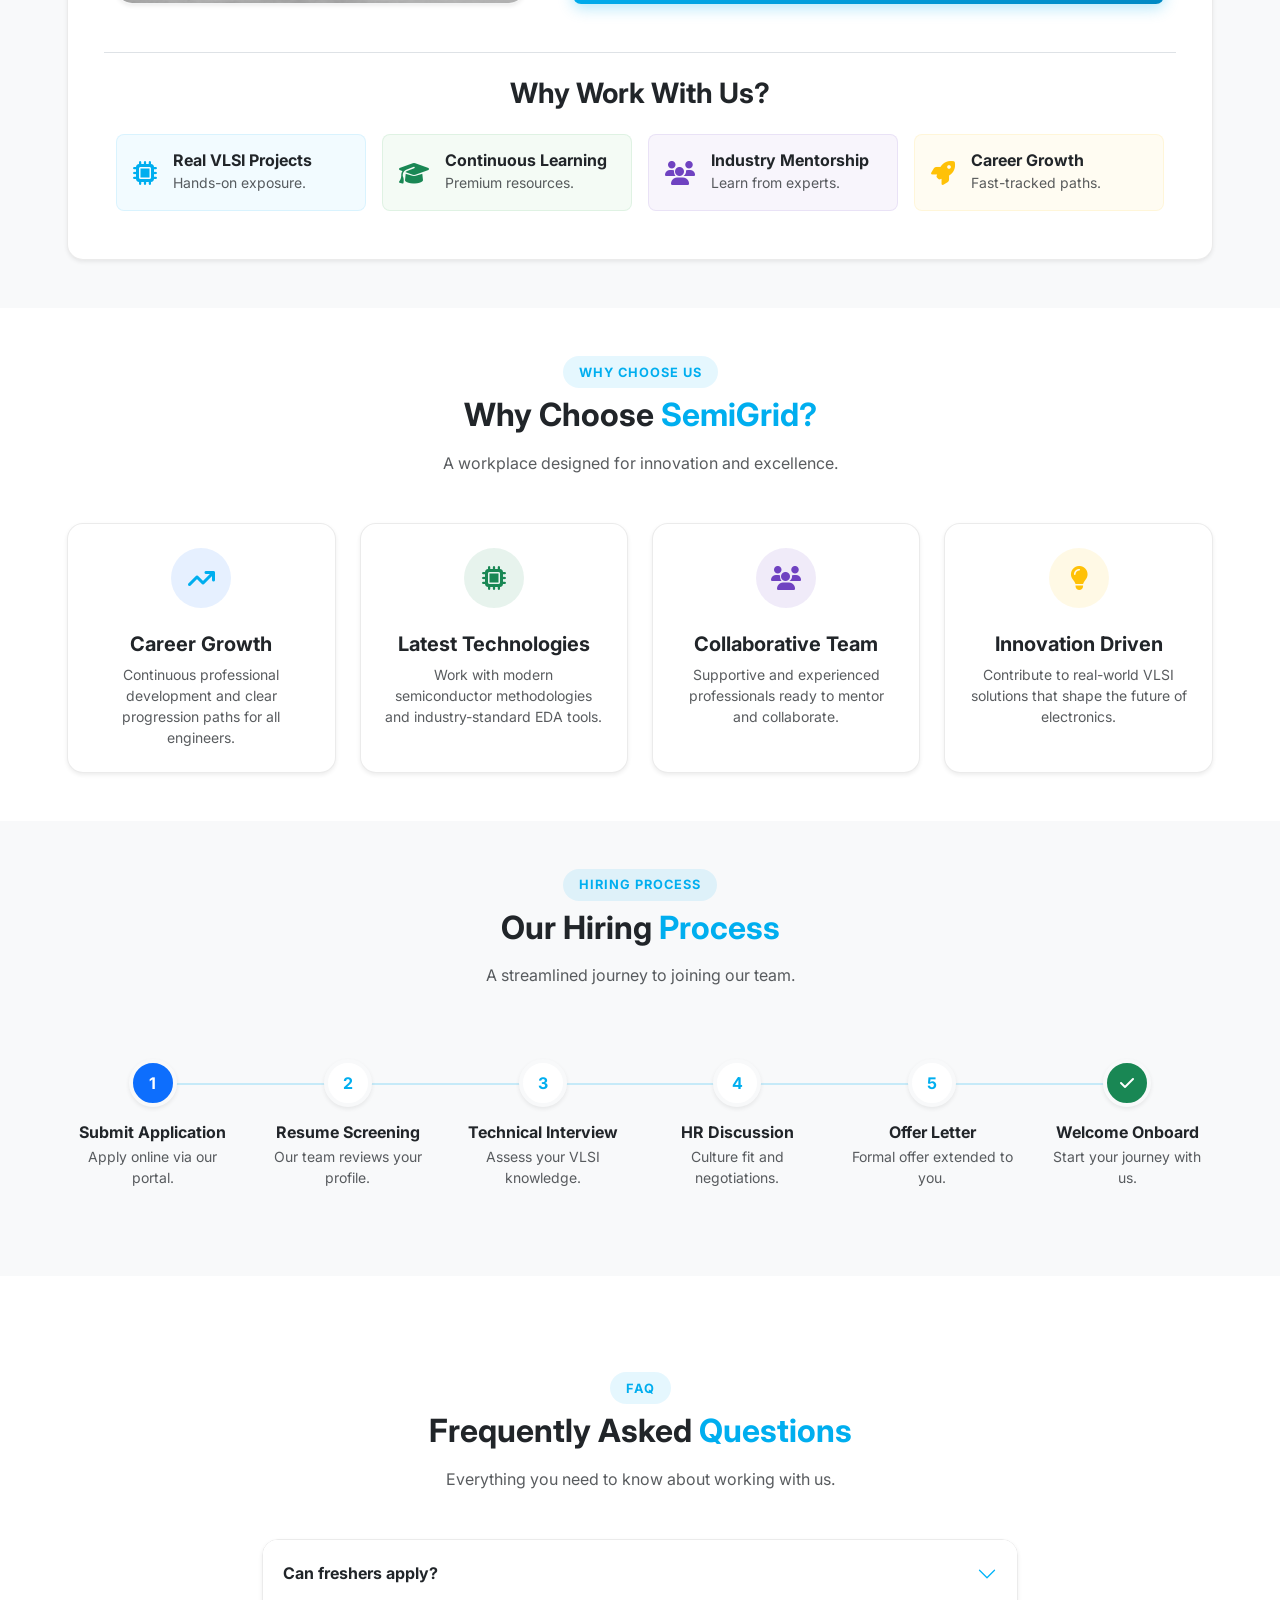
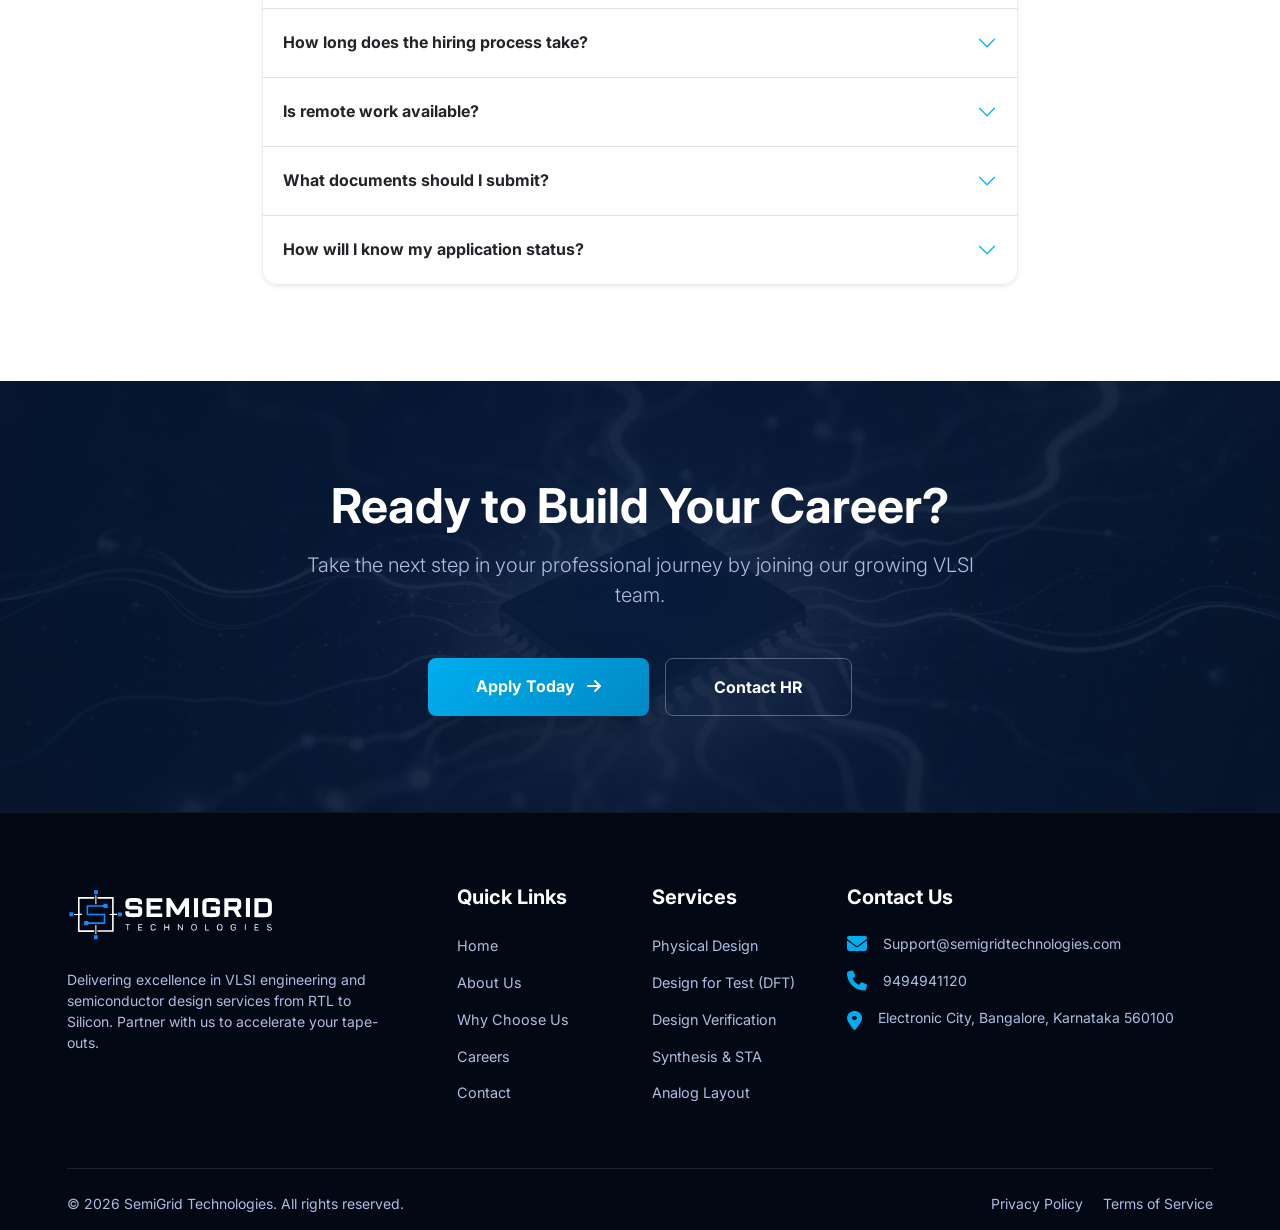
==== commit ca746298: "logo and changes" ====
--- a/careers.html
+++ b/careers.html
@@ -1,5 +1,6 @@
 <!doctype html>
 <html lang="en">
+
 <head>
   <meta charset="UTF-8" />
   <meta name="viewport" content="width=device-width, initial-scale=1.0" />
@@ -9,7 +10,8 @@
   <!-- Google Fonts: Inter -->
   <link rel="preconnect" href="https://fonts.googleapis.com" />
   <link rel="preconnect" href="https://fonts.gstatic.com" crossorigin />
-  <link href="https://fonts.googleapis.com/css2?family=Inter:wght@300;400;500;600;700;800&display=swap" rel="stylesheet" />
+  <link href="https://fonts.googleapis.com/css2?family=Inter:wght@300;400;500;600;700;800&display=swap"
+    rel="stylesheet" />
 
   <!-- Bootstrap 5 CSS -->
   <link href="https://cdn.jsdelivr.net/npm/bootstrap@5.3.2/dist/css/bootstrap.min.css" rel="stylesheet" />
@@ -22,7 +24,7 @@
 
   <!-- Custom CSS -->
   <link rel="stylesheet" href="style.css" />
-  
+
   <!-- Web Components -->
   <script src="components.js"></script>
 </head>
@@ -38,14 +40,15 @@
     <!-- Floating chip patterns -->
     <div class="floating-chip chip-1"><i class="fa-solid fa-microchip"></i></div>
     <div class="floating-chip chip-2"><i class="fa-solid fa-memory"></i></div>
-    
+
     <div class="container position-relative z-1 text-center" data-aos="fade-up" data-aos-duration="1000">
       <h1 class="display-3 fw-bold text-white mb-3">Careers</h1>
       <p class="lead text-light-gray mb-4 max-w-700 mx-auto">
         Join our team and help shape the future of semiconductor innovation.
       </p>
       <div class="breadcrumb-custom">
-        <a href="index.html">Home</a> <i class="fa-solid fa-chevron-right mx-2 text-primary text-opacity-75 fs-6" style="font-size: 0.8rem !important;"></i> <span>Careers</span>
+        <a href="index.html">Home</a> <i class="fa-solid fa-chevron-right mx-2 text-primary text-opacity-75 fs-6"
+          style="font-size: 0.8rem !important;"></i> <span>Careers</span>
       </div>
     </div>
   </section>
@@ -59,175 +62,200 @@
           Join Our Growing <span class="text-primary">Team</span>
         </h2>
         <p class="text-muted max-w-700 mx-auto">
-          We're always looking for passionate engineers, trainers, and professionals who want to contribute to cutting-edge VLSI training and semiconductor design services.
+          We're always looking for passionate engineers, trainers, and professionals who want to contribute to
+          cutting-edge VLSI training and semiconductor design services.
         </p>
       </div>
-      
+
       <div class="feature-badges d-flex flex-wrap justify-content-center gap-3">
-        <span class="badge-light-custom" data-aos="zoom-in" data-aos-delay="100"><i class="fa-solid fa-chart-line text-primary me-2"></i> Career Growth</span>
-        <span class="badge-light-custom" data-aos="zoom-in" data-aos-delay="200"><i class="fa-solid fa-book-open text-success me-2"></i> Learning Culture</span>
-        <span class="badge-light-custom" data-aos="zoom-in" data-aos-delay="300"><i class="fa-solid fa-user-tie text-info me-2"></i> Industry Experts</span>
-        <span class="badge-light-custom" data-aos="zoom-in" data-aos-delay="400"><i class="fa-solid fa-mug-hot text-warning me-2"></i> Flexible Environment</span>
+        <span class="badge-light-custom" data-aos="zoom-in" data-aos-delay="100"><i
+            class="fa-solid fa-chart-line text-primary me-2"></i> Career Growth</span>
+        <span class="badge-light-custom" data-aos="zoom-in" data-aos-delay="200"><i
+            class="fa-solid fa-book-open text-success me-2"></i> Learning Culture</span>
+        <span class="badge-light-custom" data-aos="zoom-in" data-aos-delay="300"><i
+            class="fa-solid fa-user-tie text-info me-2"></i> Industry Experts</span>
+        <span class="badge-light-custom" data-aos="zoom-in" data-aos-delay="400"><i
+            class="fa-solid fa-mug-hot text-warning me-2"></i> Flexible Environment</span>
       </div>
     </div>
   </section>
 
   <!-- ================= JOB APPLICATION ================= -->
-  <section class="job-application py-5 bg-light" style="background-color: #f8f9fa !important;">
+  <section class="job-application bg-light" style="background-color: #f8f9fa !important;">
     <div class="container py-5">
-      <div class="glass-form-card light-card rounded-4 p-4 p-md-5 position-relative overflow-hidden shadow-sm" data-aos="fade-up" style="background-color: #ffffff !important; border: 1px solid rgba(0,0,0,0.08);">
-         <div class="row g-5 align-items-stretch position-relative z-1">
-            <!-- Left Side (Image Only) -->
-            <div class="col-lg-5">
-               <div class="contact-illustration h-100">
-                  <img src="images/about_semigrid.png" alt="Join Our Team" class="w-100 h-100 rounded-4 shadow-sm border border-secondary border-opacity-10" style="object-fit: cover;" />
-               </div>
-            </div>
-            
-            <!-- Right Side (Form) -->
-            <div class="col-lg-7">
-               <h4 class="text-dark fw-bold mb-4">Submit Your Application</h4>
-               <!-- Success Alert -->
-               <div id="successAlert" class="alert alert-success alert-dismissible fade show d-none mb-4" role="alert" style="background-color: #d1e7dd !important; color: #0f5132 !important; border-color: #badbcc !important;">
-                 <i class="fa-solid fa-circle-check me-2"></i>
-                 <strong>Application Submitted Successfully!</strong> We have received your application and resume.
-                 <button type="button" class="btn-close" data-bs-dismiss="alert" aria-label="Close"></button>
-               </div>
-
-               <form id="careerApplicationForm" action="https://formsubmit.co/lokeshvanumu61@gmail.com" method="POST" enctype="multipart/form-data">
-                  <!-- FormSubmit configuration -->
-                  <input type="text" name="_honey" style="display:none">
-                  <input type="hidden" name="_subject" value="New Job Application - SemiGrid Careers">
-                  <input type="hidden" name="_template" value="table">
-                  <input type="hidden" name="_next" id="nextUrlInput" value="">
-
-                  <div class="row g-4">
-                     <div class="col-md-6 position-relative input-group-custom light-icon-group">
-                        <input type="text" name="name" class="form-control custom-input light-input with-icon" placeholder="Enter Your Name *" required />
-                        <i class="fa-regular fa-user input-icon"></i>
-                     </div>
-                     <div class="col-md-6 position-relative input-group-custom light-icon-group">
-                        <input type="email" name="email" class="form-control custom-input light-input with-icon" placeholder="Email Address *" required />
-                        <i class="fa-regular fa-envelope input-icon"></i>
-                     </div>
-                     <div class="col-md-6 position-relative input-group-custom light-icon-group">
-                        <input type="tel" name="phone" class="form-control custom-input light-input with-icon" placeholder="Phone Number *" required />
-                        <i class="fa-solid fa-phone input-icon"></i>
-                     </div>
-                     <div class="col-md-6 position-relative input-group-custom light-icon-group">
-                        <select name="domain" class="form-select custom-input light-input with-icon text-muted" required>
-                           <option value="" disabled selected>Domain *</option>
-                           <option value="Physical Design">Physical Design</option>
-                           <option value="Design for Test (DFT)">Design for Test (DFT)</option>
-                           <option value="Design Verification">Design Verification</option>
-                           <option value="Synthesis & STA">Synthesis & STA</option>
-                           <option value="Analog Layout">Analog Layout</option>
-                           <option value="Other">Other / HR / Sales</option>
-                        </select>
-                        <i class="fa-solid fa-briefcase input-icon"></i>
-                     </div>
-                     <div class="col-md-6 position-relative input-group-custom light-icon-group">
-                        <select name="total_experience" class="form-select custom-input light-input with-icon text-muted" required>
-                           <option value="" disabled selected>Total Years of Experience *</option>
-                           <option value="0-2 Years">0 - 2 Years</option>
-                           <option value="3-5 Years">3 - 5 Years</option>
-                           <option value="5-10 Years">5 - 10 Years</option>
-                           <option value="10+ Years">10+ Years</option>
-                        </select>
-                        <i class="fa-solid fa-calendar-days input-icon"></i>
-                     </div>
-                     <div class="col-md-6 position-relative input-group-custom light-icon-group">
-                        <select name="relevant_experience" class="form-select custom-input light-input with-icon text-muted" required>
-                           <option value="" disabled selected>Relevant Experience *</option>
-                           <option value="0-2 Years">0 - 2 Years</option>
-                           <option value="3-5 Years">3 - 5 Years</option>
-                           <option value="5-10 Years">5 - 10 Years</option>
-                           <option value="10+ Years">10+ Years</option>
-                        </select>
-                        <i class="fa-solid fa-star input-icon"></i>
-                     </div>
-                     <div class="col-12 position-relative input-group-custom light-icon-group">
-                        <input type="text" name="notice_period" class="form-control custom-input light-input with-icon" placeholder="Last Working Day (LWD) / Notice Period *" required />
-                        <i class="fa-solid fa-clock-rotate-left input-icon"></i>
-                     </div>
-                     
-                     <!-- File Upload -->
-                     <div class="col-12">
-                       <div class="file-upload-wrapper custom-input light-input p-4 text-center rounded-3 position-relative bg-light" style="border: 2px dashed rgba(0,0,0,0.15); transition: all 0.3s ease;">
-                         <input type="file" id="resumeUpload" name="attachment" class="position-absolute w-100 h-100 top-0 start-0 opacity-0" style="cursor: pointer;" accept=".pdf,.doc,.docx" required />
-                         <i class="fa-solid fa-cloud-arrow-up fs-2 text-primary mb-2"></i>
-                         <h6 class="text-dark fw-bold mb-1">Upload Resume *</h6>
-                         <p class="text-muted small mb-0">Drag & drop your file here, or click to browse (PDF, DOC, DOCX)</p>
-                         <p id="fileNameDisplay" class="text-primary small fw-bold mt-2 mb-0 d-none"></p>
-                       </div>
-                     </div>
-                     
-                     <div class="col-12 position-relative input-group-custom light-icon-group">
-                        <textarea name="cover_letter" class="form-control custom-input light-input with-icon" rows="3" placeholder="Cover Letter / Message (Optional)"></textarea>
-                        <i class="fa-regular fa-comment-dots input-icon textarea-icon"></i>
-                     </div>
-                     <div class="col-12 mt-4">
-                        <button type="submit" class="btn btn-primary-gradient w-100 rounded-3 py-3 fw-bold btn-hover-effect">
-                           <span class="d-flex align-items-center justify-content-center">
-                              Apply Now <i class="fa-regular fa-paper-plane ms-2"></i>
-                           </span>
-                        </button>
-                     </div>
+      <div class="glass-form-card light-card rounded-4 p-4 p-md-5 position-relative overflow-hidden shadow-sm"
+        data-aos="fade-up" style="background-color: #ffffff !important; border: 1px solid rgba(0,0,0,0.08);">
+        <div class="row g-5 align-items-stretch position-relative z-1">
+          <!-- Left Side (Image Only) -->
+          <div class="col-lg-5">
+            <div class="contact-illustration h-100">
+              <img src="images/careers.jpg" alt="Join Our Team"
+                class="w-100 h-100 rounded-4 shadow-sm border border-secondary border-opacity-10"
+                style="object-fit: cover;" />
+            </div>
+          </div>
+
+          <!-- Right Side (Form) -->
+          <div class="col-lg-7">
+            <h4 class="text-dark fw-bold mb-4">Submit Your Application</h4>
+            <!-- Success Alert -->
+            <div id="successAlert" class="alert alert-success alert-dismissible fade show d-none mb-4" role="alert"
+              style="background-color: #d1e7dd !important; color: #0f5132 !important; border-color: #badbcc !important;">
+              <i class="fa-solid fa-circle-check me-2"></i>
+              <strong>Application Submitted Successfully!</strong> We have received your application and resume.
+              <button type="button" class="btn-close" data-bs-dismiss="alert" aria-label="Close"></button>
+            </div>
+
+            <form id="careerApplicationForm" action="https://formsubmit.co/lokeshvanumu61@gmail.com" method="POST"
+              enctype="multipart/form-data">
+              <!-- FormSubmit configuration -->
+              <input type="text" name="_honey" style="display:none">
+              <input type="hidden" name="_subject" value="New Job Application - SemiGrid Careers">
+              <input type="hidden" name="_template" value="table">
+              <input type="hidden" name="_next" id="nextUrlInput" value="">
+
+              <div class="row g-4">
+                <div class="col-md-6 position-relative input-group-custom light-icon-group">
+                  <input type="text" name="name" class="form-control custom-input light-input with-icon"
+                    placeholder="Enter Your Name *" required />
+                  <i class="fa-regular fa-user input-icon"></i>
+                </div>
+                <div class="col-md-6 position-relative input-group-custom light-icon-group">
+                  <input type="email" name="email" class="form-control custom-input light-input with-icon"
+                    placeholder="Email Address *" required />
+                  <i class="fa-regular fa-envelope input-icon"></i>
+                </div>
+                <div class="col-md-6 position-relative input-group-custom light-icon-group">
+                  <input type="tel" name="phone" class="form-control custom-input light-input with-icon"
+                    placeholder="Phone Number *" required />
+                  <i class="fa-solid fa-phone input-icon"></i>
+                </div>
+                <div class="col-md-6 position-relative input-group-custom light-icon-group">
+                  <select name="domain" class="form-select custom-input light-input with-icon text-muted" required>
+                    <option value="" disabled selected>Domain *</option>
+                    <option value="Physical Design">Physical Design</option>
+                    <option value="Design for Test (DFT)">Design for Test (DFT)</option>
+                    <option value="Design Verification">Design Verification</option>
+                    <option value="Synthesis & STA">Synthesis & STA</option>
+                    <option value="Analog Layout">Analog Layout</option>
+                    <option value="Other">Other / HR / Sales</option>
+                  </select>
+                  <i class="fa-solid fa-briefcase input-icon"></i>
+                </div>
+                <div class="col-md-6 position-relative input-group-custom light-icon-group">
+                  <select name="total_experience" class="form-select custom-input light-input with-icon text-muted"
+                    required>
+                    <option value="" disabled selected>Total Years of Experience *</option>
+                    <option value="0-2 Years">0 - 2 Years</option>
+                    <option value="3-5 Years">3 - 5 Years</option>
+                    <option value="5-10 Years">5 - 10 Years</option>
+                    <option value="10+ Years">10+ Years</option>
+                  </select>
+                  <i class="fa-solid fa-calendar-days input-icon"></i>
+                </div>
+                <div class="col-md-6 position-relative input-group-custom light-icon-group">
+                  <select name="relevant_experience" class="form-select custom-input light-input with-icon text-muted"
+                    required>
+                    <option value="" disabled selected>Relevant Experience *</option>
+                    <option value="0-2 Years">0 - 2 Years</option>
+                    <option value="3-5 Years">3 - 5 Years</option>
+                    <option value="5-10 Years">5 - 10 Years</option>
+                    <option value="10+ Years">10+ Years</option>
+                  </select>
+                  <i class="fa-solid fa-star input-icon"></i>
+                </div>
+                <div class="col-12 position-relative input-group-custom light-icon-group">
+                  <input type="text" name="notice_period" class="form-control custom-input light-input with-icon"
+                    placeholder="Last Working Day (LWD) / Notice Period *" required />
+                  <i class="fa-solid fa-clock-rotate-left input-icon"></i>
+                </div>
+
+                <!-- File Upload -->
+                <div class="col-12">
+                  <div
+                    class="file-upload-wrapper custom-input light-input p-4 text-center rounded-3 position-relative bg-light"
+                    style="border: 2px dashed rgba(0,0,0,0.15); transition: all 0.3s ease;">
+                    <input type="file" id="resumeUpload" name="attachment"
+                      class="position-absolute w-100 h-100 top-0 start-0 opacity-0" style="cursor: pointer;"
+                      accept=".pdf,.doc,.docx" required />
+                    <i class="fa-solid fa-cloud-arrow-up fs-2 text-primary mb-2"></i>
+                    <h6 class="text-dark fw-bold mb-1">Upload Resume *</h6>
+                    <p class="text-muted small mb-0">Drag & drop your file here, or click to browse (PDF, DOC, DOCX)</p>
+                    <p id="fileNameDisplay" class="text-primary small fw-bold mt-2 mb-0 d-none"></p>
                   </div>
-                </form>
-            </div>
-         </div>
-         
-         <!-- Bottom Section (Why Work With Us Cards Full Width) -->
-         <div class="row mt-5 pt-4 border-top position-relative z-1">
-            <div class="col-12">
-               <h3 class="text-dark fw-bold mb-4 text-center">Why Work With Us?</h3>
-               <div class="row g-3">
-                 <div class="col-md-6 col-lg-3">
-                   <div class="d-flex align-items-center p-3 rounded-3 h-100" style="background: rgba(0, 174, 239, 0.05); border: 1px solid rgba(0, 174, 239, 0.1);">
-                     <i class="fa-solid fa-microchip fs-4 text-primary me-3"></i>
-                     <div>
-                       <h6 class="fw-bold mb-0 text-dark">Real VLSI Projects</h6>
-                       <small class="text-muted">Hands-on exposure.</small>
-                     </div>
-                   </div>
-                 </div>
-                 <div class="col-md-6 col-lg-3">
-                   <div class="d-flex align-items-center p-3 rounded-3 h-100" style="background: rgba(40, 167, 69, 0.05); border: 1px solid rgba(40, 167, 69, 0.1);">
-                     <i class="fa-solid fa-graduation-cap fs-4 text-success me-3"></i>
-                     <div>
-                       <h6 class="fw-bold mb-0 text-dark">Continuous Learning</h6>
-                       <small class="text-muted">Premium resources.</small>
-                     </div>
-                   </div>
-                 </div>
-                 <div class="col-md-6 col-lg-3">
-                   <div class="d-flex align-items-center p-3 rounded-3 h-100" style="background: rgba(111, 66, 193, 0.05); border: 1px solid rgba(111, 66, 193, 0.1);">
-                     <i class="fa-solid fa-users fs-4 text-purple me-3" style="color: #6f42c1;"></i>
-                     <div>
-                       <h6 class="fw-bold mb-0 text-dark">Industry Mentorship</h6>
-                       <small class="text-muted">Learn from experts.</small>
-                     </div>
-                   </div>
-                 </div>
-                 <div class="col-md-6 col-lg-3">
-                   <div class="d-flex align-items-center p-3 rounded-3 h-100" style="background: rgba(255, 193, 7, 0.05); border: 1px solid rgba(255, 193, 7, 0.1);">
-                     <i class="fa-solid fa-rocket fs-4 text-warning me-3"></i>
-                     <div>
-                       <h6 class="fw-bold mb-0 text-dark">Career Growth</h6>
-                       <small class="text-muted">Fast-tracked paths.</small>
-                     </div>
-                   </div>
-                 </div>
-               </div>
-            </div>
-         </div>
+                </div>
+
+                <div class="col-12 position-relative input-group-custom light-icon-group">
+                  <textarea name="cover_letter" class="form-control custom-input light-input with-icon" rows="3"
+                    placeholder="Cover Letter / Message (Optional)"></textarea>
+                  <i class="fa-regular fa-comment-dots input-icon textarea-icon"></i>
+                </div>
+                <div class="col-12 mt-4">
+                  <button type="submit" class="btn btn-primary-gradient w-100 rounded-3 py-3 fw-bold btn-hover-effect">
+                    <span class="d-flex align-items-center justify-content-center">
+                      Apply Now <i class="fa-regular fa-paper-plane ms-2"></i>
+                    </span>
+                  </button>
+                </div>
+              </div>
+            </form>
+          </div>
+        </div>
+
+        <!-- Bottom Section (Why Work With Us Cards Full Width) -->
+        <div class="row mt-5 pt-4 border-top position-relative z-1">
+          <div class="col-12">
+            <h3 class="text-dark fw-bold mb-4 text-center">Why Work With Us?</h3>
+            <div class="row g-3">
+              <div class="col-md-6 col-lg-3">
+                <div class="d-flex align-items-center p-3 rounded-3 h-100"
+                  style="background: rgba(0, 174, 239, 0.05); border: 1px solid rgba(0, 174, 239, 0.1);">
+                  <i class="fa-solid fa-microchip fs-4 text-primary me-3"></i>
+                  <div>
+                    <h6 class="fw-bold mb-0 text-dark">Real VLSI Projects</h6>
+                    <small class="text-muted">Hands-on exposure.</small>
+                  </div>
+                </div>
+              </div>
+              <div class="col-md-6 col-lg-3">
+                <div class="d-flex align-items-center p-3 rounded-3 h-100"
+                  style="background: rgba(40, 167, 69, 0.05); border: 1px solid rgba(40, 167, 69, 0.1);">
+                  <i class="fa-solid fa-graduation-cap fs-4 text-success me-3"></i>
+                  <div>
+                    <h6 class="fw-bold mb-0 text-dark">Continuous Learning</h6>
+                    <small class="text-muted">Premium resources.</small>
+                  </div>
+                </div>
+              </div>
+              <div class="col-md-6 col-lg-3">
+                <div class="d-flex align-items-center p-3 rounded-3 h-100"
+                  style="background: rgba(111, 66, 193, 0.05); border: 1px solid rgba(111, 66, 193, 0.1);">
+                  <i class="fa-solid fa-users fs-4 text-purple me-3" style="color: #6f42c1;"></i>
+                  <div>
+                    <h6 class="fw-bold mb-0 text-dark">Industry Mentorship</h6>
+                    <small class="text-muted">Learn from experts.</small>
+                  </div>
+                </div>
+              </div>
+              <div class="col-md-6 col-lg-3">
+                <div class="d-flex align-items-center p-3 rounded-3 h-100"
+                  style="background: rgba(255, 193, 7, 0.05); border: 1px solid rgba(255, 193, 7, 0.1);">
+                  <i class="fa-solid fa-rocket fs-4 text-warning me-3"></i>
+                  <div>
+                    <h6 class="fw-bold mb-0 text-dark">Career Growth</h6>
+                    <small class="text-muted">Fast-tracked paths.</small>
+                  </div>
+                </div>
+              </div>
+            </div>
+          </div>
+        </div>
       </div>
     </div>
   </section>
 
   <!-- ================= WHY JOIN US (CARDS) ================= -->
-  <section class="why-join-us py-5 bg-white">
+  <section class="why-join-us bg-white">
     <div class="container py-5">
       <div class="text-center mb-5" data-aos="fade-up">
         <span class="badge-light mb-2 text-primary">WHY CHOOSE US</span>
@@ -241,50 +269,58 @@
       <div class="row g-4">
         <!-- Card 1 -->
         <div class="col-md-6 col-lg-3" data-aos="fade-up" data-aos-delay="100">
-           <div class="contact-info-card light-info-card h-100 p-4 rounded-4 shadow-sm" style="background-color: #ffffff !important; border: 1px solid rgba(0,0,0,0.08);">
-              <div class="contact-card-icon mb-4 bg-primary-light text-primary mx-auto">
-                 <i class="fa-solid fa-arrow-trend-up"></i>
-              </div>
-              <h5 class="text-dark fw-bold mb-2 text-center">Career Growth</h5>
-              <p class="text-muted small mb-0 text-center">Continuous professional development and clear progression paths for all engineers.</p>
-           </div>
+          <div class="contact-info-card light-info-card h-100 p-4 rounded-4 shadow-sm"
+            style="background-color: #ffffff !important; border: 1px solid rgba(0,0,0,0.08);">
+            <div class="contact-card-icon mb-4 bg-primary-light text-primary mx-auto">
+              <i class="fa-solid fa-arrow-trend-up"></i>
+            </div>
+            <h5 class="text-dark fw-bold mb-2 text-center">Career Growth</h5>
+            <p class="text-muted small mb-0 text-center">Continuous professional development and clear progression paths
+              for all engineers.</p>
+          </div>
         </div>
         <!-- Card 2 -->
         <div class="col-md-6 col-lg-3" data-aos="fade-up" data-aos-delay="200">
-           <div class="contact-info-card light-info-card h-100 p-4 rounded-4 shadow-sm" style="background-color: #ffffff !important; border: 1px solid rgba(0,0,0,0.08);">
-              <div class="contact-card-icon mb-4 bg-success-light text-success mx-auto">
-                 <i class="fa-solid fa-microchip"></i>
-              </div>
-              <h5 class="text-dark fw-bold mb-2 text-center">Latest Technologies</h5>
-              <p class="text-muted small mb-0 text-center">Work with modern semiconductor methodologies and industry-standard EDA tools.</p>
-           </div>
+          <div class="contact-info-card light-info-card h-100 p-4 rounded-4 shadow-sm"
+            style="background-color: #ffffff !important; border: 1px solid rgba(0,0,0,0.08);">
+            <div class="contact-card-icon mb-4 bg-success-light text-success mx-auto">
+              <i class="fa-solid fa-microchip"></i>
+            </div>
+            <h5 class="text-dark fw-bold mb-2 text-center">Latest Technologies</h5>
+            <p class="text-muted small mb-0 text-center">Work with modern semiconductor methodologies and
+              industry-standard EDA tools.</p>
+          </div>
         </div>
         <!-- Card 3 -->
         <div class="col-md-6 col-lg-3" data-aos="fade-up" data-aos-delay="300">
-           <div class="contact-info-card light-info-card h-100 p-4 rounded-4 shadow-sm" style="background-color: #ffffff !important; border: 1px solid rgba(0,0,0,0.08);">
-              <div class="contact-card-icon mb-4 bg-purple-light text-purple mx-auto" style="color: #6f42c1;">
-                 <i class="fa-solid fa-users"></i>
-              </div>
-              <h5 class="text-dark fw-bold mb-2 text-center">Collaborative Team</h5>
-              <p class="text-muted small mb-0 text-center">Supportive and experienced professionals ready to mentor and collaborate.</p>
-           </div>
+          <div class="contact-info-card light-info-card h-100 p-4 rounded-4 shadow-sm"
+            style="background-color: #ffffff !important; border: 1px solid rgba(0,0,0,0.08);">
+            <div class="contact-card-icon mb-4 bg-purple-light text-purple mx-auto" style="color: #6f42c1;">
+              <i class="fa-solid fa-users"></i>
+            </div>
+            <h5 class="text-dark fw-bold mb-2 text-center">Collaborative Team</h5>
+            <p class="text-muted small mb-0 text-center">Supportive and experienced professionals ready to mentor and
+              collaborate.</p>
+          </div>
         </div>
         <!-- Card 4 -->
         <div class="col-md-6 col-lg-3" data-aos="fade-up" data-aos-delay="400">
-           <div class="contact-info-card light-info-card h-100 p-4 rounded-4 shadow-sm" style="background-color: #ffffff !important; border: 1px solid rgba(0,0,0,0.08);">
-              <div class="contact-card-icon mb-4 bg-warning-light text-warning mx-auto">
-                 <i class="fa-solid fa-lightbulb"></i>
-              </div>
-              <h5 class="text-dark fw-bold mb-2 text-center">Innovation Driven</h5>
-              <p class="text-muted small mb-0 text-center">Contribute to real-world VLSI solutions that shape the future of electronics.</p>
-           </div>
+          <div class="contact-info-card light-info-card h-100 p-4 rounded-4 shadow-sm"
+            style="background-color: #ffffff !important; border: 1px solid rgba(0,0,0,0.08);">
+            <div class="contact-card-icon mb-4 bg-warning-light text-warning mx-auto">
+              <i class="fa-solid fa-lightbulb"></i>
+            </div>
+            <h5 class="text-dark fw-bold mb-2 text-center">Innovation Driven</h5>
+            <p class="text-muted small mb-0 text-center">Contribute to real-world VLSI solutions that shape the future
+              of electronics.</p>
+          </div>
         </div>
       </div>
     </div>
   </section>
 
   <!-- ================= HIRING PROCESS TIMELINE ================= -->
-  <section class="hiring-process py-5 bg-light" style="background-color: #f8f9fa !important;">
+  <section class="hiring-process bg-light" style="background-color: #f8f9fa !important;">
     <div class="container py-5">
       <div class="text-center mb-5" data-aos="fade-up">
         <span class="badge-light mb-2 text-primary">HIRING PROCESS</span>
@@ -295,43 +331,58 @@
           A streamlined journey to joining our team.
         </p>
       </div>
-      
+
       <div class="timeline-container position-relative py-4" data-aos="fade-up">
-        <div class="timeline-line d-none d-lg-block position-absolute" style="top: 48px; left: 8.33%; right: 8.33%; height: 2px; background: rgba(0, 174, 239, 0.2); z-index: 0;"></div>
+        <div class="timeline-line d-none d-lg-block position-absolute"
+          style="top: 48px; left: 8.33%; right: 8.33%; height: 2px; background: rgba(0, 174, 239, 0.2); z-index: 0;">
+        </div>
         <div class="row g-4 position-relative z-1 text-center">
-          
+
           <div class="col-lg-2 col-md-4 col-sm-6 timeline-step">
-            <div class="timeline-dot bg-primary text-white mx-auto shadow-sm rounded-circle d-flex align-items-center justify-content-center mb-3" style="width: 48px; height: 48px; font-weight: bold; border: 4px solid #f8f9fa;">1</div>
+            <div
+              class="timeline-dot bg-primary text-white mx-auto shadow-sm rounded-circle d-flex align-items-center justify-content-center mb-3"
+              style="width: 48px; height: 48px; font-weight: bold; border: 4px solid #f8f9fa;">1</div>
             <h6 class="fw-bold text-dark mb-1">Submit Application</h6>
             <p class="small text-muted">Apply online via our portal.</p>
           </div>
-          
+
           <div class="col-lg-2 col-md-4 col-sm-6 timeline-step">
-            <div class="timeline-dot bg-white border border-2 border-primary text-primary mx-auto shadow-sm rounded-circle d-flex align-items-center justify-content-center mb-3" style="width: 48px; height: 48px; font-weight: bold; border: 4px solid #f8f9fa !important;">2</div>
+            <div
+              class="timeline-dot bg-white border border-2 border-primary text-primary mx-auto shadow-sm rounded-circle d-flex align-items-center justify-content-center mb-3"
+              style="width: 48px; height: 48px; font-weight: bold; border: 4px solid #f8f9fa !important;">2</div>
             <h6 class="fw-bold text-dark mb-1">Resume Screening</h6>
             <p class="small text-muted">Our team reviews your profile.</p>
           </div>
-          
+
           <div class="col-lg-2 col-md-4 col-sm-6 timeline-step">
-            <div class="timeline-dot bg-white border border-2 border-primary text-primary mx-auto shadow-sm rounded-circle d-flex align-items-center justify-content-center mb-3" style="width: 48px; height: 48px; font-weight: bold; border: 4px solid #f8f9fa !important;">3</div>
+            <div
+              class="timeline-dot bg-white border border-2 border-primary text-primary mx-auto shadow-sm rounded-circle d-flex align-items-center justify-content-center mb-3"
+              style="width: 48px; height: 48px; font-weight: bold; border: 4px solid #f8f9fa !important;">3</div>
             <h6 class="fw-bold text-dark mb-1">Technical Interview</h6>
             <p class="small text-muted">Assess your VLSI knowledge.</p>
           </div>
-          
+
           <div class="col-lg-2 col-md-4 col-sm-6 timeline-step">
-            <div class="timeline-dot bg-white border border-2 border-primary text-primary mx-auto shadow-sm rounded-circle d-flex align-items-center justify-content-center mb-3" style="width: 48px; height: 48px; font-weight: bold; border: 4px solid #f8f9fa !important;">4</div>
+            <div
+              class="timeline-dot bg-white border border-2 border-primary text-primary mx-auto shadow-sm rounded-circle d-flex align-items-center justify-content-center mb-3"
+              style="width: 48px; height: 48px; font-weight: bold; border: 4px solid #f8f9fa !important;">4</div>
             <h6 class="fw-bold text-dark mb-1">HR Discussion</h6>
             <p class="small text-muted">Culture fit and negotiations.</p>
           </div>
-          
+
           <div class="col-lg-2 col-md-4 col-sm-6 timeline-step">
-            <div class="timeline-dot bg-white border border-2 border-primary text-primary mx-auto shadow-sm rounded-circle d-flex align-items-center justify-content-center mb-3" style="width: 48px; height: 48px; font-weight: bold; border: 4px solid #f8f9fa !important;">5</div>
+            <div
+              class="timeline-dot bg-white border border-2 border-primary text-primary mx-auto shadow-sm rounded-circle d-flex align-items-center justify-content-center mb-3"
+              style="width: 48px; height: 48px; font-weight: bold; border: 4px solid #f8f9fa !important;">5</div>
             <h6 class="fw-bold text-dark mb-1">Offer Letter</h6>
             <p class="small text-muted">Formal offer extended to you.</p>
           </div>
-          
+
           <div class="col-lg-2 col-md-4 col-sm-6 timeline-step">
-            <div class="timeline-dot bg-success text-white mx-auto shadow-sm rounded-circle d-flex align-items-center justify-content-center mb-3" style="width: 48px; height: 48px; font-weight: bold; border: 4px solid #f8f9fa;"><i class="fa-solid fa-check"></i></div>
+            <div
+              class="timeline-dot bg-success text-white mx-auto shadow-sm rounded-circle d-flex align-items-center justify-content-center mb-3"
+              style="width: 48px; height: 48px; font-weight: bold; border: 4px solid #f8f9fa;"><i
+                class="fa-solid fa-check"></i></div>
             <h6 class="fw-bold text-dark mb-1">Welcome Onboard</h6>
             <p class="small text-muted">Start your journey with us.</p>
           </div>
@@ -355,70 +406,81 @@
               Everything you need to know about working with us.
             </p>
           </div>
-          
-          <div class="accordion custom-accordion shadow-sm rounded-4 overflow-hidden" id="careersFaq" data-aos="fade-up" data-aos-delay="100" style="border: 1px solid rgba(0,0,0,0.08);">
-            
+
+          <div class="accordion custom-accordion shadow-sm rounded-4 overflow-hidden" id="careersFaq" data-aos="fade-up"
+            data-aos-delay="100" style="border: 1px solid rgba(0,0,0,0.08);">
+
             <div class="accordion-item border-0 border-bottom">
               <h2 class="accordion-header">
-                <button class="accordion-button bg-white text-dark fw-bold collapsed py-4" type="button" data-bs-toggle="collapse" data-bs-target="#faq1" aria-expanded="false" aria-controls="faq1">
+                <button class="accordion-button bg-white text-dark fw-bold collapsed py-4" type="button"
+                  data-bs-toggle="collapse" data-bs-target="#faq1" aria-expanded="false" aria-controls="faq1">
                   Can freshers apply?
                 </button>
               </h2>
               <div id="faq1" class="accordion-collapse collapse" data-bs-parent="#careersFaq">
                 <div class="accordion-body text-muted bg-white pb-4 pt-0">
-                  Yes, we frequently hire freshers who have completed our training programs or demonstrate strong foundational knowledge in VLSI design during our technical evaluations.
+                  Yes, we frequently hire freshers who have completed our training programs or demonstrate strong
+                  foundational knowledge in VLSI design during our technical evaluations.
                 </div>
               </div>
             </div>
 
             <div class="accordion-item border-0 border-bottom">
               <h2 class="accordion-header">
-                <button class="accordion-button bg-white text-dark fw-bold collapsed py-4" type="button" data-bs-toggle="collapse" data-bs-target="#faq2" aria-expanded="false" aria-controls="faq2">
+                <button class="accordion-button bg-white text-dark fw-bold collapsed py-4" type="button"
+                  data-bs-toggle="collapse" data-bs-target="#faq2" aria-expanded="false" aria-controls="faq2">
                   How long does the hiring process take?
                 </button>
               </h2>
               <div id="faq2" class="accordion-collapse collapse" data-bs-parent="#careersFaq">
                 <div class="accordion-body text-muted bg-white pb-4 pt-0">
-                  Typically, our hiring process takes 1-2 weeks from the initial resume screening to the final offer, depending on the role and candidate availability.
+                  Typically, our hiring process takes 1-2 weeks from the initial resume screening to the final offer,
+                  depending on the role and candidate availability.
                 </div>
               </div>
             </div>
 
             <div class="accordion-item border-0 border-bottom">
               <h2 class="accordion-header">
-                <button class="accordion-button bg-white text-dark fw-bold collapsed py-4" type="button" data-bs-toggle="collapse" data-bs-target="#faq3" aria-expanded="false" aria-controls="faq3">
+                <button class="accordion-button bg-white text-dark fw-bold collapsed py-4" type="button"
+                  data-bs-toggle="collapse" data-bs-target="#faq3" aria-expanded="false" aria-controls="faq3">
                   Is remote work available?
                 </button>
               </h2>
               <div id="faq3" class="accordion-collapse collapse" data-bs-parent="#careersFaq">
                 <div class="accordion-body text-muted bg-white pb-4 pt-0">
-                  We offer a flexible work environment. While some roles require on-site collaboration at our Bangalore or Hyderabad offices, many roles offer hybrid or fully remote options.
+                  We offer a flexible work environment. While some roles require on-site collaboration at our Bangalore
+                  or Hyderabad offices, many roles offer hybrid or fully remote options.
                 </div>
               </div>
             </div>
 
             <div class="accordion-item border-0 border-bottom">
               <h2 class="accordion-header">
-                <button class="accordion-button bg-white text-dark fw-bold collapsed py-4" type="button" data-bs-toggle="collapse" data-bs-target="#faq4" aria-expanded="false" aria-controls="faq4">
+                <button class="accordion-button bg-white text-dark fw-bold collapsed py-4" type="button"
+                  data-bs-toggle="collapse" data-bs-target="#faq4" aria-expanded="false" aria-controls="faq4">
                   What documents should I submit?
                 </button>
               </h2>
               <div id="faq4" class="accordion-collapse collapse" data-bs-parent="#careersFaq">
                 <div class="accordion-body text-muted bg-white pb-4 pt-0">
-                  For the initial application, an updated resume (PDF or Word format) is sufficient. A cover letter is optional but highly recommended.
+                  For the initial application, an updated resume (PDF or Word format) is sufficient. A cover letter is
+                  optional but highly recommended.
                 </div>
               </div>
             </div>
 
             <div class="accordion-item border-0">
               <h2 class="accordion-header">
-                <button class="accordion-button bg-white text-dark fw-bold collapsed py-4" type="button" data-bs-toggle="collapse" data-bs-target="#faq5" aria-expanded="false" aria-controls="faq5">
+                <button class="accordion-button bg-white text-dark fw-bold collapsed py-4" type="button"
+                  data-bs-toggle="collapse" data-bs-target="#faq5" aria-expanded="false" aria-controls="faq5">
                   How will I know my application status?
                 </button>
               </h2>
               <div id="faq5" class="accordion-collapse collapse" data-bs-parent="#careersFaq">
                 <div class="accordion-body text-muted bg-white pb-4 pt-0">
-                  Our HR team will proactively reach out to you via email or phone within 48-72 hours if your profile is shortlisted for an interview.
+                  Our HR team will proactively reach out to you via email or phone within 48-72 hours if your profile is
+                  shortlisted for an interview.
                 </div>
               </div>
             </div>
@@ -432,17 +494,20 @@
   <!-- ================= FINAL CTA SECTION ================= -->
   <section class="final-cta py-5 position-relative overflow-hidden">
     <!-- Premium dark gradient background matching brand -->
-    <div class="position-absolute top-0 start-0 w-100 h-100" style="background: radial-gradient(circle at center, var(--deep-blue) 0%, var(--dark-navy) 100%); z-index: -2;"></div>
+    <div class="position-absolute top-0 start-0 w-100 h-100"
+      style="background: radial-gradient(circle at center, var(--deep-blue) 0%, var(--dark-navy) 100%); z-index: -2;">
+    </div>
     <!-- Subtle decorative pattern -->
     <div class="position-absolute top-0 start-0 w-100 h-100 contact-hero-bg" style="z-index: -1;"></div>
-    
+
     <div class="container py-5 text-center position-relative z-1" data-aos="zoom-in">
       <h2 class="display-5 fw-bold text-white mb-3">Ready to Build Your Career?</h2>
       <p class="lead text-light-gray mb-5 max-w-700 mx-auto">
         Take the next step in your professional journey by joining our growing VLSI team.
       </p>
       <div class="d-flex flex-column flex-sm-row justify-content-center gap-3">
-        <a href="#careerApplicationForm" class="btn btn-primary-gradient rounded-3 px-5 py-3 fw-bold shadow-lg btn-hover-effect">
+        <a href="#careerApplicationForm"
+          class="btn btn-primary-gradient rounded-3 px-5 py-3 fw-bold shadow-lg btn-hover-effect">
           Apply Today <i class="fa-solid fa-arrow-right ms-2"></i>
         </a>
         <a href="contact.html" class="btn btn-outline-light rounded-3 px-5 py-3 fw-bold">
@@ -465,9 +530,9 @@
       const fileInput = document.getElementById('resumeUpload');
       const fileWrapper = document.querySelector('.file-upload-wrapper');
       const fileNameDisplay = document.getElementById('fileNameDisplay');
-      
+
       if (fileInput) {
-        fileInput.addEventListener('change', function(e) {
+        fileInput.addEventListener('change', function (e) {
           if (e.target.files.length > 0) {
             fileNameDisplay.textContent = 'Selected: ' + e.target.files[0].name;
             fileNameDisplay.classList.remove('d-none');
@@ -479,7 +544,7 @@
             fileWrapper.style.backgroundColor = 'transparent';
           }
         });
-        
+
         // Drag and drop styles
         fileInput.addEventListener('dragenter', () => {
           fileWrapper.style.borderColor = 'var(--bs-primary)';
@@ -495,4 +560,5 @@
     });
   </script>
 </body>
-</html>
+
+</html>
--- a/style.css
+++ b/style.css
@@ -1148,7 +1148,7 @@
     left: 0;
     width: 100%;
     height: 100%;
-    background-image: url('images/about_semigrid.png');
+    background-image: url('images/breadcrumb.jpg');
     background-size: cover;
     background-position: center;
     opacity: 0.08;
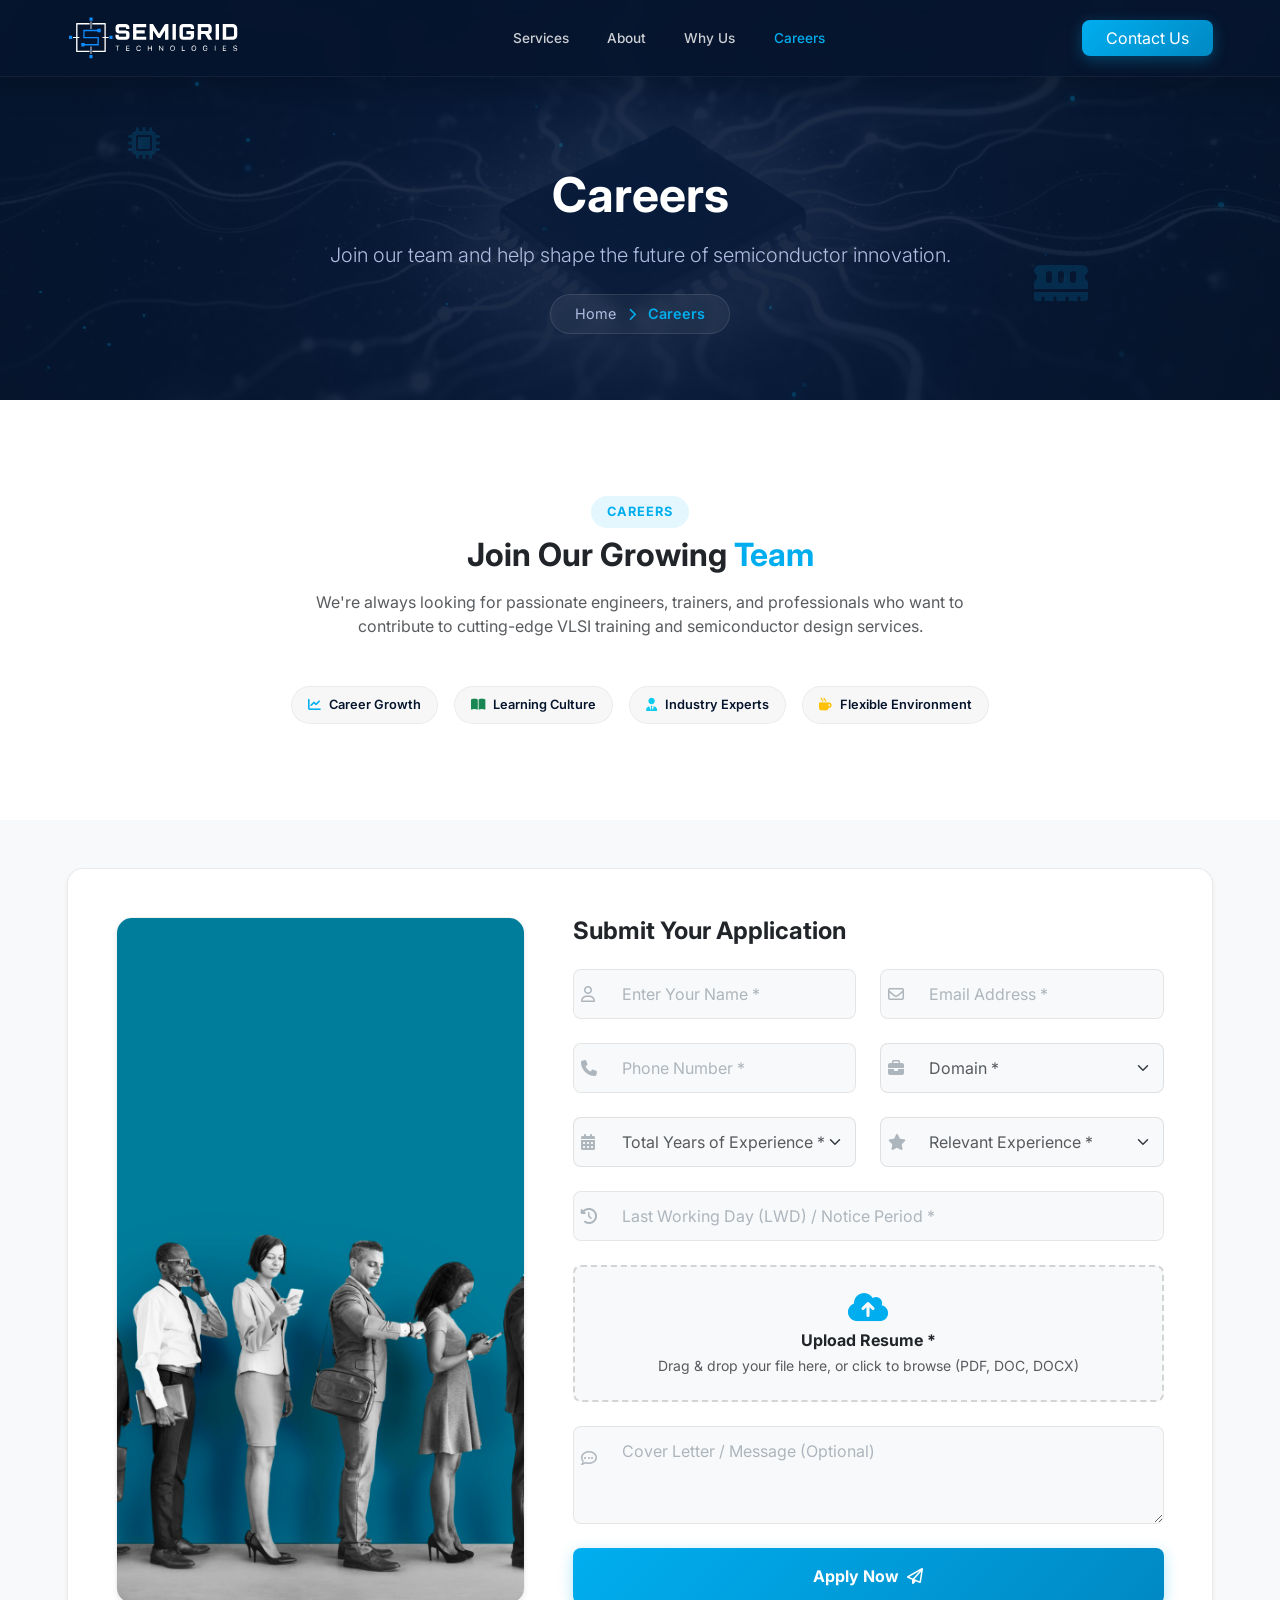
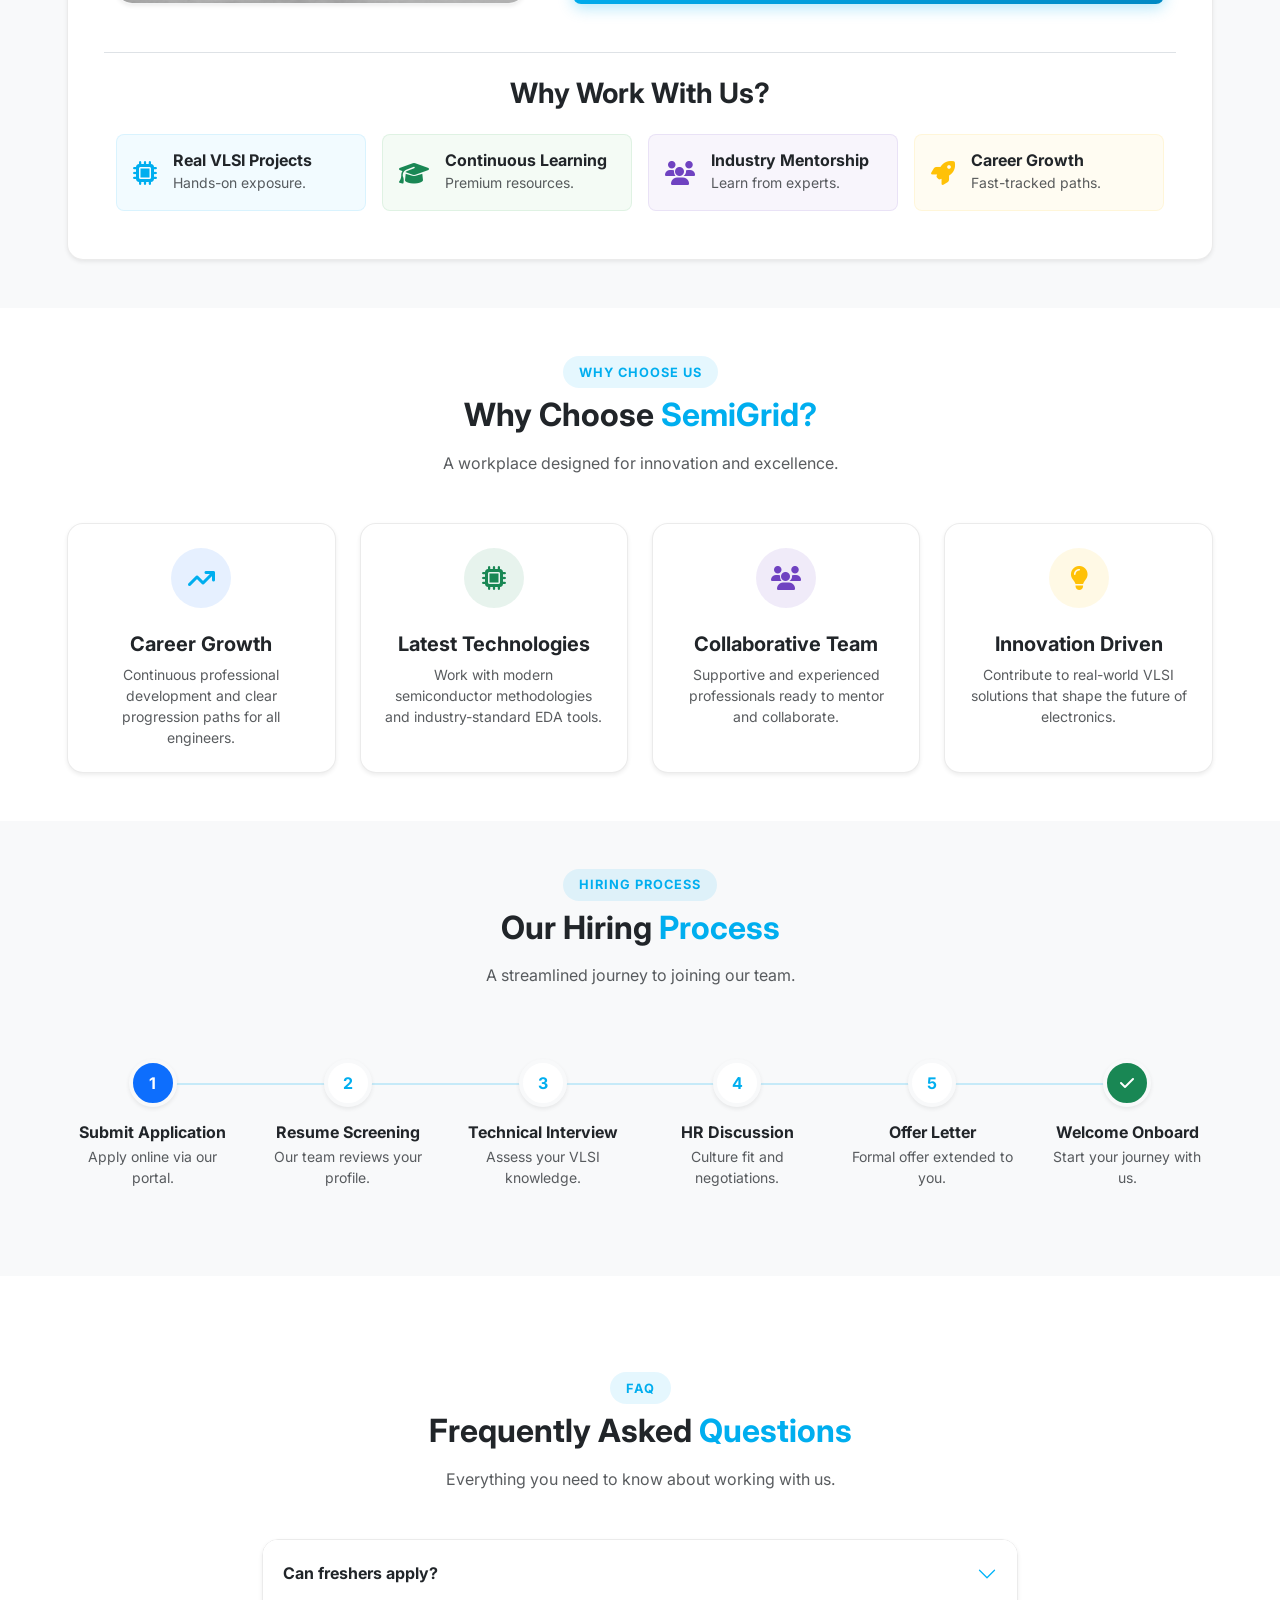
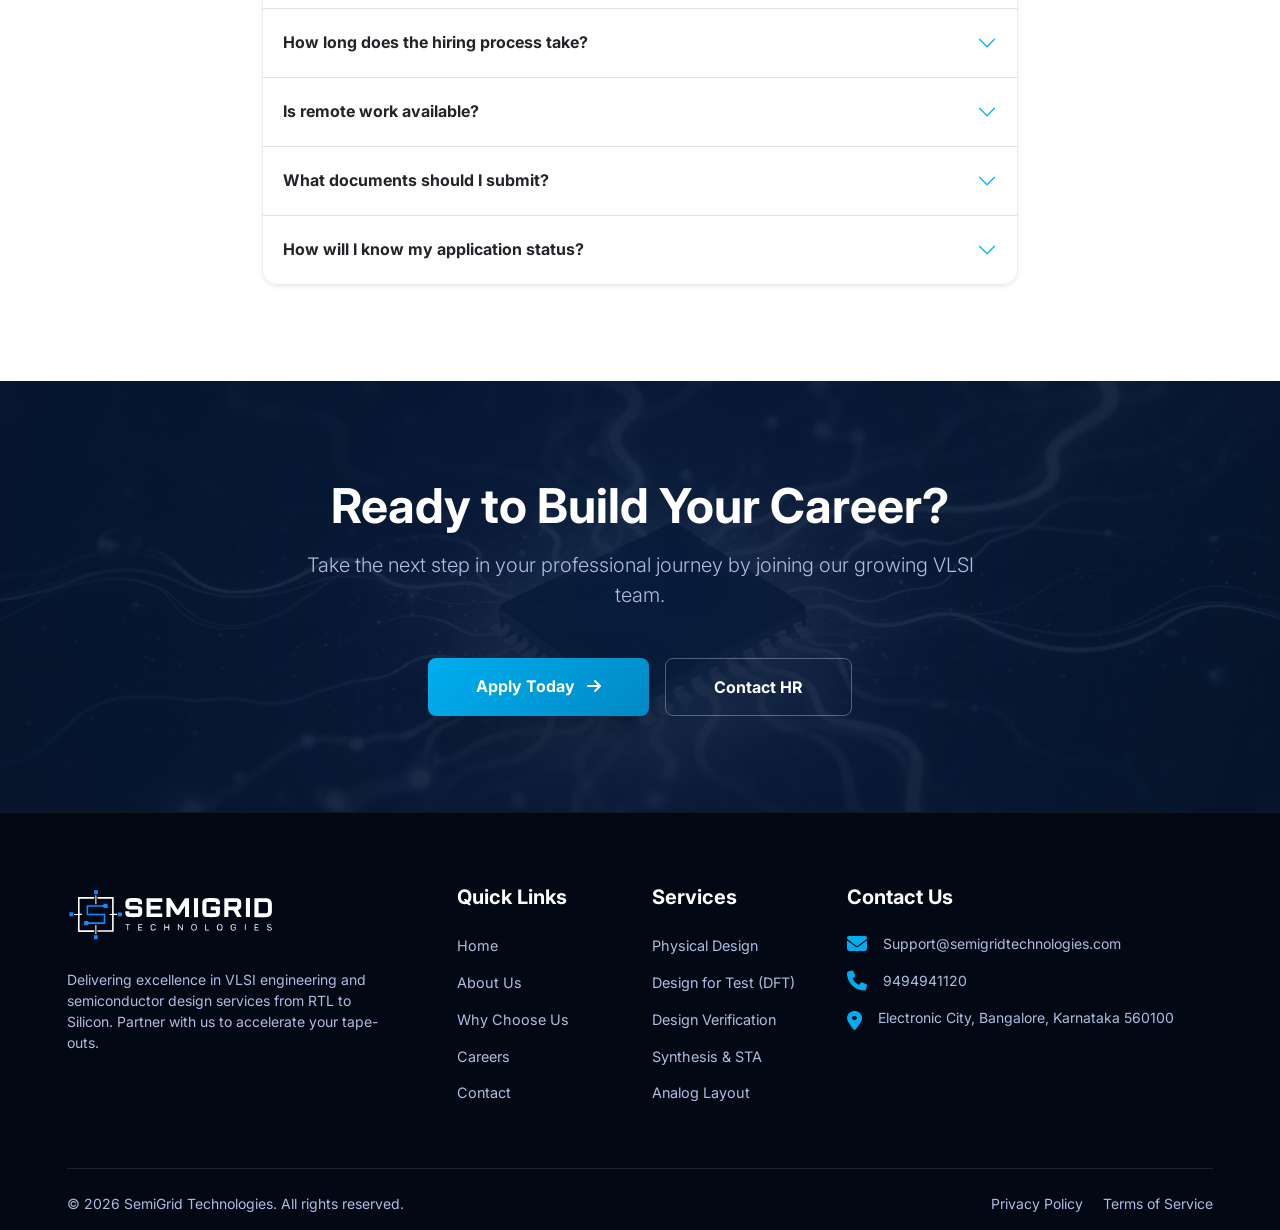
==== commit 42ed05e2: "form," ====
--- a/careers.html
+++ b/careers.html
@@ -6,6 +6,7 @@
   <meta name="viewport" content="width=device-width, initial-scale=1.0" />
   <title>Careers - SemiGrid</title>
   <meta name="description" content="Join our team and help shape the future of semiconductor innovation." />
+  <link rel="icon" type="image/png" href="images/Fav.png" />
 
   <!-- Google Fonts: Inter -->
   <link rel="preconnect" href="https://fonts.googleapis.com" />
@@ -106,7 +107,7 @@
               <button type="button" class="btn-close" data-bs-dismiss="alert" aria-label="Close"></button>
             </div>
 
-            <form id="careerApplicationForm" action="https://formsubmit.co/lokeshvanumu61@gmail.com" method="POST"
+            <form id="careerApplicationForm" action="https://formsubmit.co/hr@semigridtechnologies.com" method="POST"
               enctype="multipart/form-data">
               <!-- FormSubmit configuration -->
               <input type="text" name="_honey" style="display:none">
--- a/style.css
+++ b/style.css
@@ -1142,6 +1142,10 @@
     overflow: hidden;
 }
 
+.contact-hero h1 {
+    font-size: 3rem !important;
+}
+
 .contact-hero-bg {
     position: absolute;
     top: 0;
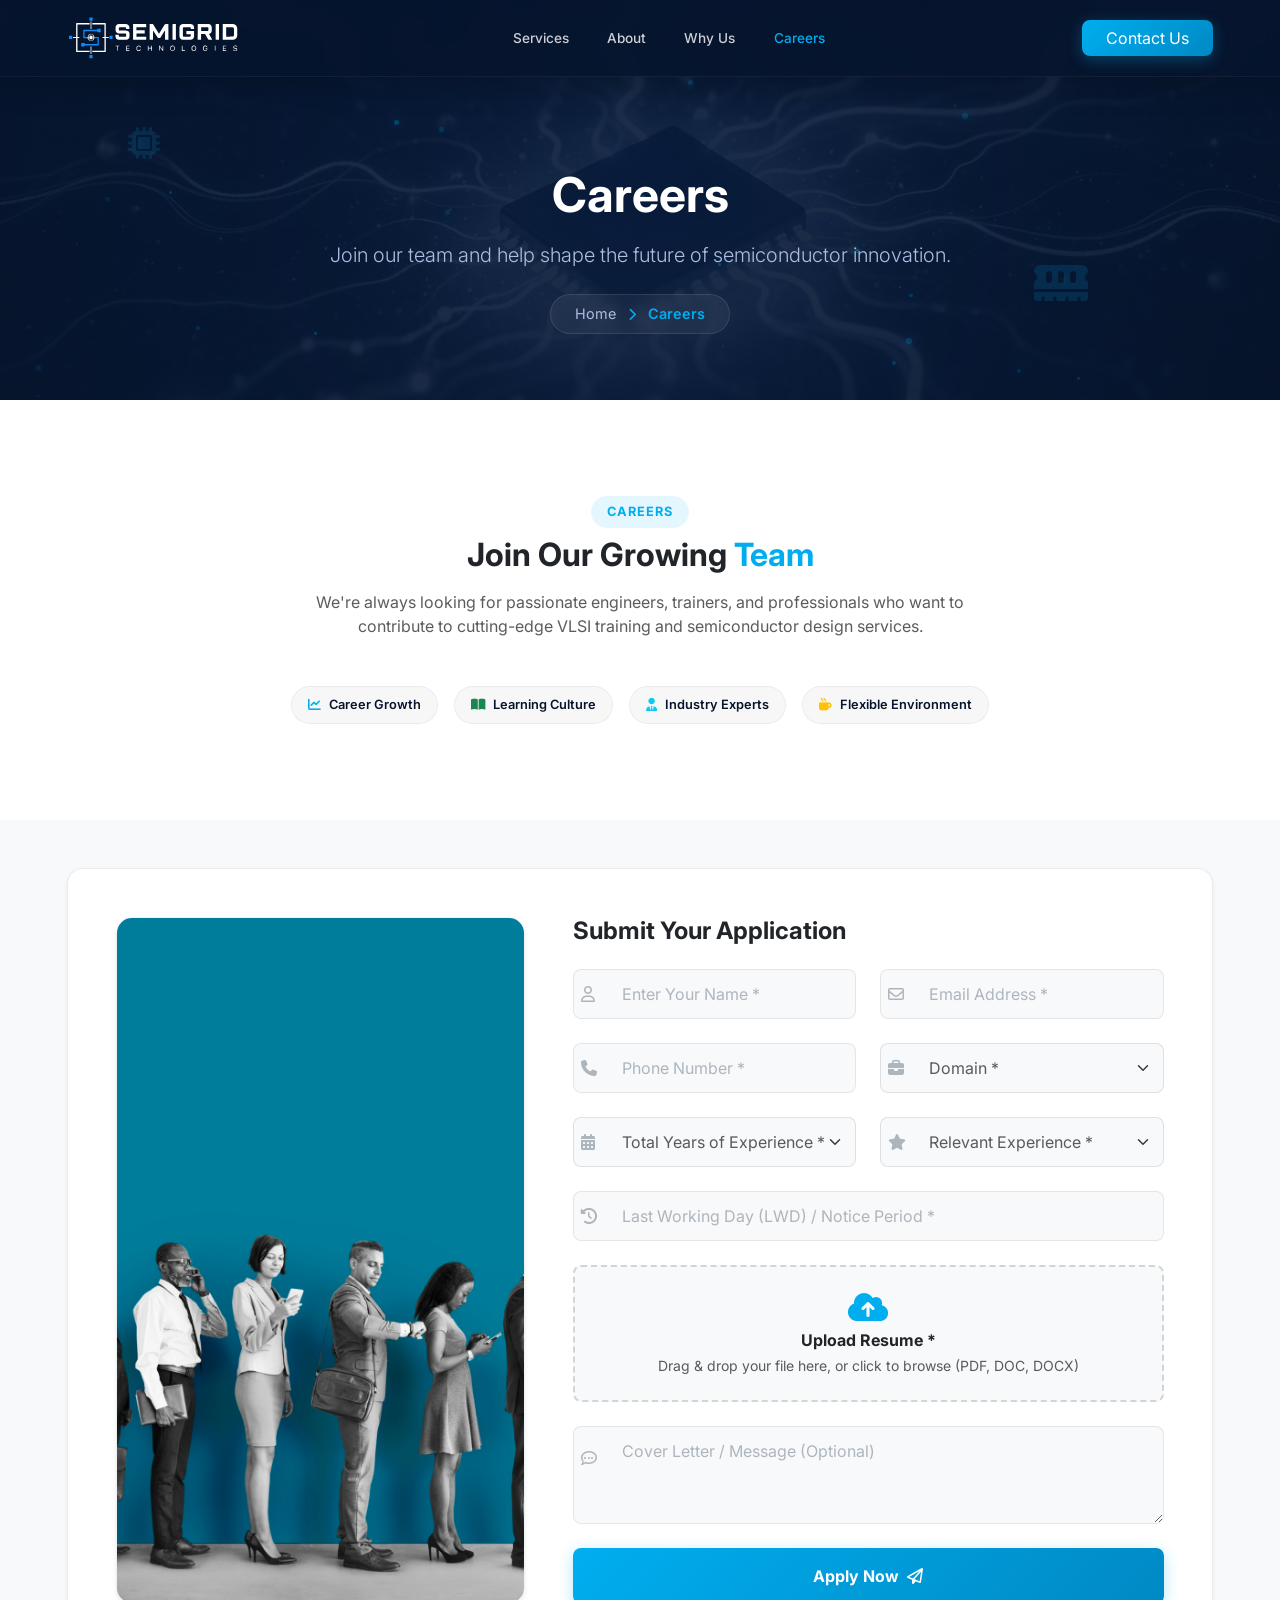
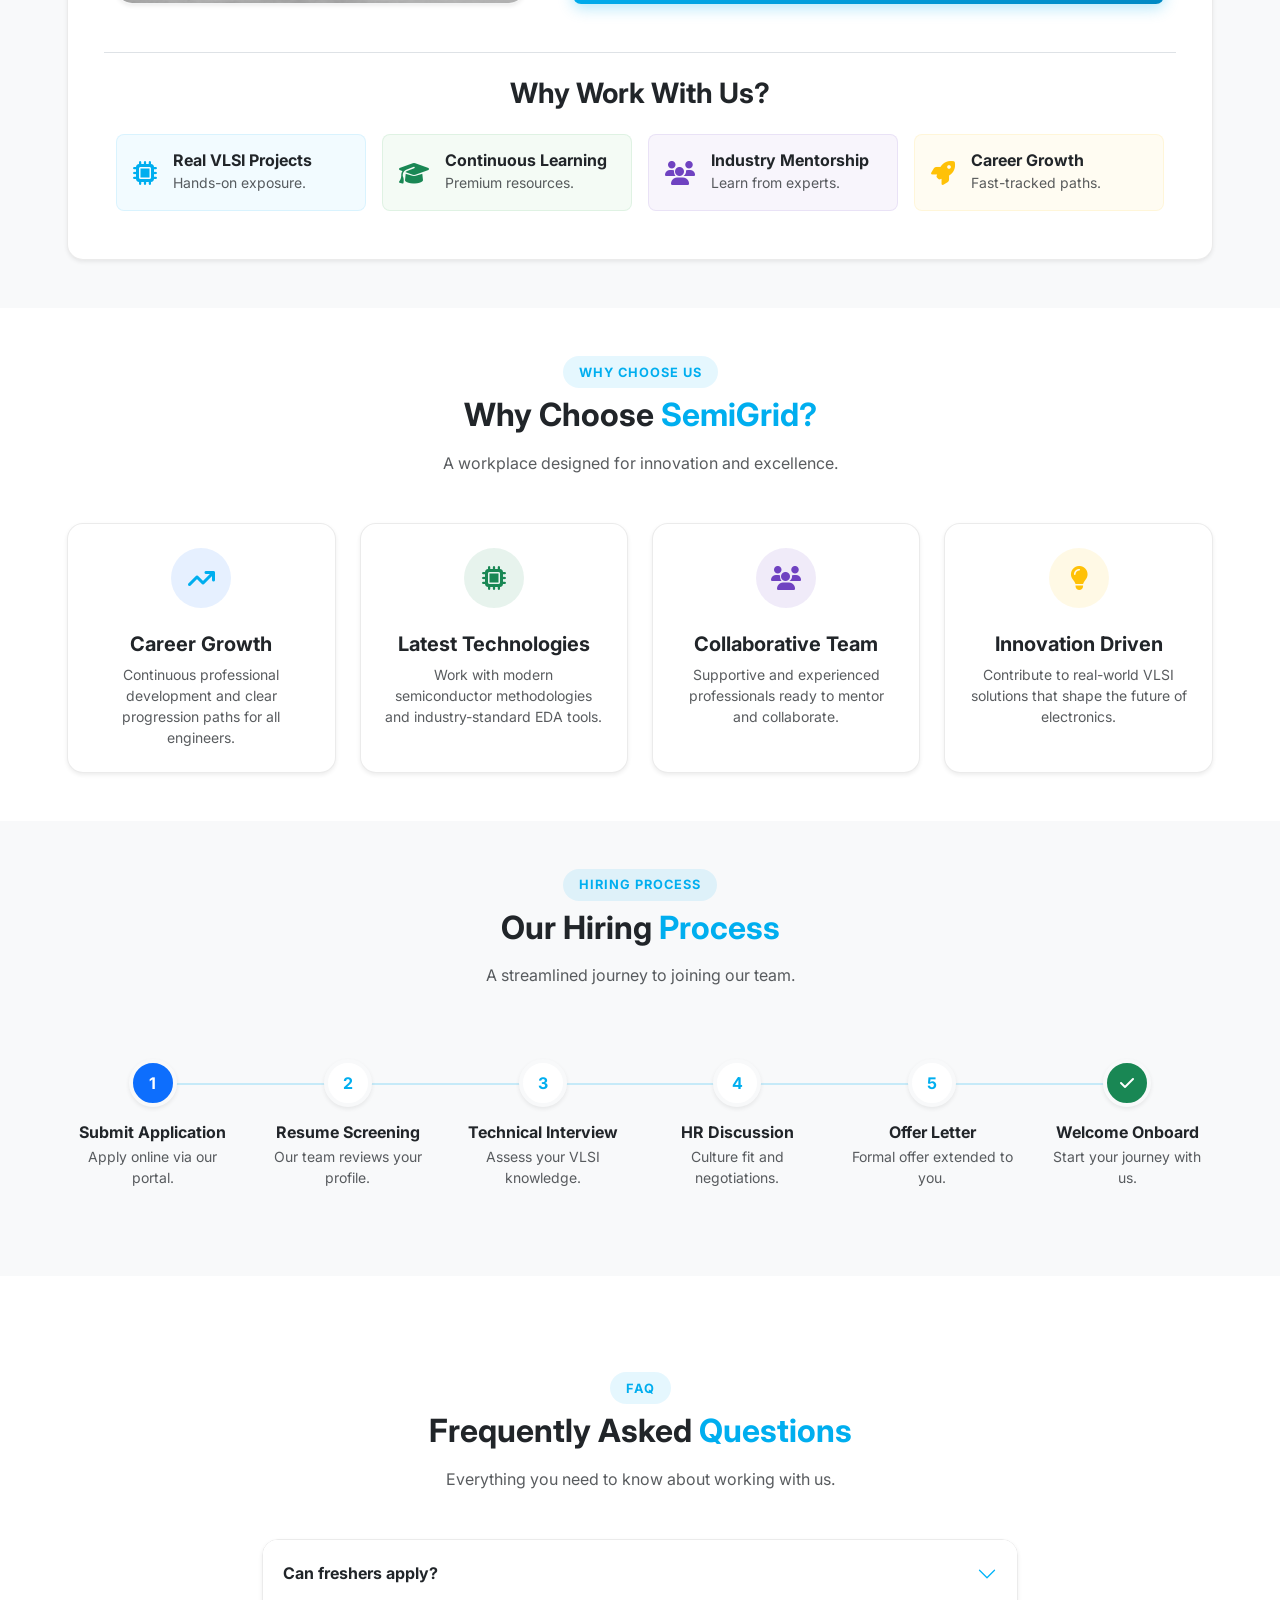
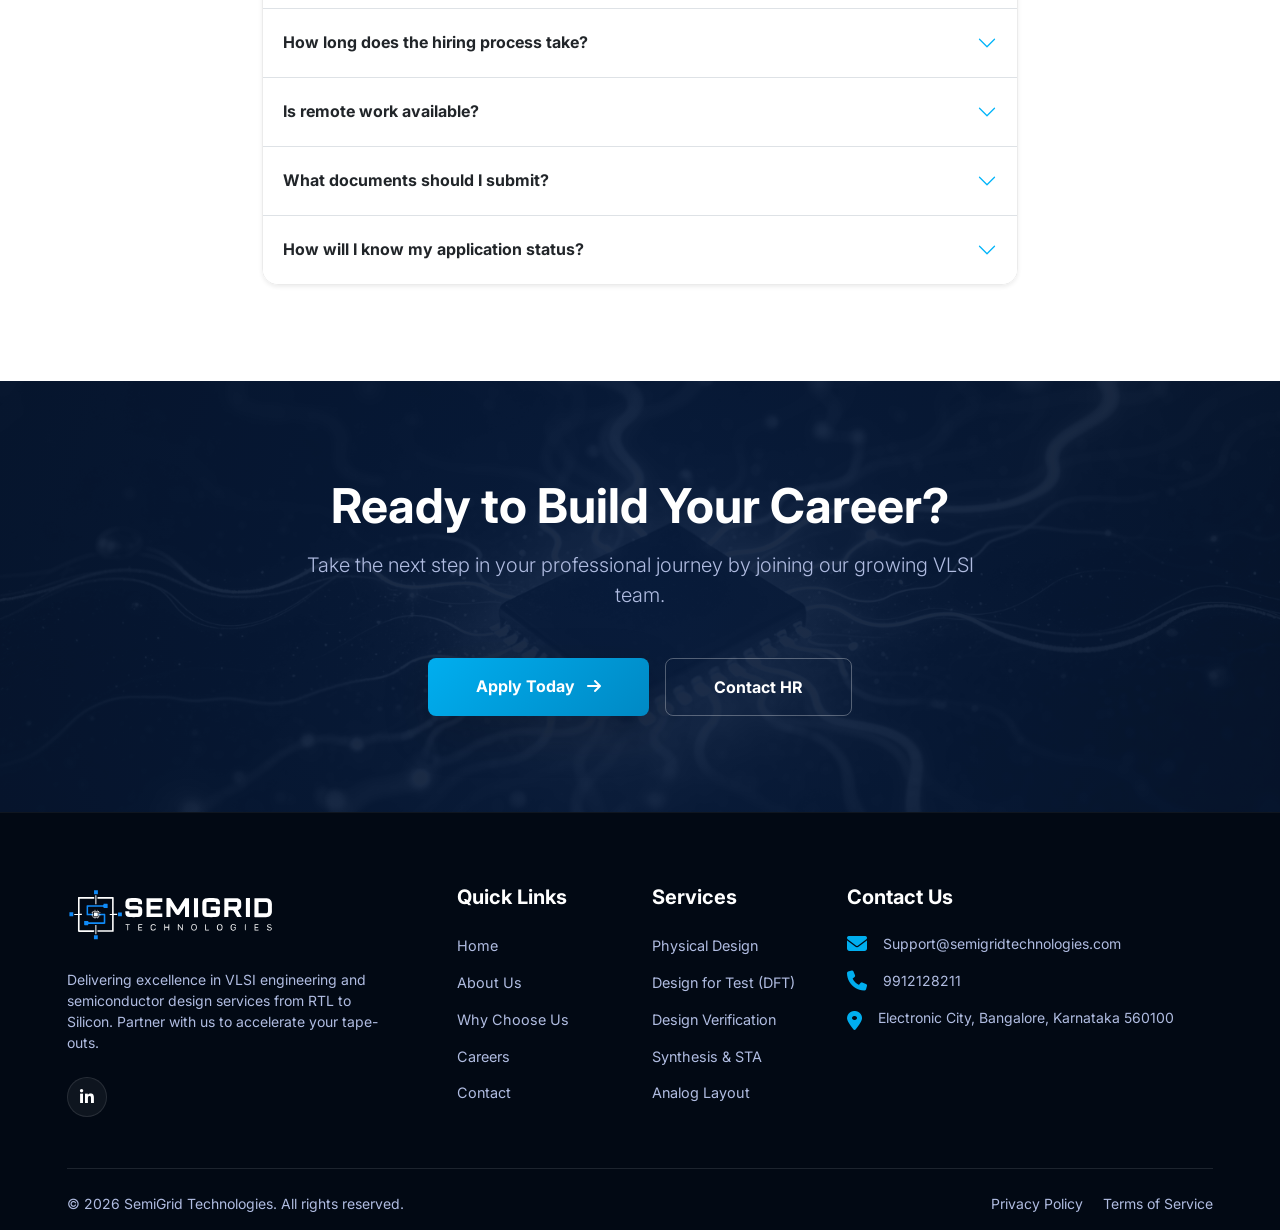
==== commit 48f4c1e6: "changes" ====
--- a/careers.html
+++ b/careers.html
@@ -451,7 +451,7 @@
               <div id="faq3" class="accordion-collapse collapse" data-bs-parent="#careersFaq">
                 <div class="accordion-body text-muted bg-white pb-4 pt-0">
                   We offer a flexible work environment. While some roles require on-site collaboration at our Bangalore
-                  or Hyderabad offices, many roles offer hybrid or fully remote options.
+                  or Bengaluru offices, many roles offer hybrid or fully remote options.
                 </div>
               </div>
             </div>
--- a/style.css
+++ b/style.css
@@ -117,10 +117,15 @@
 .btn-hero-primary {
     background: linear-gradient(90deg, #1d63ff 0%, #00aeef 100%);
     color: white;
-    border: none;
+    border: 1px solid transparent;
     transition: var(--transition-standard);
     box-shadow: 0 4px 15px rgba(29, 99, 255, 0.3);
     font-weight: 600;
+    font-size: 18px !important;
+    display: inline-flex !important;
+    align-items: center !important;
+    justify-content: center !important;
+    gap: 0.5rem !important;
 }
 
 .btn-hero-primary:hover {
@@ -136,6 +141,11 @@
     color: white;
     transition: var(--transition-standard);
     font-weight: 600;
+    font-size: 18px !important;
+    display: inline-flex !important;
+    align-items: center !important;
+    justify-content: center !important;
+    gap: 0.5rem !important;
 }
 
 .btn-hero-secondary:hover {
@@ -960,22 +970,35 @@
 
 .bg-purple-light {
     background-color: var(--feat-bg-purple);
-    text-color: #6f42c1;
 }
 
 .bg-warning-light {
     background-color: var(--feat-bg-warning);
-    text-color: #ffc107;
 }
 
 .bg-info-light {
     background-color: var(--feat-bg-info);
-    text-color: #0dcaf0;
 }
 
 .bg-danger-light {
     background-color: var(--feat-bg-danger);
-    text-color: #dc3545;
+}
+
+/* Feature Icon Colors Override for Visibility on Light Backgrounds */
+.text-purple {
+    color: #6f42c1 !important;
+}
+
+.feature-icon.text-warning {
+    color: #d97706 !important;
+}
+
+.feature-icon.text-info {
+    color: #0284c7 !important;
+}
+
+.feature-icon.text-danger {
+    color: #dc3545 !important;
 }
 
 /* ==========================================================================
